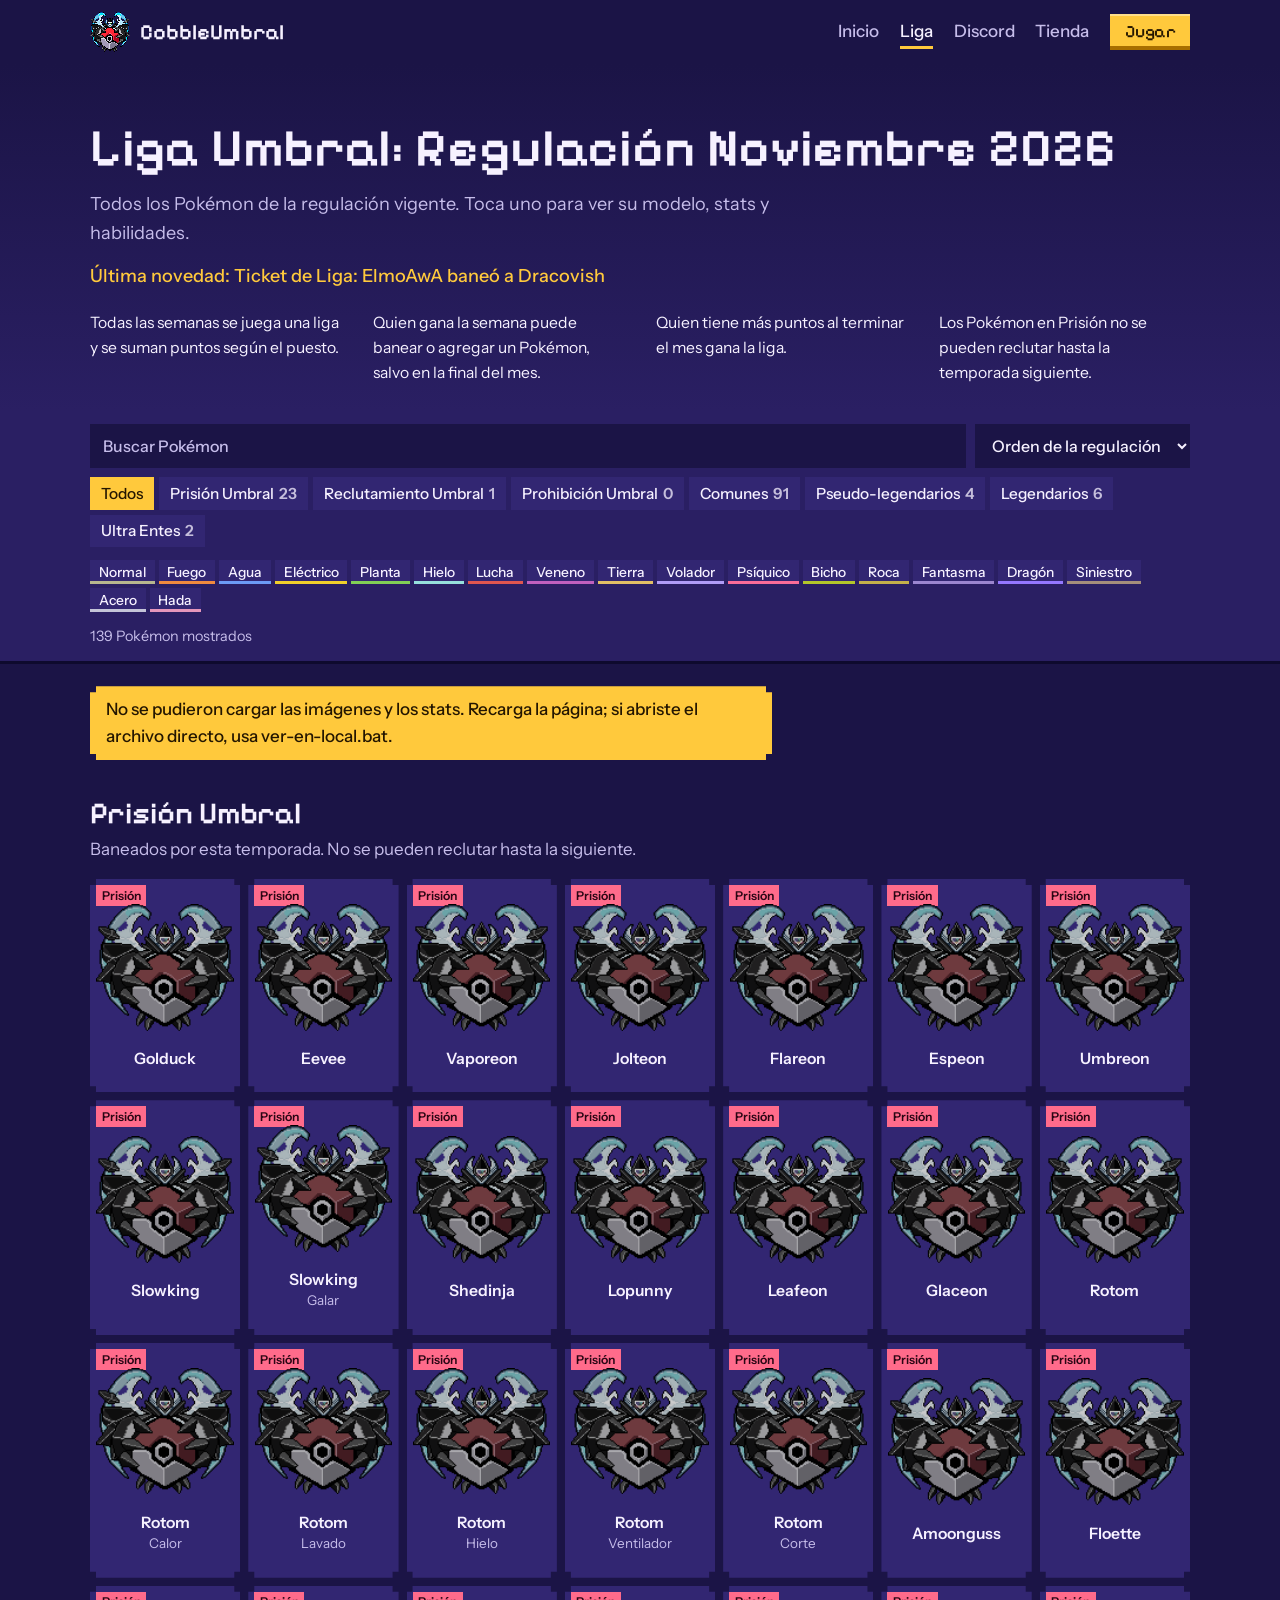
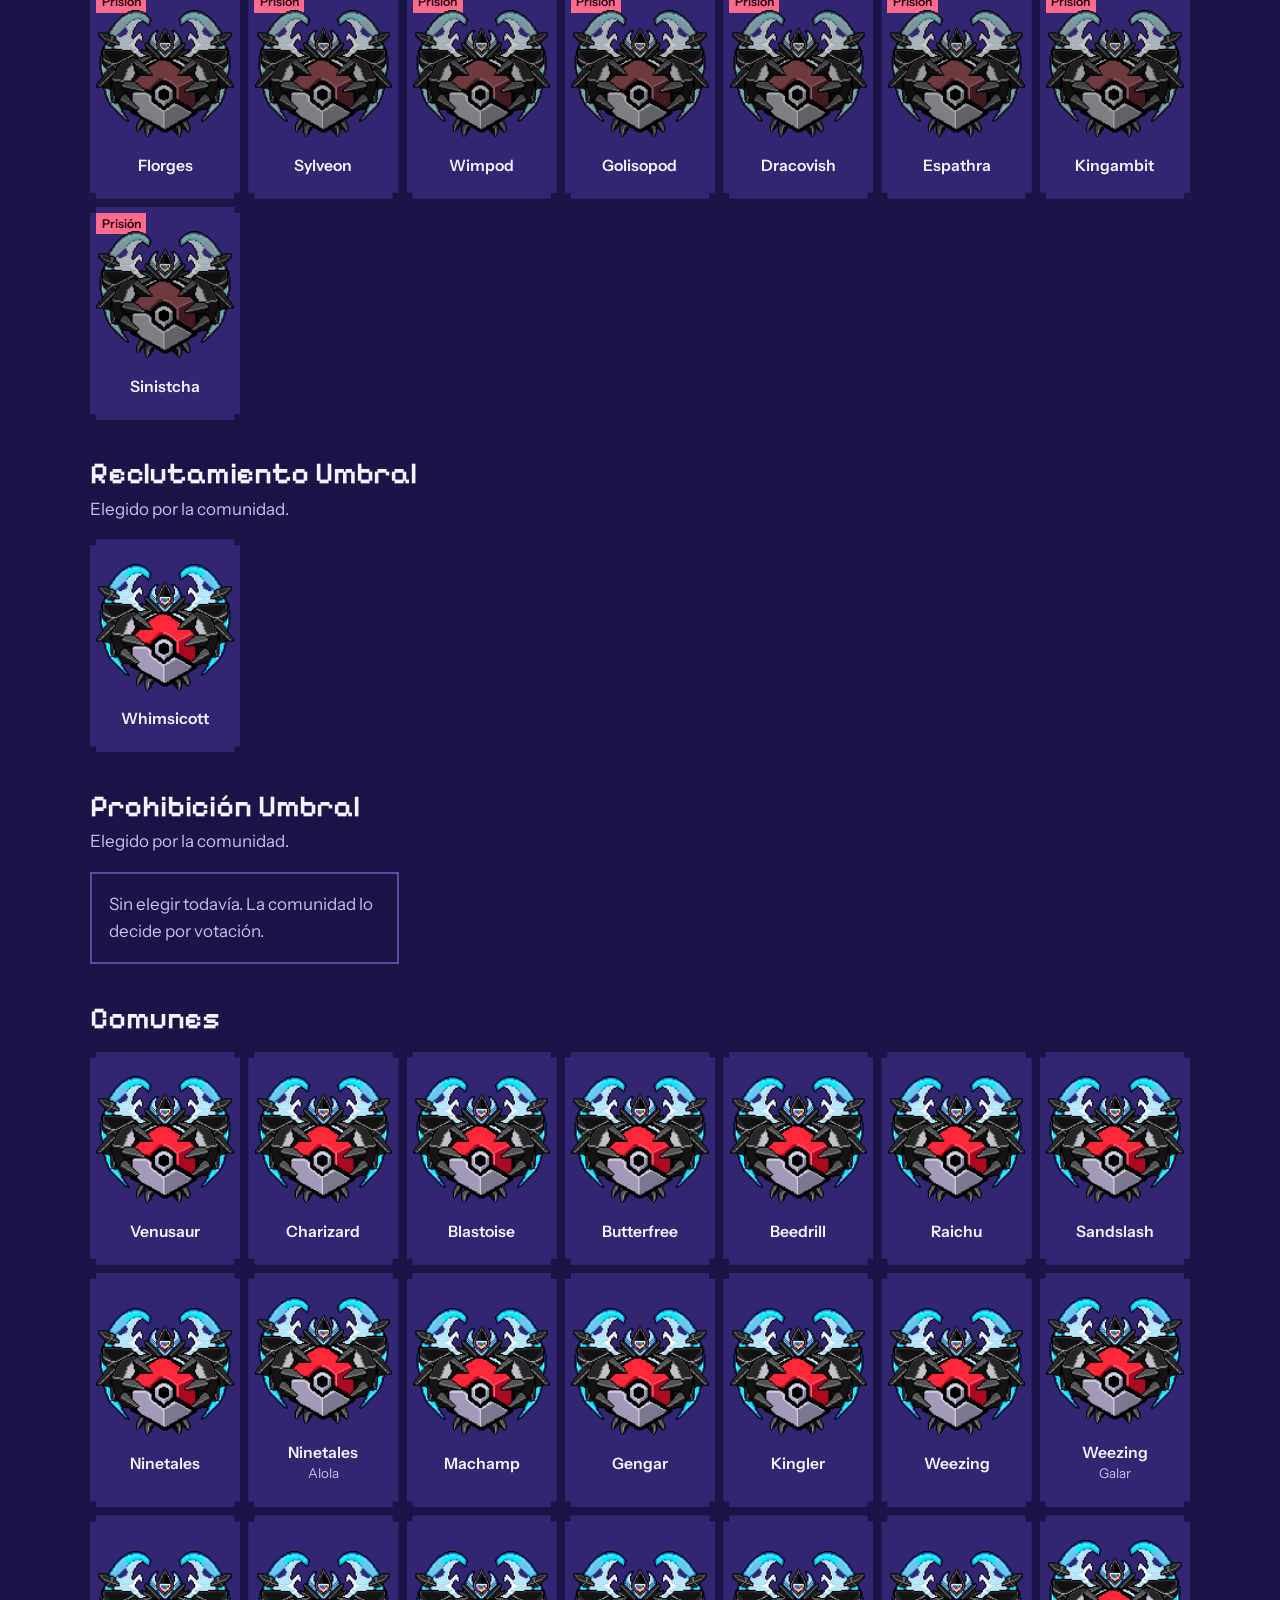
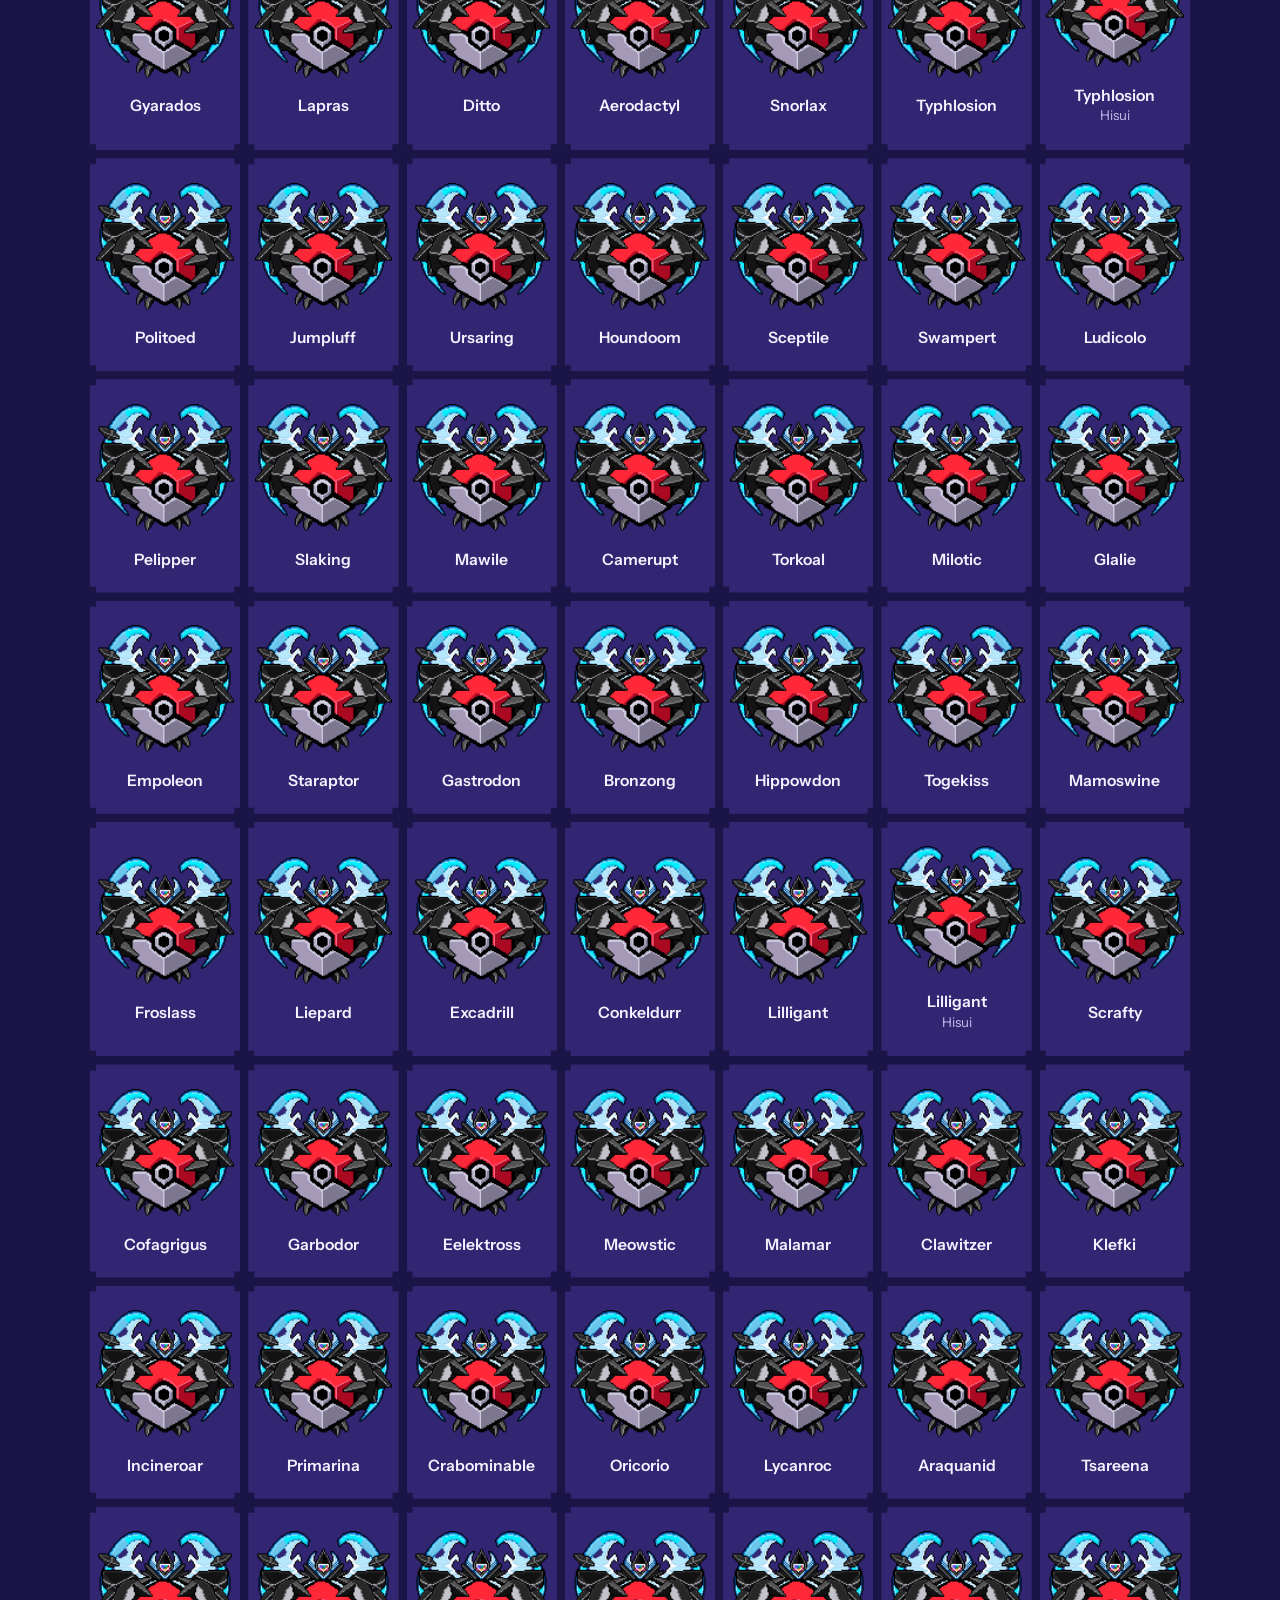
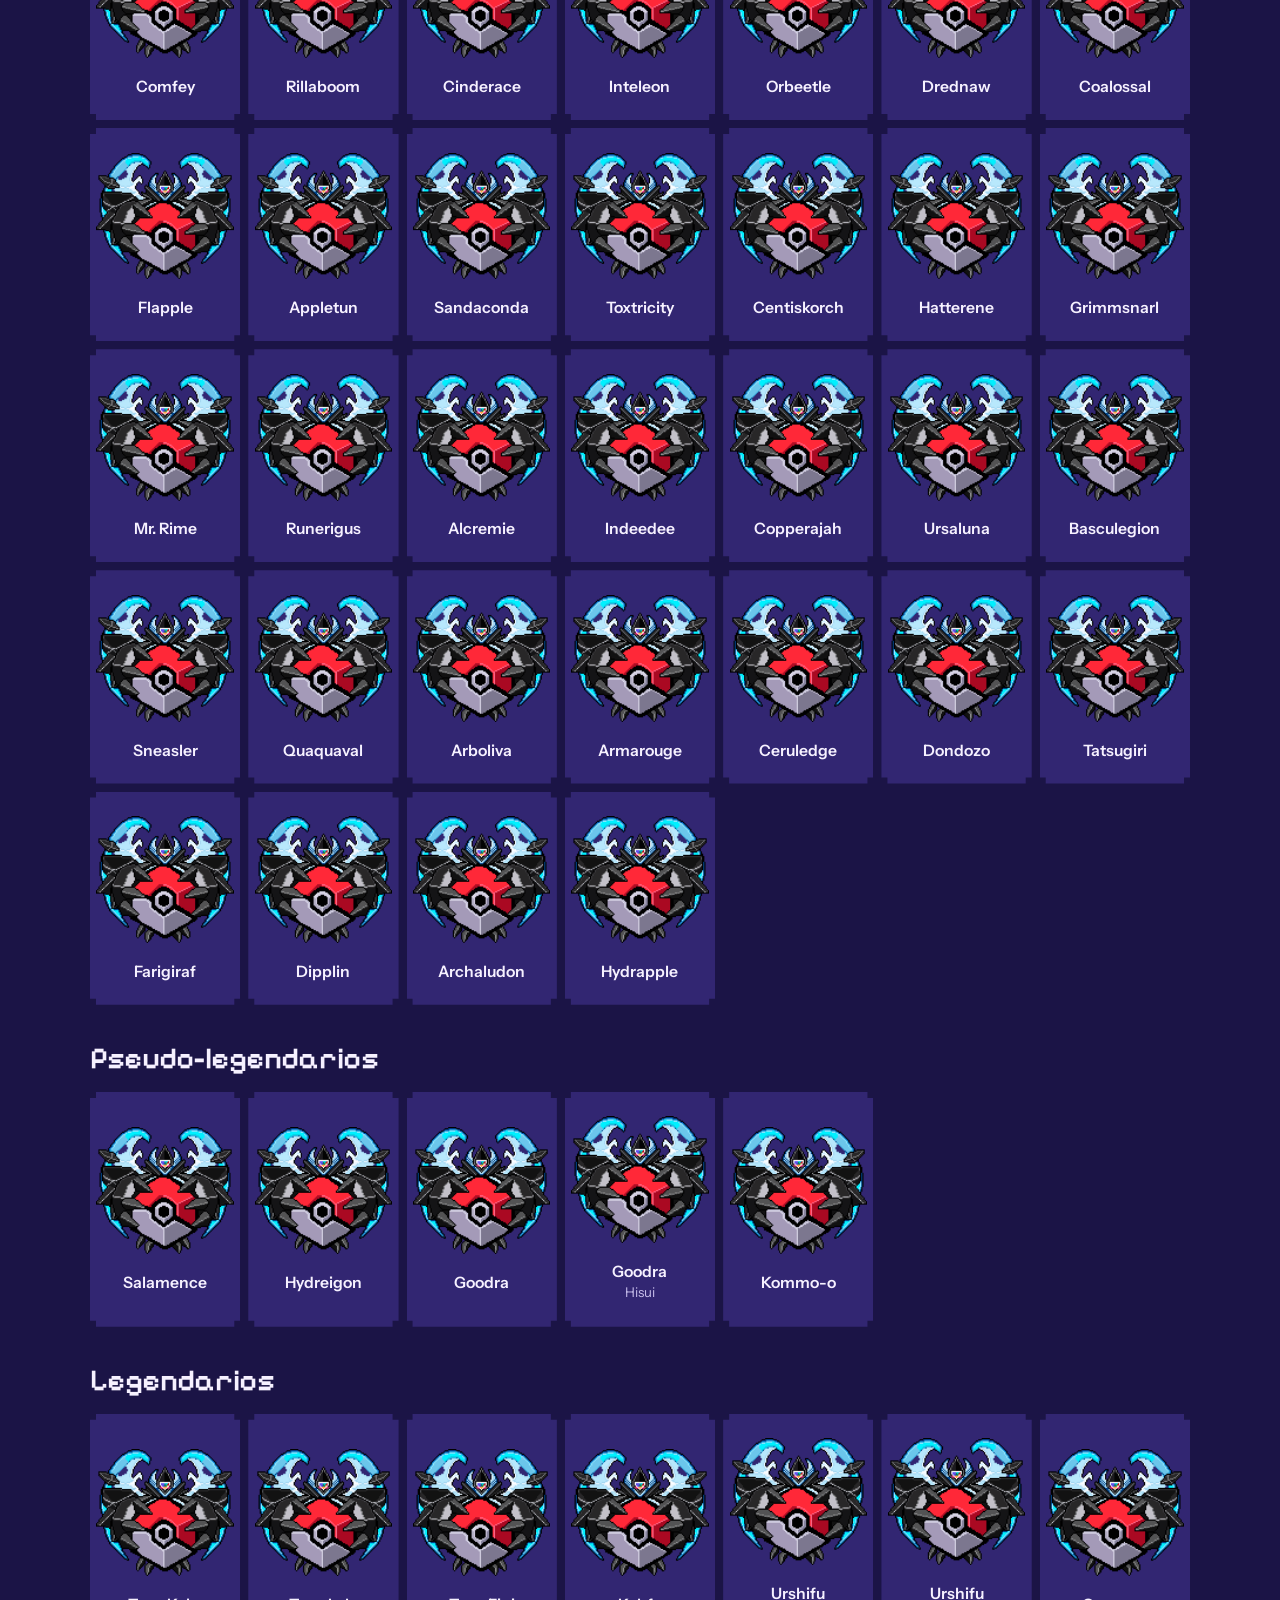
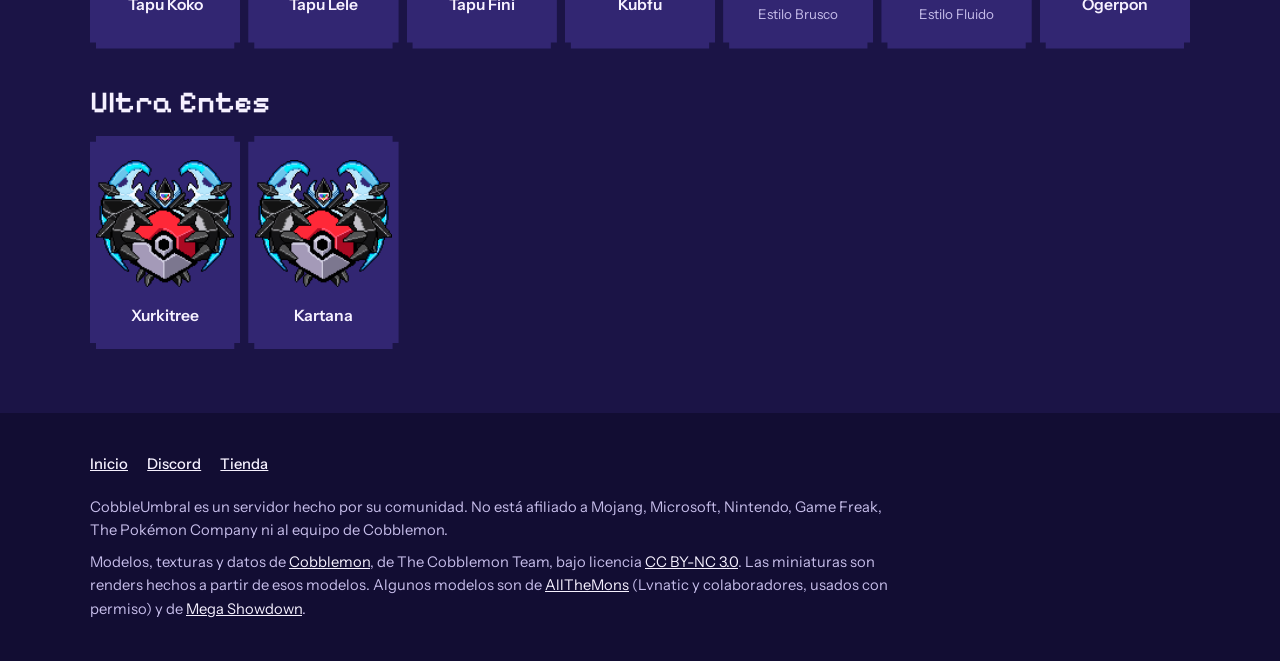
==== index.html @ 4d781200 "Add files via upload" ====
<!DOCTYPE html>
<html lang="es"><head><meta charset="UTF-8"><meta name="viewport" content="width=device-width,initial-scale=1">
<title>Liga Umbral | Pokémon permitidos y baneados en CobbleUmbral</title>
<meta name="description" content="Regulación vigente de la Liga Umbral, la liga competitiva del servidor de Cobblemon CobbleUmbral: Pokémon permitidos, Prisión y los baneos de cada semana.">
<link rel="icon" type="image/png" href="./nmi8a7.png"><link rel="apple-touch-icon" href="./nmi8a7.png"><meta name="theme-color" content="#1b1446"><link rel="canonical" href="https://liga.cobbleumbral.fun/"><meta name="robots" content="index,follow,max-image-preview:large"><meta name="keywords" content="servidor cobblemon, server cobblemon, servidor cobblemon minecraft, server cobblemon minecraft, servidor de cobblemon, cobblemon español, servidor cobblemon español, cobblemon ip, servidor pokemon minecraft, minecraft pokemon, cobblemon 1.21.1, cobblemon 1.8.1, liga pokemon minecraft, CobbleUmbral"><meta property="og:type" content="website"><meta property="og:site_name" content="CobbleUmbral"><meta property="og:url" content="https://liga.cobbleumbral.fun/"><meta property="og:title" content="Liga Umbral | Pokémon permitidos y baneados en CobbleUmbral"><meta property="og:description" content="Regulación vigente de la Liga Umbral, la liga competitiva del servidor de Cobblemon CobbleUmbral: Pokémon permitidos, Prisión y los baneos de cada semana."><meta property="og:image" content="https://cobbleumbral.fun/assets/og.png"><meta property="og:image:width" content="1200"><meta property="og:image:height" content="630"><meta property="og:image:alt" content="CobbleUmbral, servidor de Cobblemon en español"><meta name="twitter:card" content="summary_large_image"><meta name="twitter:title" content="Liga Umbral | Pokémon permitidos y baneados en CobbleUmbral"><meta name="twitter:description" content="Regulación vigente de la Liga Umbral, la liga competitiva del servidor de Cobblemon CobbleUmbral: Pokémon permitidos, Prisión y los baneos de cada semana."><meta name="twitter:image" content="https://cobbleumbral.fun/assets/og.png"><link rel="preconnect" href="https://fonts.googleapis.com"><link rel="preconnect" href="https://fonts.gstatic.com" crossorigin><link href="https://fonts.googleapis.com/css2?family=Instrument+Sans:wght@400;500;600&family=Pixelify+Sans:wght@500;600&display=swap" rel="stylesheet">
<link rel="stylesheet" href="assets/site.css"></head><body>
<header class="barra"><div class="envase"><a class="marca" href="https://cobbleumbral.fun/"><img src="./nmi8a7.png" alt="" width="40" height="40"><span>CobbleUmbral</span></a><nav aria-label="Principal"><a class="opc" href="https://cobbleumbral.fun/">Inicio</a><a href="./" aria-current="page">Liga</a><a href="https://discord.gg/3kShRn4NDS">Discord</a><a href="https://tienda.cobbleumbral.fun/">Tienda</a><a class="boton" href="https://cobbleumbral.fun/descargar/">Jugar</a></nav></div></header>
<div class="liga-cab"><div class="envase"><h1 id="titulo">Liga Umbral</h1><p>Todos los Pokémon de la regulación vigente. Toca uno para ver su modelo, stats y habilidades.</p><p class="novedad" id="novedad" hidden></p>
<ul class="reglas"><li>Todas las semanas se juega una liga y se suman puntos según el puesto.</li><li>Quien gana la semana puede banear o agregar un Pokémon, salvo en la final del mes.</li><li>Quien tiene más puntos al terminar el mes gana la liga.</li><li>Los Pokémon en Prisión no se pueden reclutar hasta la temporada siguiente.</li></ul></div></div>
<div class="filtros"><div class="envase"><div class="f1"><input id="buscar" type="search" placeholder="Buscar Pokémon" aria-label="Buscar Pokémon" autocomplete="off"><select id="orden" aria-label="Ordenar"><option value="">Orden de la regulación</option><option value="hp">Más PS</option><option value="attack">Más Ataque</option><option value="defense">Más Defensa</option><option value="special-attack">Más Ataque Esp.</option><option value="special-defense">Más Defensa Esp.</option><option value="speed">Más Velocidad</option><option value="total">Mayor total</option></select></div><div class="pest" id="pest"></div><div class="tipos" id="tipos" aria-label="Filtrar por tipo"></div><div class="cuenta" id="cuenta" aria-live="polite"></div></div></div>
<main class="envase liga-main" id="main"></main>
<footer><div class="envase"><div class="enl"><a href="https://cobbleumbral.fun/">Inicio</a><a href="https://discord.gg/3kShRn4NDS">Discord</a><a href="https://tienda.cobbleumbral.fun/">Tienda</a></div><p>CobbleUmbral es un servidor hecho por su comunidad. No está afiliado a Mojang, Microsoft, Nintendo, Game Freak, The Pokémon Company ni al equipo de Cobblemon.</p><p>Modelos, texturas y datos de <a href="https://cobblemon.com/">Cobblemon</a>, de The Cobblemon Team, bajo licencia <a href="https://creativecommons.org/licenses/by-nc/3.0/">CC BY-NC 3.0</a>. Las miniaturas son renders hechos a partir de esos modelos. Algunos modelos son de <a href="https://modrinth.com/project/allthemons">AllTheMons</a> (Lvnatic y colaboradores, usados con permiso) y de <a href="https://modrinth.com/mod/cobblemon-mega-showdown">Mega Showdown</a>.</p></div></footer>
<dialog class="ficha" id="ficha" aria-labelledby="f-n"><div class="lienzo"><button class="cerrar" id="f-x" type="button">Cerrar</button><canvas id="f-c" role="img" aria-label="Modelo 3D. Arrástralo para girarlo."></canvas><button class="shy" id="f-s" type="button" aria-pressed="false">Shiny</button></div><div class="cuerpo"><h2 id="f-n"></h2><div class="pills" id="f-t"></div><div class="dat" id="f-d"></div><p class="desc" id="f-p"></p><h3>Stats base</h3><div id="f-b"></div><h3>Habilidades</h3><div id="f-h"></div><h3>Movimientos</h3><div id="f-m"></div></div></dialog>
<script>
/* ---------------- DATA: editar solo esta lista cada mes (el mod y el launcher la leen) ---------------- */
const ROSTER = [
/* --- Prisión --- */
["Golduck","prision","golduck"],
["Eevee","prision","eevee"],
["Vaporeon","prision","vaporeon"],
["Jolteon","prision","jolteon"],
["Flareon","prision","flareon"],
["Espeon","prision","espeon"],
["Umbreon","prision","umbreon"],
["Slowking","prision","slowking"],
["Slowking","prision","slowking-galar","Galar"],
["Shedinja","prision","shedinja"],
["Lopunny","prision","lopunny"],
["Leafeon","prision","leafeon"],
["Glaceon","prision","glaceon"],
["Rotom","prision","rotom"],
["Rotom","prision","rotom-heat","Calor"],
["Rotom","prision","rotom-wash","Lavado"],
["Rotom","prision","rotom-frost","Hielo"],
["Rotom","prision","rotom-fan","Ventilador"],
["Rotom","prision","rotom-mow","Corte"],
["Amoonguss","prision","amoonguss"],
["Floette","prision","floette"],
["Florges","prision","florges"],
["Sylveon","prision","sylveon"],
["Wimpod","prision","wimpod"],
["Golisopod","prision","golisopod"],
["Dracovish","prision","dracovish"],
["Espathra","prision","espathra"],
["Kingambit","prision","kingambit"],
["Sinistcha","prision","Sinistcha"],

/* --- Reclutamiento Umbral --- */
["Whimsicott","reclutamiento","whimsicott"],

/* --- Prohibición Umbral --- */
["Unown","prohibicion","unown"],

/* --- Legendarios --- */
["Tapu Koko","legendario","tapu-koko"],
["Tapu Lele","legendario","tapu-lele"],
["Tapu Fini","legendario","tapu-fini"],
["Kubfu","legendario","kubfu"],
["Urshifu","legendario","urshifu-single-strike","Estilo Brusco"],
["Urshifu","legendario","urshifu-rapid-strike","Estilo Fluido"],
["Ogerpon","legendario","ogerpon"],

/* --- Pseudolegendarios --- */
["Salamence","pseudo","salamence"],
["Hydreigon","pseudo","hydreigon"],
["Goodra","pseudo","goodra"],
["Goodra","pseudo","goodra-hisui","Hisui"],
["Kommo-o","pseudo","kommo-o"],

/* --- Ultraentes --- */
["Xurkitree","ultraente","xurkitree"],
["Kartana","ultraente","kartana"],

/* --- Comunes: Gen 1 --- */
["Venusaur","comun","venusaur"],
["Charizard","comun","charizard"],
["Blastoise","comun","blastoise"],
["Butterfree","comun","butterfree"],
["Beedrill","comun","beedrill"],
["Raichu","comun","raichu"],
["Sandslash","comun","sandslash"],
["Ninetales","comun","ninetales"],
["Ninetales","comun","ninetales-alola","Alola"],
["Machamp","comun","machamp"],
["Gengar","comun","gengar"],
["Kingler","comun","kingler"],
["Weezing","comun","weezing"],
["Weezing","comun","weezing-galar","Galar"],
["Gyarados","comun","gyarados"],
["Lapras","comun","lapras"],
["Ditto","comun","ditto"],
["Aerodactyl","comun","aerodactyl"],
["Snorlax","comun","snorlax"],

/* --- Comunes: Gen 2 --- */
["Typhlosion","comun","typhlosion"],
["Typhlosion","comun","typhlosion-hisui","Hisui"],
["Politoed","comun","politoed"],
["Jumpluff","comun","jumpluff"],
["Ursaring","comun","ursaring"],
["Houndoom","comun","houndoom"],

/* --- Comunes: Gen 3 --- */
["Sceptile","comun","sceptile"],
["Swampert","comun","swampert"],
["Ludicolo","comun","ludicolo"],
["Pelipper","comun","pelipper"],
["Slaking","comun","slaking"],
["Mawile","comun","mawile"],
["Camerupt","comun","camerupt"],
["Torkoal","comun","torkoal"],
["Milotic","comun","milotic"],
["Glalie","comun","glalie"],

/* --- Comunes: Gen 4 --- */
["Empoleon","comun","empoleon"],
["Staraptor","comun","staraptor"],
["Gastrodon","comun","gastrodon"],
["Bronzong","comun","bronzong"],
["Hippowdon","comun","hippowdon"],
["Togekiss","comun","togekiss"],
["Mamoswine","comun","mamoswine"],
["Froslass","comun","froslass"],

/* --- Comunes: Gen 5 --- */
["Liepard","comun","liepard"],
["Excadrill","comun","excadrill"],
["Conkeldurr","comun","conkeldurr"],
["Lilligant","comun","lilligant"],
["Lilligant","comun","lilligant-hisui","Hisui"],
["Scrafty","comun","scrafty"],
["Cofagrigus","comun","cofagrigus"],
["Garbodor","comun","garbodor"],
["Eelektross","comun","eelektross"],

/* --- Comunes: Gen 6 --- */
["Meowstic","comun","meowstic-male"],
["Malamar","comun","malamar"],
["Clawitzer","comun","clawitzer"],
["Klefki","comun","klefki"],

/* --- Comunes: Gen 7 --- */
["Incineroar","comun","incineroar"],
["Primarina","comun","primarina"],
["Crabominable","comun","crabominable"],
["Oricorio","comun","oricorio-baile"],
["Lycanroc","comun","lycanroc-midday"],
["Araquanid","comun","araquanid"],
["Tsareena","comun","tsareena"],
["Comfey","comun","comfey"],

/* --- Comunes: Gen 8 --- */
["Rillaboom","comun","rillaboom"],
["Cinderace","comun","cinderace"],
["Inteleon","comun","inteleon"],
["Orbeetle","comun","orbeetle"],
["Drednaw","comun","drednaw"],
["Coalossal","comun","coalossal"],
["Flapple","comun","flapple"],
["Appletun","comun","appletun"],
["Sandaconda","comun","sandaconda"],
["Toxtricity","comun","toxtricity-amped"],
["Centiskorch","comun","centiskorch"],
["Hatterene","comun","hatterene"],
["Grimmsnarl","comun","grimmsnarl"],
["Mr. Rime","comun","mr-rime"],
["Runerigus","comun","runerigus"],
["Alcremie","comun","alcremie"],
["Indeedee","comun","indeedee-male"],
["Copperajah","comun","copperajah"],
["Ursaluna","comun","ursaluna"],
["Basculegion","comun","basculegion-male"],
["Sneasler","comun","sneasler"],

/* --- Comunes: Gen 9 --- */
["Quaquaval","comun","quaquaval"],
["Arboliva","comun","arboliva"],
["Armarouge","comun","armarouge"],
["Ceruledge","comun","ceruledge"],
["Dondozo","comun","dondozo"],
["Tatsugiri","comun","tatsugiri-curly"],
["Farigiraf","comun","farigiraf"],
["Dipplin","comun","dipplin"],
["Archaludon","comun","archaludon"],
["Hydrapple","comun","hydrapple"],
];
globalThis.ROSTER_DATA = ROSTER;
</script>
<script src="assets/liga.js"></script>
<script type="application/ld+json">{"@context":"https://schema.org","@graph":[{"@type":"BreadcrumbList","itemListElement":[{"@type":"ListItem","position":1,"name":"Inicio","item":"https://cobbleumbral.fun/"},{"@type":"ListItem","position":2,"name":"Liga Umbral","item":"https://liga.cobbleumbral.fun/"}]}]}</script></body></html>
---- assets/site.css ----
:root{
  --noche:#1b1446; --noche-2:#2a1f63; --panel:#322672; --panel-2:#3f3188; --linea:#5a49a8;
  --luna:#fff3cf; --anillo:#ffc93c; --anillo-osc:#a86f00; --hielo:#62dcff; --rosa:#e5589b;
  --texto:#f6f1ff; --suave:#c6bdea;
  --t-normal:#b7b68e;--t-fire:#f08a3e;--t-water:#6c9bf5;--t-electric:#f0cf2b;--t-grass:#82cf55;--t-ice:#96e0dc;--t-fighting:#e0564f;--t-poison:#c060be;--t-ground:#e2bf65;--t-flying:#b09cf7;--t-psychic:#fb6c98;--t-bug:#b3c62a;--t-rock:#c4b04a;--t-ghost:#9b86cf;--t-dragon:#9477ff;--t-dark:#a58e7b;--t-steel:#c4c4d8;--t-fairy:#e596bb;
  --pix:6px;
}
*{box-sizing:border-box;margin:0}
html{scroll-behavior:smooth;-webkit-text-size-adjust:100%}
body{background:var(--noche);color:var(--texto);font:400 1.0625rem/1.6 "Instrument Sans",system-ui,sans-serif;overflow-x:hidden}
h1,h2,h3{font-family:"Pixelify Sans",system-ui,sans-serif;font-weight:600;line-height:1.08;text-wrap:balance}
h1{font-size:clamp(2.7rem,6.4vw,5.3rem)}
h2{font-size:clamp(2rem,4vw,3.1rem)}
h3{font-size:1.55rem}
p{max-width:62ch}
a{color:var(--hielo)}
img{display:block;max-width:100%}
:focus-visible{outline:3px solid var(--anillo);outline-offset:2px}
.px{clip-path:polygon(0 var(--pix),var(--pix) var(--pix),var(--pix) 0,calc(100% - var(--pix)) 0,calc(100% - var(--pix)) var(--pix),100% var(--pix),100% calc(100% - var(--pix)),calc(100% - var(--pix)) calc(100% - var(--pix)),calc(100% - var(--pix)) 100%,var(--pix) 100%,var(--pix) calc(100% - var(--pix)),0 calc(100% - var(--pix)))}
.envase{width:min(1180px,100%);margin-inline:auto;padding-inline:clamp(16px,4vw,40px)}

.barra{position:sticky;top:0;z-index:30;background:var(--noche)}
.barra .envase{display:flex;align-items:center;gap:1.4rem;min-height:64px}
.marca{display:flex;align-items:center;gap:.6rem;font:600 1.35rem "Pixelify Sans",sans-serif;color:var(--texto);text-decoration:none}
.marca img{width:40px;height:40px;image-rendering:pixelated}
.barra nav{display:flex;gap:1.3rem;margin-left:auto;align-items:center}
.barra nav a{color:var(--suave);text-decoration:none;font-weight:500}
.barra nav a:hover,.barra nav a[aria-current]{color:var(--texto)}
.barra nav a[aria-current]{box-shadow:0 3px 0 var(--anillo)}

.boton{--c:var(--anillo);--o:var(--anillo-osc);display:inline-block;background:var(--c);color:#241600;font:600 1.2rem "Pixelify Sans",sans-serif;padding:.72rem 1.3rem .82rem;text-decoration:none;border:0;cursor:pointer;box-shadow:inset 0 -6px 0 var(--o),inset 0 3px 0 #ffffff66}
.boton:hover{filter:brightness(1.09)}
.boton:active{box-shadow:inset 0 -2px 0 var(--o);transform:translateY(3px)}
.boton.sec{--c:var(--panel-2);--o:#2a1f63;color:var(--texto);box-shadow:inset 0 -6px 0 var(--o),inset 0 3px 0 #ffffff22}
.boton.sec:active{box-shadow:inset 0 -2px 0 var(--o)}

/* Portada */
.portada{position:relative;overflow:hidden;background:linear-gradient(#1b1446 0,#2a1f63 42%,#6b2f8f 74%,#c94a8c 100%)}
.portada .envase{position:relative;z-index:2;display:grid;grid-template-columns:minmax(0,1fr) minmax(0,1.02fr);align-items:center;gap:1rem;min-height:min(760px,calc(100vh - 64px));padding-block:2rem 7rem}
.portada p.intro{font-size:1.22rem;margin-top:1.1rem;color:#efe9ff;max-width:44ch}
.ip{display:flex;align-items:stretch;margin-top:1.8rem;width:fit-content;max-width:100%;background:var(--noche)}
.ip code{font:500 1.28rem "Pixelify Sans",sans-serif;padding:.7rem 1rem;white-space:nowrap}
.ip button{background:var(--panel-2);color:var(--texto);border:0;font:600 1rem "Instrument Sans",sans-serif;padding:0 1rem;cursor:pointer;min-width:5.4rem}
.ip button:hover{background:var(--linea)}
.acciones{display:flex;flex-wrap:wrap;gap:.8rem;margin-top:1.1rem}
.estado{margin-top:1.1rem;font-weight:500;min-height:1.6em;display:flex;align-items:center;gap:.55rem}
.estado i{width:10px;height:10px;background:#6ef08f}
.escena{position:relative;aspect-ratio:1;width:100%;max-width:620px;margin-inline:auto}
.luna{position:absolute;inset:7%;width:86%;height:86%;shape-rendering:crispEdges}
.escena canvas{position:absolute;inset:0;width:100%;height:100%;cursor:grab;display:block}
.escena canvas:active{cursor:grabbing}
.mando{position:absolute;left:50%;bottom:-1.2rem;transform:translateX(-50%);display:flex;gap:.4rem;align-items:center;white-space:nowrap;z-index:3}
.mando span{background:var(--noche);padding:.42rem .8rem;font:600 1.05rem "Pixelify Sans",sans-serif;min-width:7.5rem;text-align:center}
.mando button{background:var(--noche);color:var(--texto);border:0;padding:.42rem .8rem;font:500 .95rem "Instrument Sans",sans-serif;cursor:pointer}
.mando button:hover{background:var(--panel-2)}
.mando button[aria-pressed=true]{background:var(--anillo);color:#241600}
.horizonte{position:absolute;left:0;right:0;bottom:-1px;width:100%;height:120px;z-index:1;shape-rendering:crispEdges}

/* Secciones */
section{padding-block:clamp(3.5rem,8vw,6rem)}
.titulo p{margin-top:.8rem;color:var(--suave);font-size:1.15rem}
.oscura{background:var(--noche-2)}
.inicial{display:grid;grid-template-columns:minmax(0,1fr) minmax(280px,420px);gap:clamp(1.5rem,4vw,3.5rem);align-items:center}
.iniciales{display:grid;grid-template-columns:repeat(9,1fr);gap:4px;margin-top:1.6rem}
.iniciales button{background:var(--panel);border:0;padding:2px;cursor:pointer;aspect-ratio:1;min-width:0}
.iniciales button:hover{background:var(--panel-2)}
.iniciales button[aria-pressed=true]{background:var(--anillo)}
.iniciales img{width:100%;height:100%}
.vitrina{position:relative;aspect-ratio:1;background:var(--panel)}
.vitrina canvas{width:100%;height:100%;display:block;cursor:grab}
.vitrina .mando{bottom:.8rem}
.ademas{display:grid;grid-template-columns:repeat(auto-fit,minmax(230px,1fr));gap:.3rem 2rem;margin-top:1.6rem;padding:0;list-style:none}
.ademas li{padding:.55rem 0;box-shadow:0 2px 0 var(--linea);font-weight:500}
.pasos{counter-reset:p;display:grid;grid-template-columns:repeat(3,minmax(0,1fr));gap:1.2rem;margin:2rem 0 0;padding:0;list-style:none}
.pasos li{counter-increment:p;background:var(--panel);padding:1.4rem}
.pasos li::before{content:counter(p);display:block;font:600 2.6rem/1 "Pixelify Sans",sans-serif;color:var(--anillo);margin-bottom:.6rem}
.pasos p{color:var(--suave);margin-top:.35rem}
.pasos .boton{margin-top:.9rem}
.discord{background:var(--rosa);color:#1b0a2a}
.discord .envase{display:flex;flex-wrap:wrap;gap:1.5rem;align-items:center;justify-content:space-between}
.discord p{margin-top:.5rem;font-size:1.13rem}
.discord .boton{--c:var(--noche);--o:#0e0a2e;color:var(--texto);box-shadow:inset 0 -6px 0 var(--o),inset 0 3px 0 #ffffff22}
footer{background:#120d33;color:var(--suave);padding-block:2.5rem;font-size:.92rem}
footer .enl{display:flex;flex-wrap:wrap;gap:1.2rem;margin-bottom:1.2rem;font-weight:500}
footer a{color:var(--texto)}
footer p{max-width:80ch;margin-top:.5rem}

/* Página de descarga */
.cabecera{padding-block:clamp(2.5rem,6vw,4.5rem) 1rem}
.cabecera p{margin-top:1rem;font-size:1.2rem;color:var(--suave)}
.opciones{display:grid;grid-template-columns:minmax(0,1.25fr) minmax(0,1fr);gap:1.2rem;align-items:start}
.opcion{background:var(--panel);padding:clamp(1.3rem,3vw,2.2rem)}
.opcion.principal{background:var(--panel-2)}
.opcion p,.opcion li{color:#e6dffb}
.opcion ol{padding-left:1.3rem;margin-top:1rem}
.opcion li{margin-bottom:.55rem}
.opcion .boton{margin-top:1.2rem}
.opcion .nota{font-size:.94rem;margin-top:.7rem;color:var(--suave)}
.req{display:flex;flex-wrap:wrap;gap:.5rem 1.6rem;margin:1.2rem 0 0;padding:0;list-style:none;font-weight:500}

@media (max-width:860px){
  .barra nav a.opc{display:none}
  .portada .envase{grid-template-columns:minmax(0,1fr);min-height:0;padding-block:1.6rem 6rem}
  .escena{max-width:430px}
  .inicial,.opciones,.pasos{grid-template-columns:minmax(0,1fr)}
  .iniciales{grid-template-columns:repeat(6,1fr)}
}
@media (max-width:560px){
  .barra .envase{gap:.7rem}
  .marca span{display:none}
  .barra nav{gap:.9rem}
  .ip{width:100%}.ip code{flex:1;font-size:1.1rem;padding:.65rem .7rem}
  .acciones .boton{flex:1;text-align:center}
  .horizonte{height:70px}
}
@media (prefers-reduced-motion:reduce){html{scroll-behavior:auto}}

/* Liga */
.liga-cab{background:linear-gradient(#1b1446,#2a1f63);padding-block:clamp(2rem,5vw,3.5rem) 1.6rem}
.liga-cab p{margin-top:.8rem;color:var(--suave);font-size:1.13rem}
.liga-cab .novedad{color:var(--anillo);font-weight:500;margin-top:.9rem}
.reglas{display:grid;grid-template-columns:repeat(auto-fit,minmax(240px,1fr));gap:.4rem 2rem;margin:1.2rem 0 0;padding:0;list-style:none;color:var(--texto)}
.reglas li{font-size:.98rem}
.filtros{position:sticky;top:64px;z-index:20;background:var(--noche-2);padding-block:.8rem;box-shadow:0 3px 0 #0e0a2e}
.filtros .envase{display:flex;flex-direction:column;gap:.6rem}
.f1{display:flex;gap:.6rem;flex-wrap:wrap;align-items:center}
.f1 input,.f1 select{background:var(--noche);color:var(--texto);border:0;font:500 1rem "Instrument Sans",sans-serif;padding:.55rem .8rem;min-height:44px}
.f1 input{flex:1 1 200px;min-width:0}.f1 select{flex:0 1 auto;max-width:100%}
.f1 input::placeholder{color:var(--suave)}
.pest{display:flex;gap:.3rem;overflow-x:auto;scrollbar-width:thin;padding-bottom:3px}
.pest button,.tipos button{background:var(--panel);color:var(--texto);border:0;font:500 .96rem "Instrument Sans",sans-serif;padding:.42rem .7rem;cursor:pointer;white-space:nowrap}
.pest button:hover,.tipos button:hover{background:var(--panel-2)}
.pest button[aria-pressed=true]{background:var(--anillo);color:#241600}
.pest b{font-weight:600;margin-left:.3rem;opacity:.75}
.tipos{display:flex;gap:.25rem;overflow-x:auto;scrollbar-width:thin;padding-bottom:3px}
.tipos button{font-size:.86rem;padding:.26rem .55rem;box-shadow:inset 0 -3px 0 var(--c)}
.tipos button[aria-pressed=true]{background:var(--c);color:#17102e;font-weight:600}
.cuenta{font-size:.9rem;color:var(--suave)}
.liga-main{padding-block:.6rem 4rem}
.grupo h2{font-size:1.9rem;margin-top:2.4rem}
.grupo>p{color:var(--suave);margin-top:.3rem}
.cuadro{display:grid;grid-template-columns:repeat(auto-fill,minmax(132px,1fr));gap:.5rem;margin-top:1rem}
.carta{position:relative;background:var(--panel);border:0;color:var(--texto);padding:.5rem .4rem .6rem;cursor:pointer;text-align:center;font:inherit;min-width:0}
.carta:hover{background:var(--panel-2)}
.carta img{width:100%;aspect-ratio:1;object-fit:contain}
.carta .n{font-weight:600;font-size:.98rem;line-height:1.2;display:block;margin-top:.2rem}
.carta .fm{font-size:.84rem;color:var(--suave);display:block}
.carta .ts{display:flex;justify-content:center;gap:4px;margin-top:.35rem;height:8px}
.carta .ts i{width:16px;height:8px;background:var(--c)}
.carta .et{position:absolute;top:6px;left:6px;font-size:.76rem;font-weight:600;padding:.05rem .35rem;background:#ff6b8b;color:#2a0614}
.carta .val{position:absolute;top:6px;right:6px;font-size:.84rem;font-weight:600;background:var(--noche);padding:.05rem .35rem}
.carta.preso img{filter:saturate(.3) brightness(.8)}
.carta.vacia{background:transparent;box-shadow:inset 0 0 0 2px var(--linea);cursor:default;grid-column:span 2;padding:1.2rem;color:var(--suave);text-align:left}
.vacio{padding:3rem 0;color:var(--suave)}
dialog.ficha{position:fixed;inset:0 0 0 auto;margin:0;width:min(440px,100%);height:100%;max-height:none;max-width:none;border:0;background:var(--noche-2);color:var(--texto);padding:0;overflow-y:auto}
dialog.ficha::backdrop{background:#0e0a2ecc}
.ficha .lienzo{position:relative;aspect-ratio:1.1;background:linear-gradient(#2a1f63,#6b2f8f)}
.ficha canvas{width:100%;height:100%;display:block;cursor:grab}
.ficha .cerrar{position:absolute;top:.6rem;right:.6rem;background:var(--noche);color:var(--texto);border:0;padding:.45rem .75rem;font:500 .95rem "Instrument Sans",sans-serif;cursor:pointer;z-index:2}
.ficha .shy{position:absolute;bottom:.6rem;right:.6rem;background:var(--noche);color:var(--texto);border:0;padding:.45rem .75rem;font:500 .95rem "Instrument Sans",sans-serif;cursor:pointer}
.ficha .shy[aria-pressed=true]{background:var(--anillo);color:#241600}
.ficha .cuerpo{padding:1.1rem 1.3rem 2rem}
.ficha h2{font-size:2rem}
.pills{display:flex;gap:.3rem;margin-top:.5rem}
.pills span{background:var(--c);color:#17102e;font-weight:600;font-size:.88rem;padding:.08rem .55rem}
.ficha .dat{display:flex;gap:1.5rem;margin-top:.7rem;font-size:.95rem;color:var(--suave)}
.ficha p.desc{margin-top:.8rem}
.ficha h3{font-size:1.25rem;margin-top:1.3rem}
.bar{display:grid;grid-template-columns:5rem 1fr 2.2rem;align-items:center;gap:.5rem;font-size:.92rem;margin-top:.3rem}
.bar .pista{height:10px;background:var(--noche)}
.bar .pista i{display:block;height:100%;background:var(--anillo)}
.bar b{text-align:right;font-weight:600}
.hab{margin-top:.6rem}.hab b{display:block;font-weight:600}.hab span{color:var(--suave);font-size:.95rem}
@media (max-width:560px){.cuadro{grid-template-columns:repeat(auto-fill,minmax(104px,1fr))}.filtros{position:static}.carta.vacia{grid-column:1/-1}}
.barra nav a.boton{color:#241600;padding:.42rem .9rem .52rem;font-size:1.08rem;box-shadow:inset 0 -4px 0 var(--o),inset 0 2px 0 #ffffff66}
.vitrina canvas{height:calc(100% - 3.4rem)}
.liga-cab h1{font-size:clamp(2.1rem,4.2vw,3.3rem)}
@media (min-width:861px){.pest,.tipos{flex-wrap:wrap;overflow:visible}}

.filas{display:grid;gap:clamp(2rem,5vw,3.5rem);margin-top:2.6rem}
.fila{display:grid;grid-template-columns:minmax(0,1.05fr) minmax(0,1fr);gap:clamp(1.3rem,4vw,3.5rem);align-items:center}
.fila:nth-of-type(even) .texto{order:-1}
.fila h3{font-size:clamp(1.7rem,3vw,2.3rem)}
.fila p{color:var(--suave);margin-top:.7rem}
.escenario{position:relative;aspect-ratio:40/26;overflow:hidden;background:var(--panel)}
.escenario svg{position:absolute;inset:0;width:100%;height:100%;shape-rendering:crispEdges}
.escenario img{position:absolute;left:50%;bottom:7%;height:80%;width:auto;max-width:none;transform:translateX(-50%);filter:drop-shadow(0 8px 0 #0e0a2e99)}
.datos{display:flex;flex-wrap:wrap;gap:.35rem;margin:1rem 0 0;padding:0;list-style:none}
.datos li{background:var(--panel);padding:.22rem .6rem;font-size:.92rem;font-weight:500}
.ademas{gap:.45rem}.ademas li{background:var(--panel);box-shadow:inset 0 -4px 0 var(--linea);padding:.75rem 1rem .85rem}
.heroe-img{position:absolute;inset:6%;width:88%;height:88%;object-fit:contain}
.barra nav a.boton.actual{--c:#8f8ba6;--o:#5f5b76;color:#17102e;cursor:default}
.barra nav a.boton.actual:hover{filter:none}
.barra nav a.boton.actual:active{transform:none}
.aviso{background:var(--anillo);color:#241600;font-weight:500;padding:.6rem 1rem;margin-top:1rem}
@media (max-width:760px){.fila{grid-template-columns:minmax(0,1fr)}.fila:nth-of-type(even) .texto{order:0}}
[hidden]{display:none!important}
.m-tabs{display:flex;flex-wrap:wrap;gap:.25rem;margin-top:.5rem}
.m-tabs button{background:var(--panel);color:var(--texto);border:0;padding:.35rem .6rem;font:500 .9rem "Instrument Sans",sans-serif;cursor:pointer}
.m-tabs button:hover{background:var(--panel-2)}
.m-tabs button[aria-pressed=true]{background:var(--anillo);color:#241600}
.m-tabs b{font-weight:600;opacity:.75}
.m-buscar{width:100%;margin-top:.5rem;background:var(--noche);color:var(--texto);border:0;font:500 .95rem "Instrument Sans",sans-serif;padding:.5rem .7rem}
.m-buscar::placeholder{color:var(--suave)}
.m-nota{color:var(--suave);font-size:.92rem;margin-top:.5rem}
.m-lista{margin-top:.5rem;display:grid;gap:2px}
.m-fila{background:var(--panel)}
.m-fila summary{display:flex;align-items:center;gap:.5rem;padding:.42rem .6rem;cursor:pointer;list-style:none}
.m-fila summary::-webkit-details-marker{display:none}
.m-fila summary:hover{background:var(--panel-2)}
.m-nv{flex:0 0 3rem;font-size:.84rem;color:var(--anillo);font-weight:600;font-variant-numeric:tabular-nums}
.m-n{flex:1;min-width:0;font-weight:500;font-size:.96rem}
.m-t{background:var(--c);color:#17102e;font-size:.78rem;font-weight:600;padding:.03rem .45rem}
.m-det{display:flex;flex-wrap:wrap;gap:.2rem 1rem;padding:.2rem .6rem .6rem;font-size:.88rem;color:var(--suave)}
.m-det p{flex-basis:100%;margin-top:.25rem;color:var(--texto)}
@media (max-width:430px){.barra .envase{gap:.5rem}.barra nav{gap:.65rem}.barra nav a{font-size:.95rem}.barra nav a.boton{font-size:1rem;padding:.38rem .6rem .48rem}.marca img{width:34px;height:34px}}
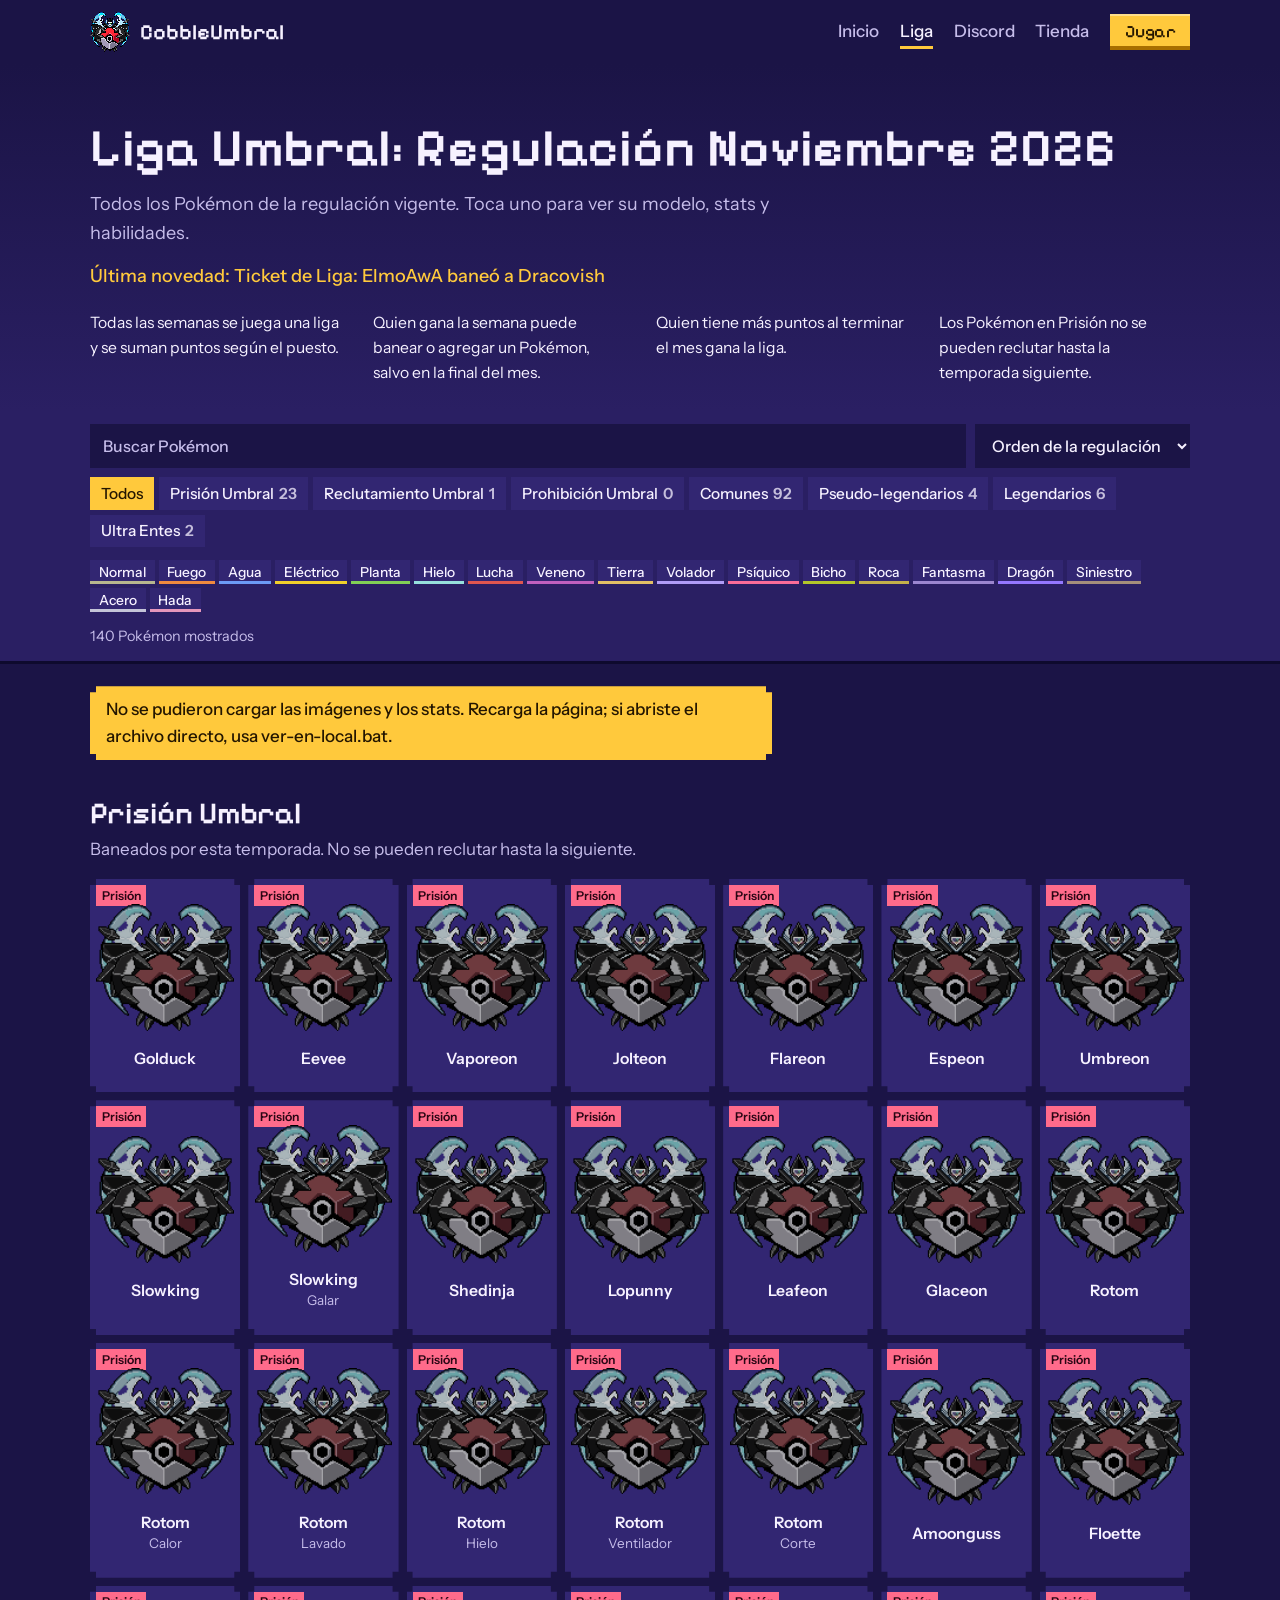
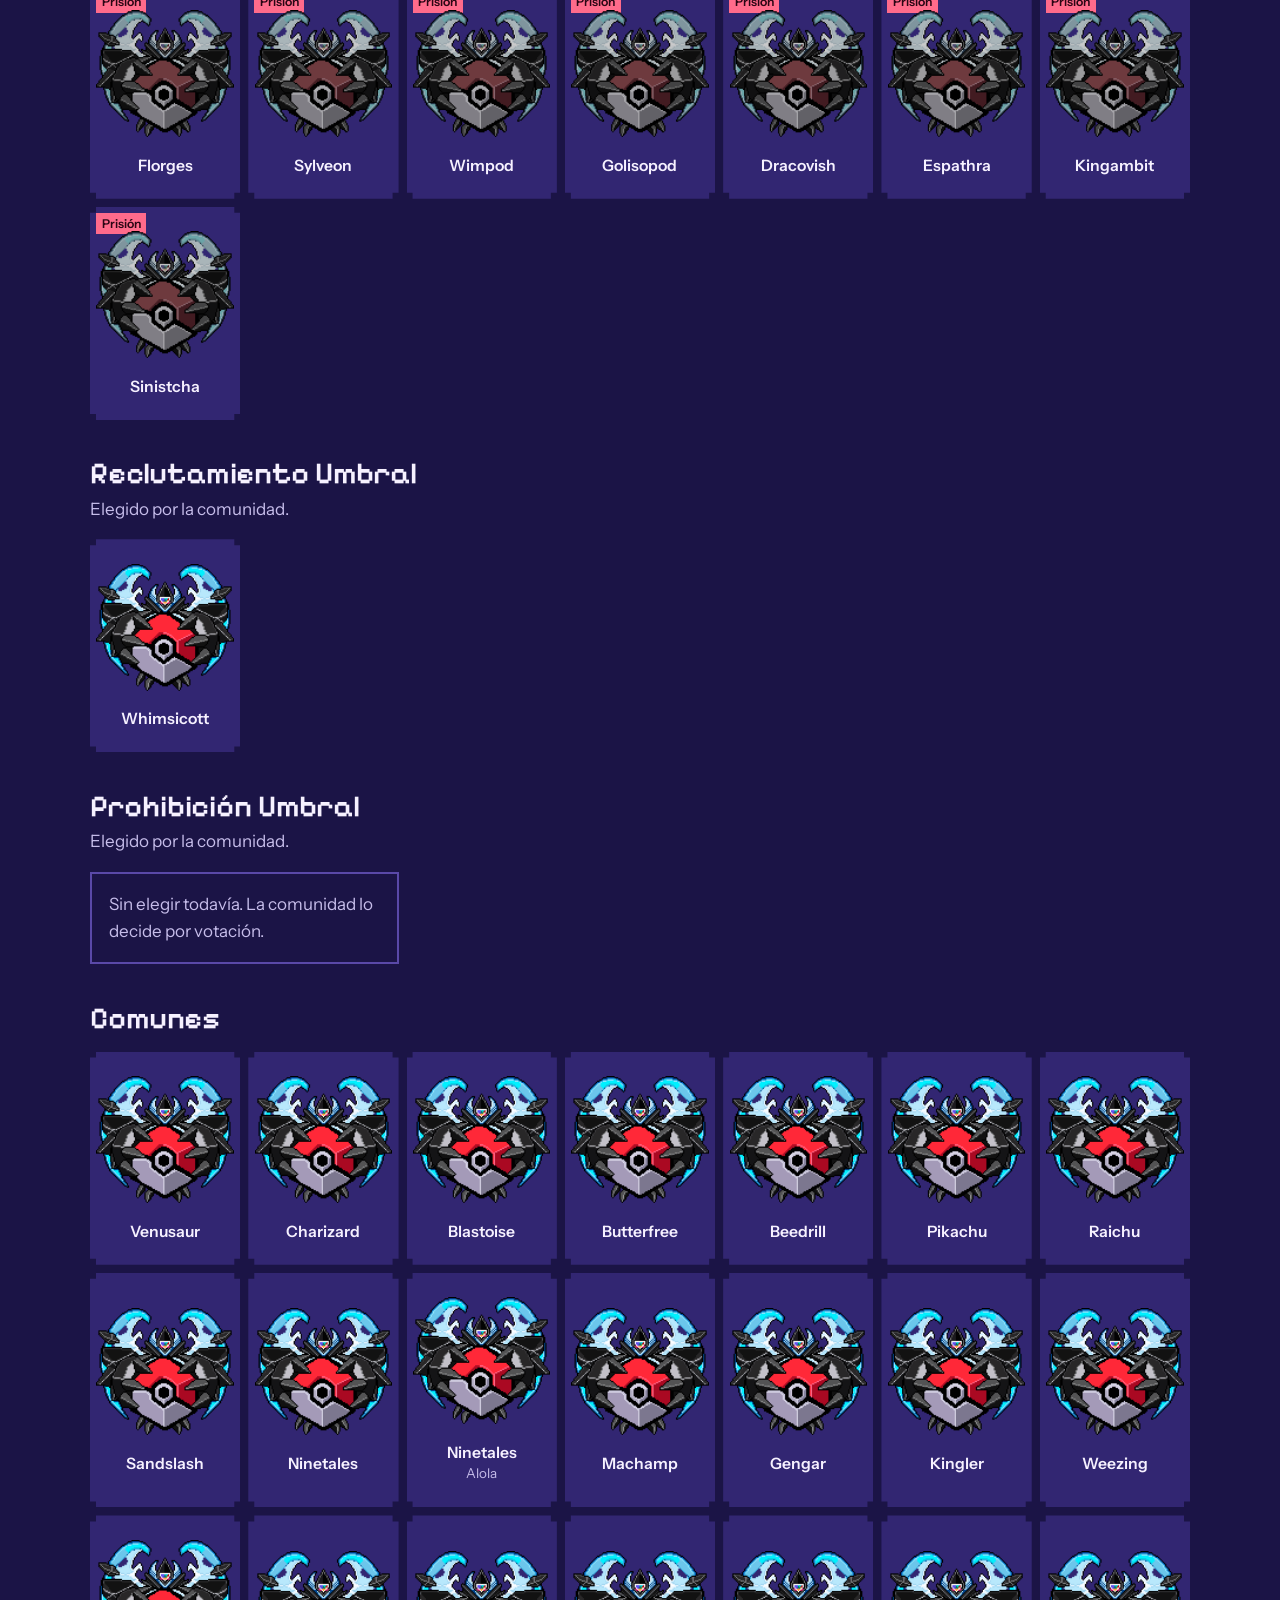
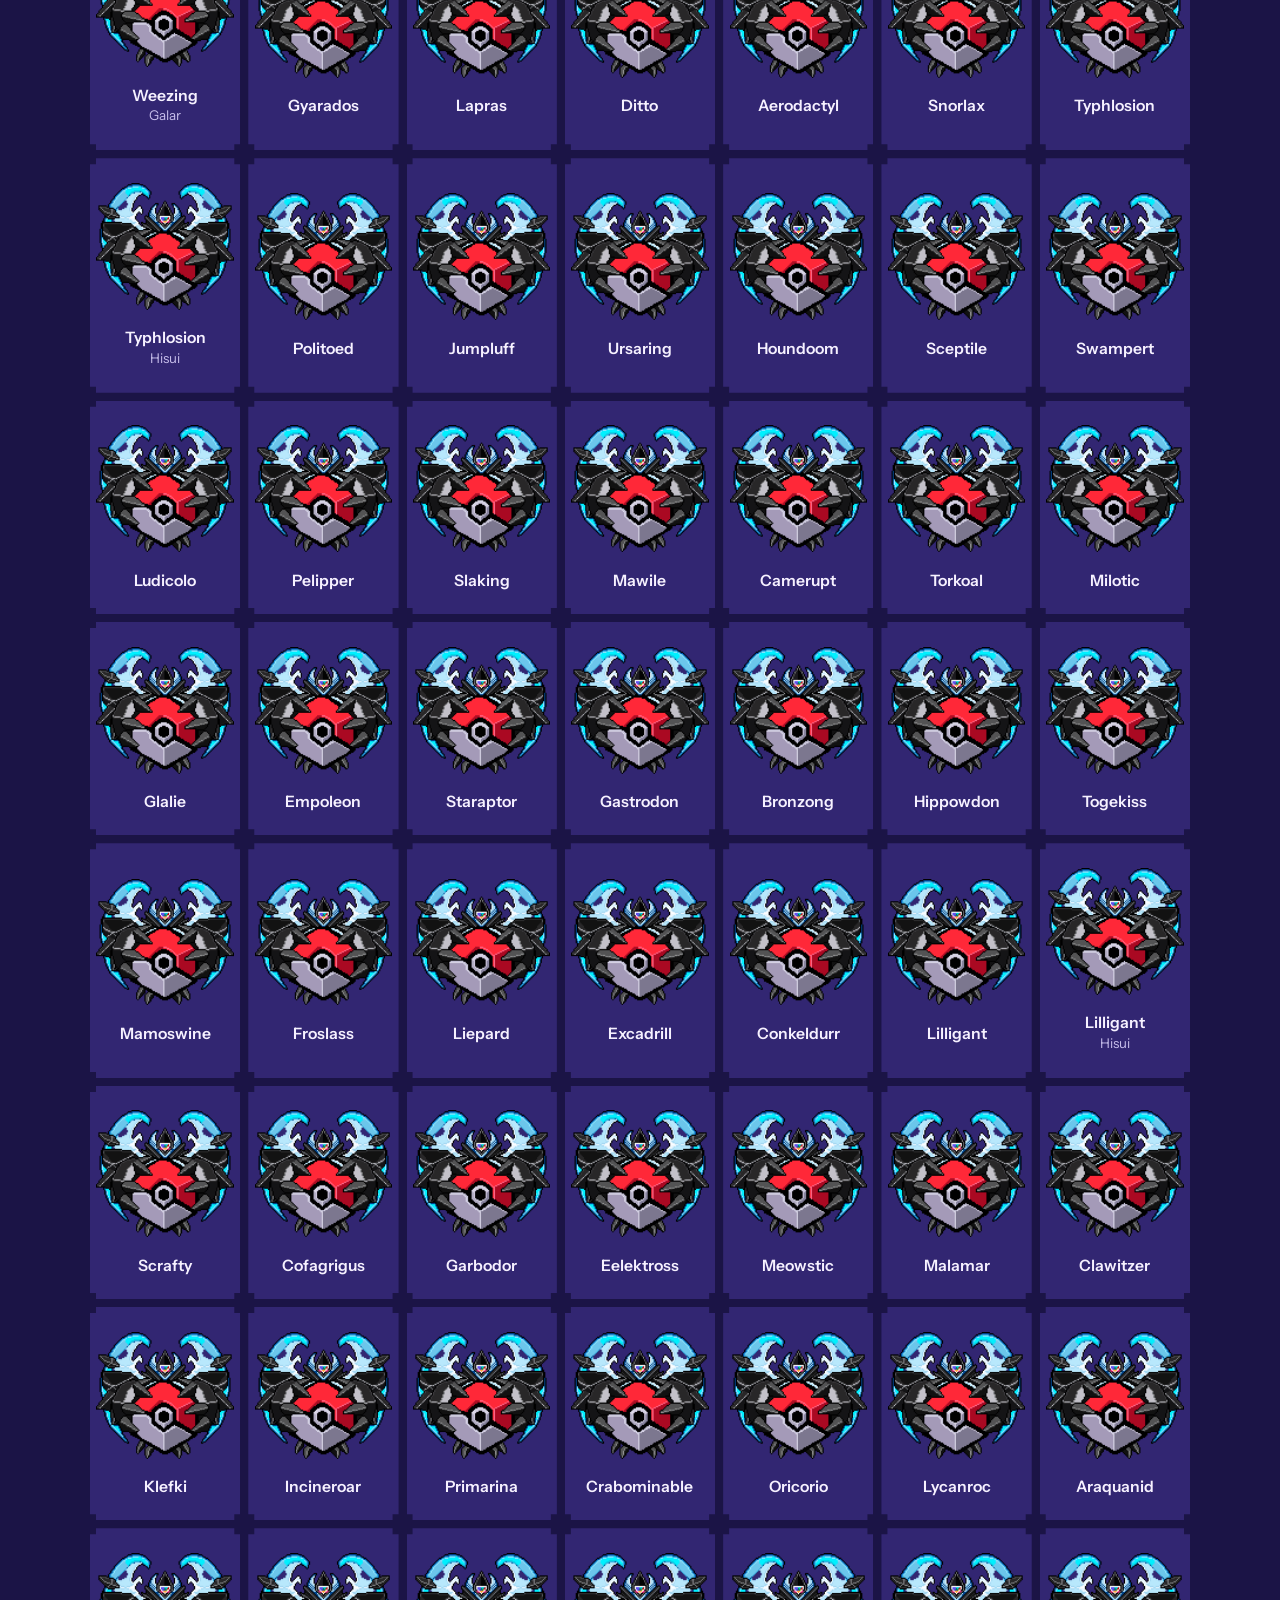
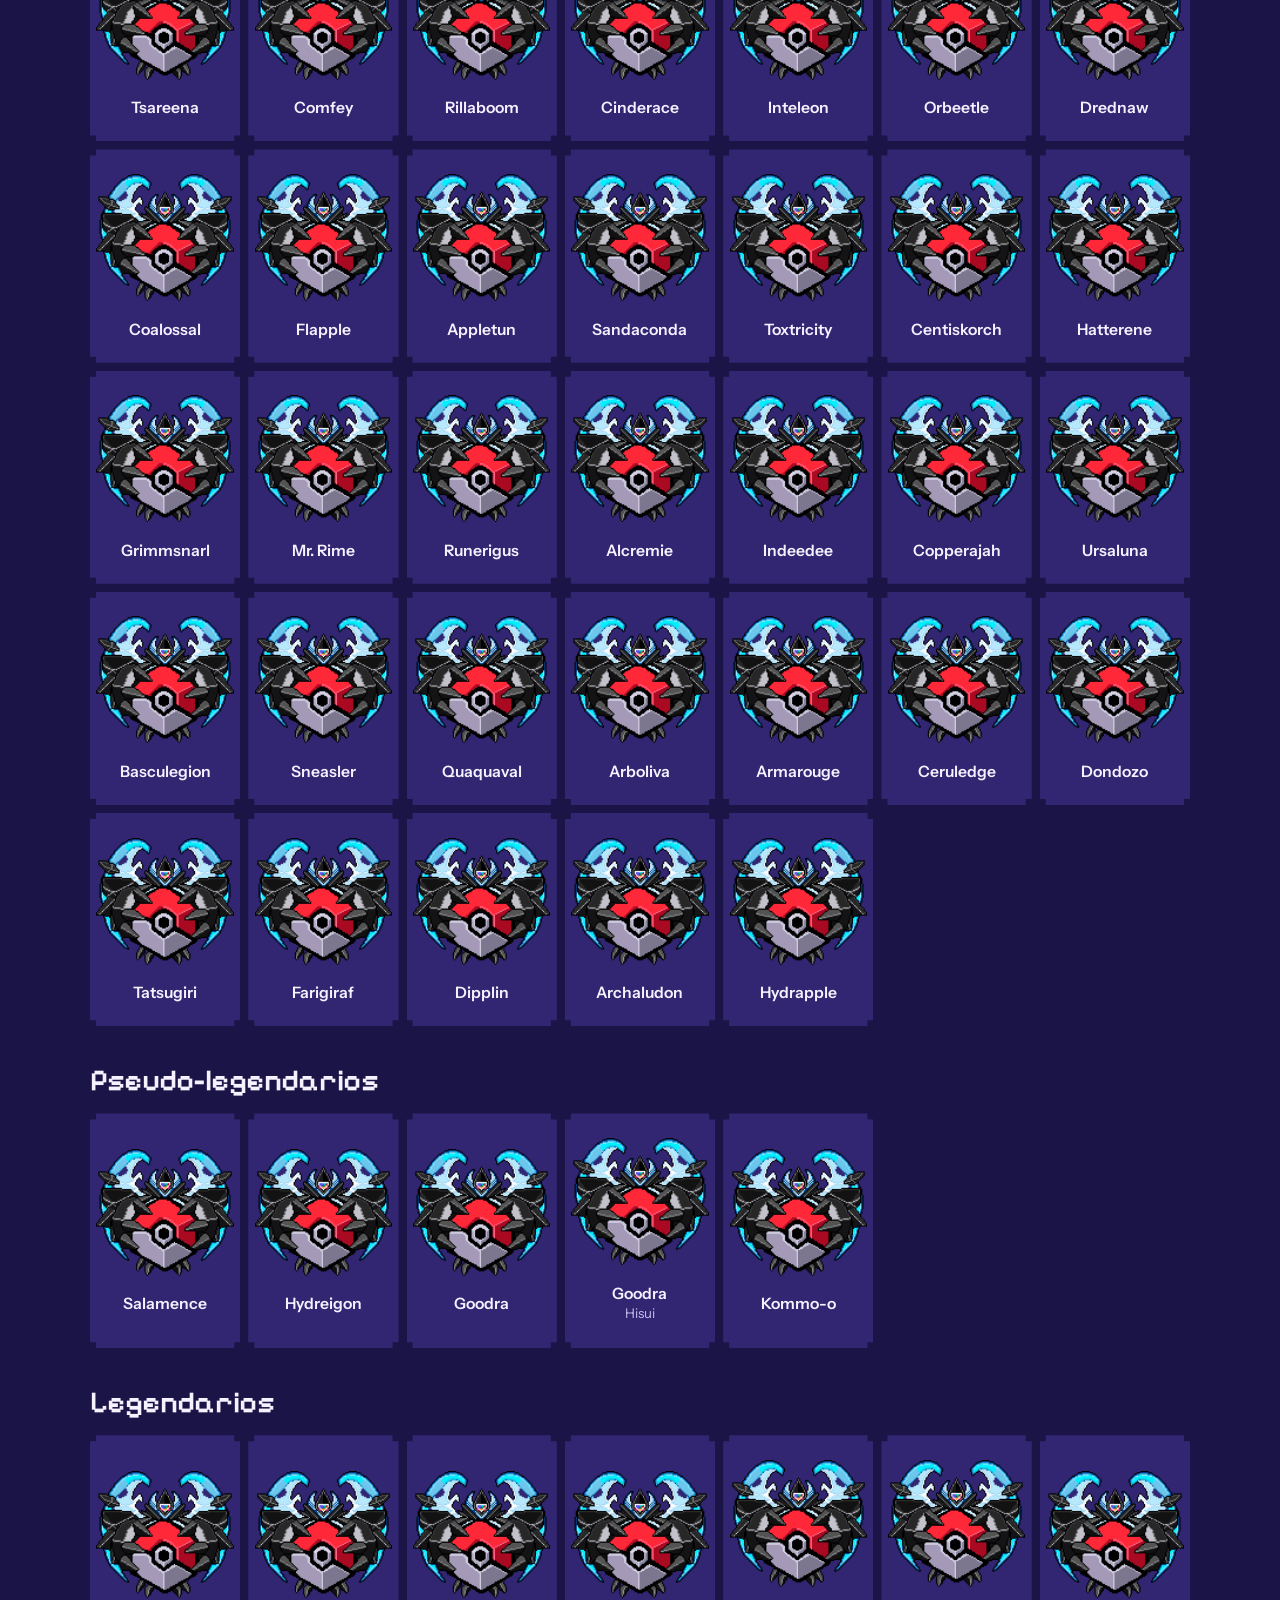
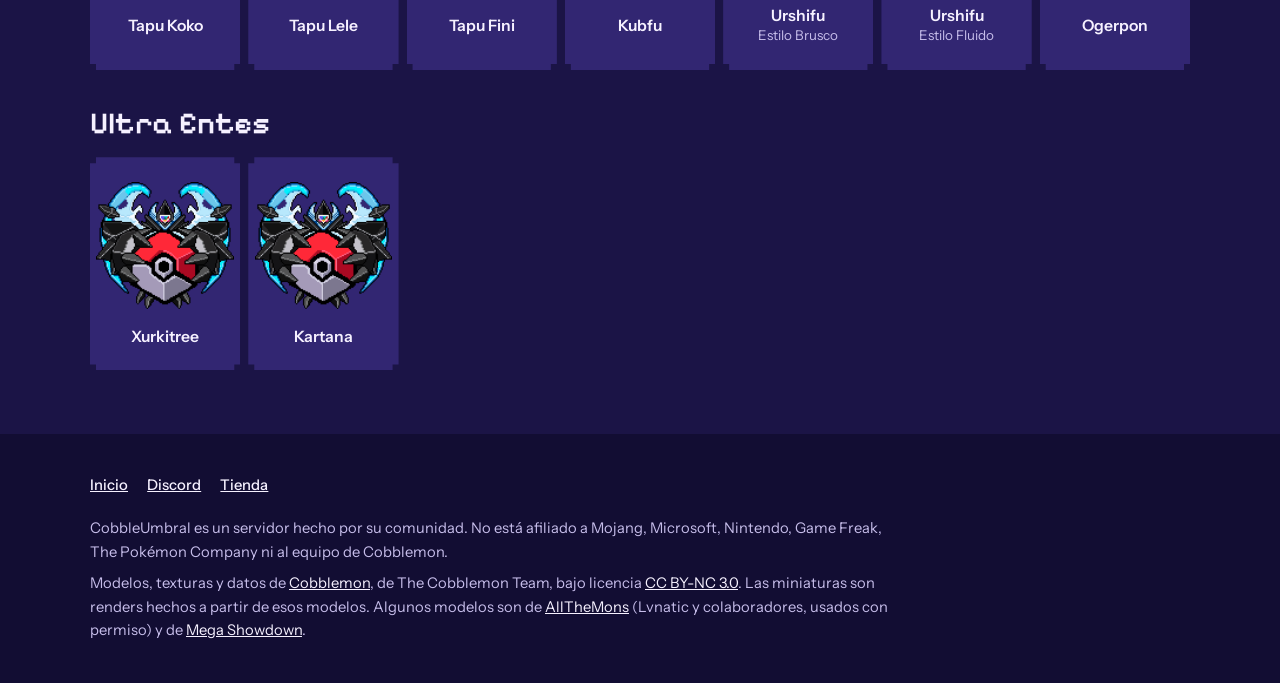
==== commit 773d95d8: "Update index.html" ====
--- a/index.html
+++ b/index.html
@@ -77,6 +77,7 @@
 ["Blastoise","comun","blastoise"],
 ["Butterfree","comun","butterfree"],
 ["Beedrill","comun","beedrill"],
+["Pikachu","comun","pikachu"],
 ["Raichu","comun","raichu"],
 ["Sandslash","comun","sandslash"],
 ["Ninetales","comun","ninetales"],
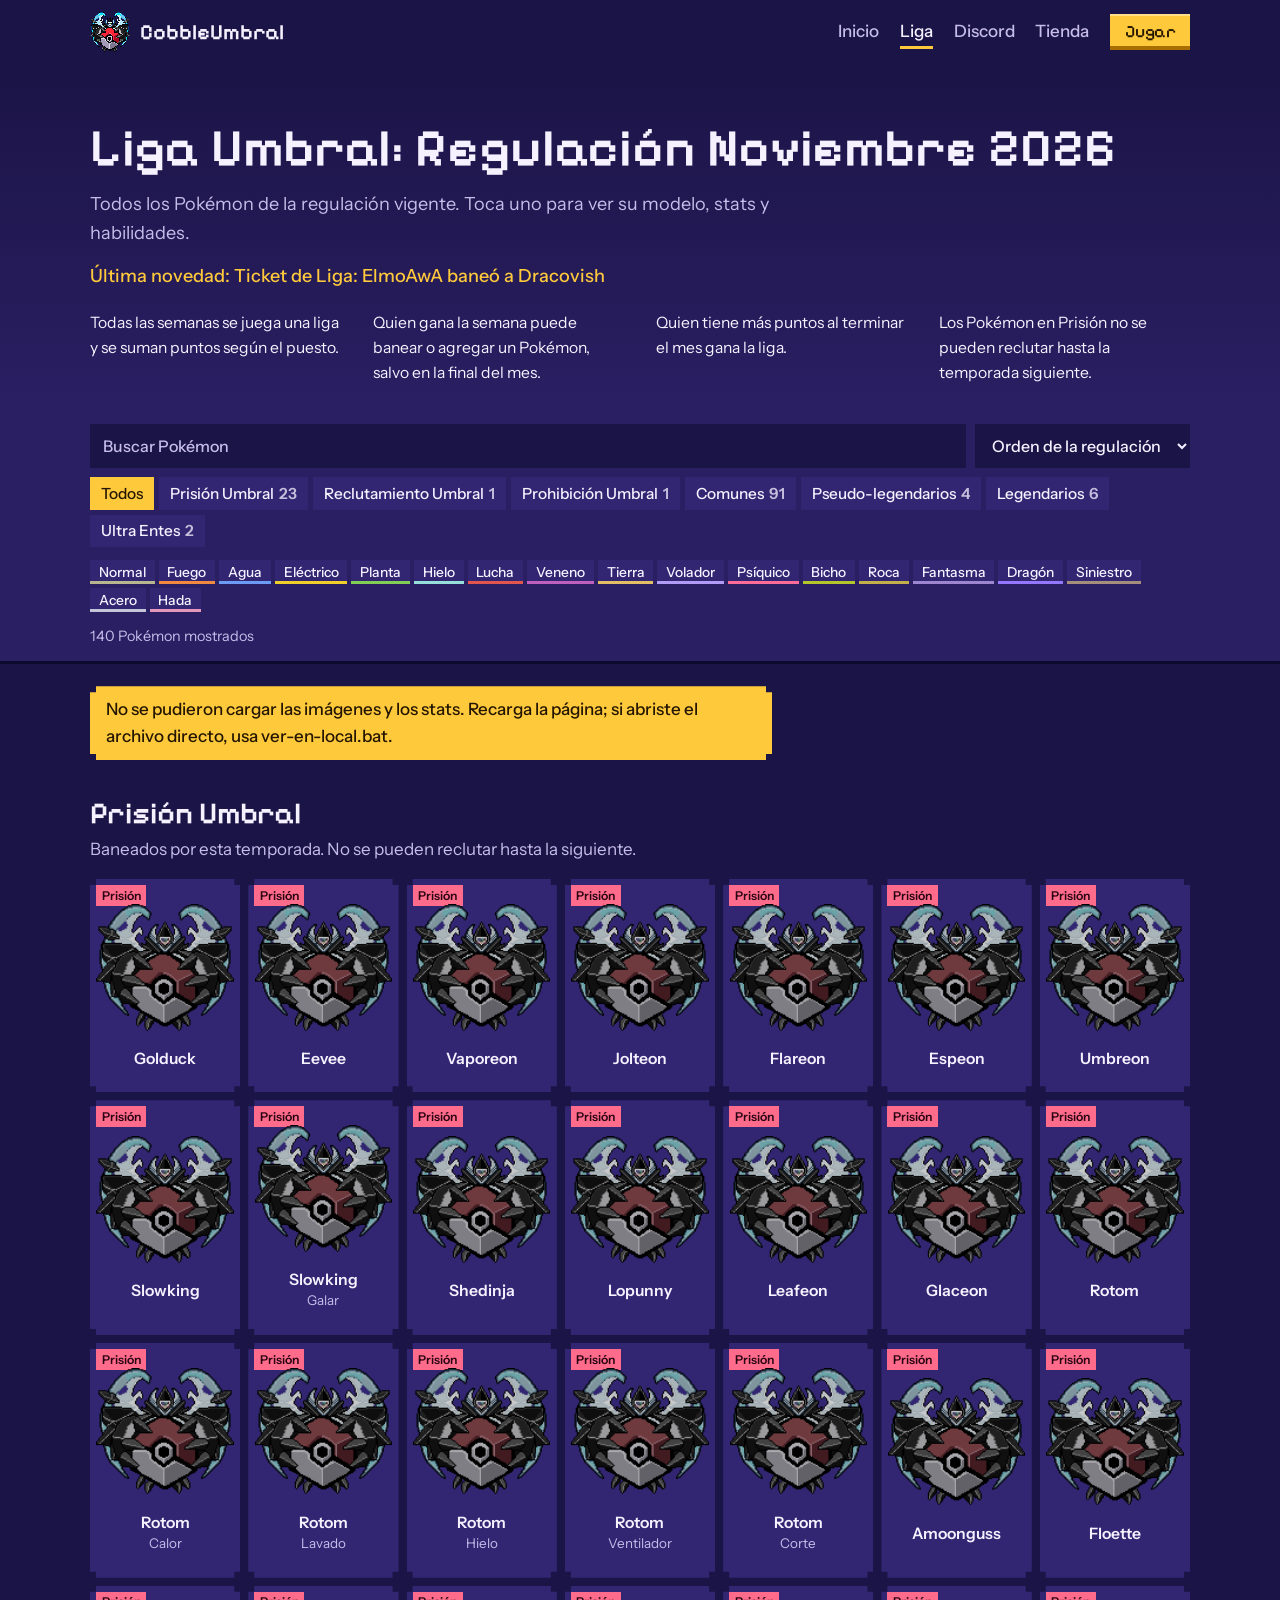
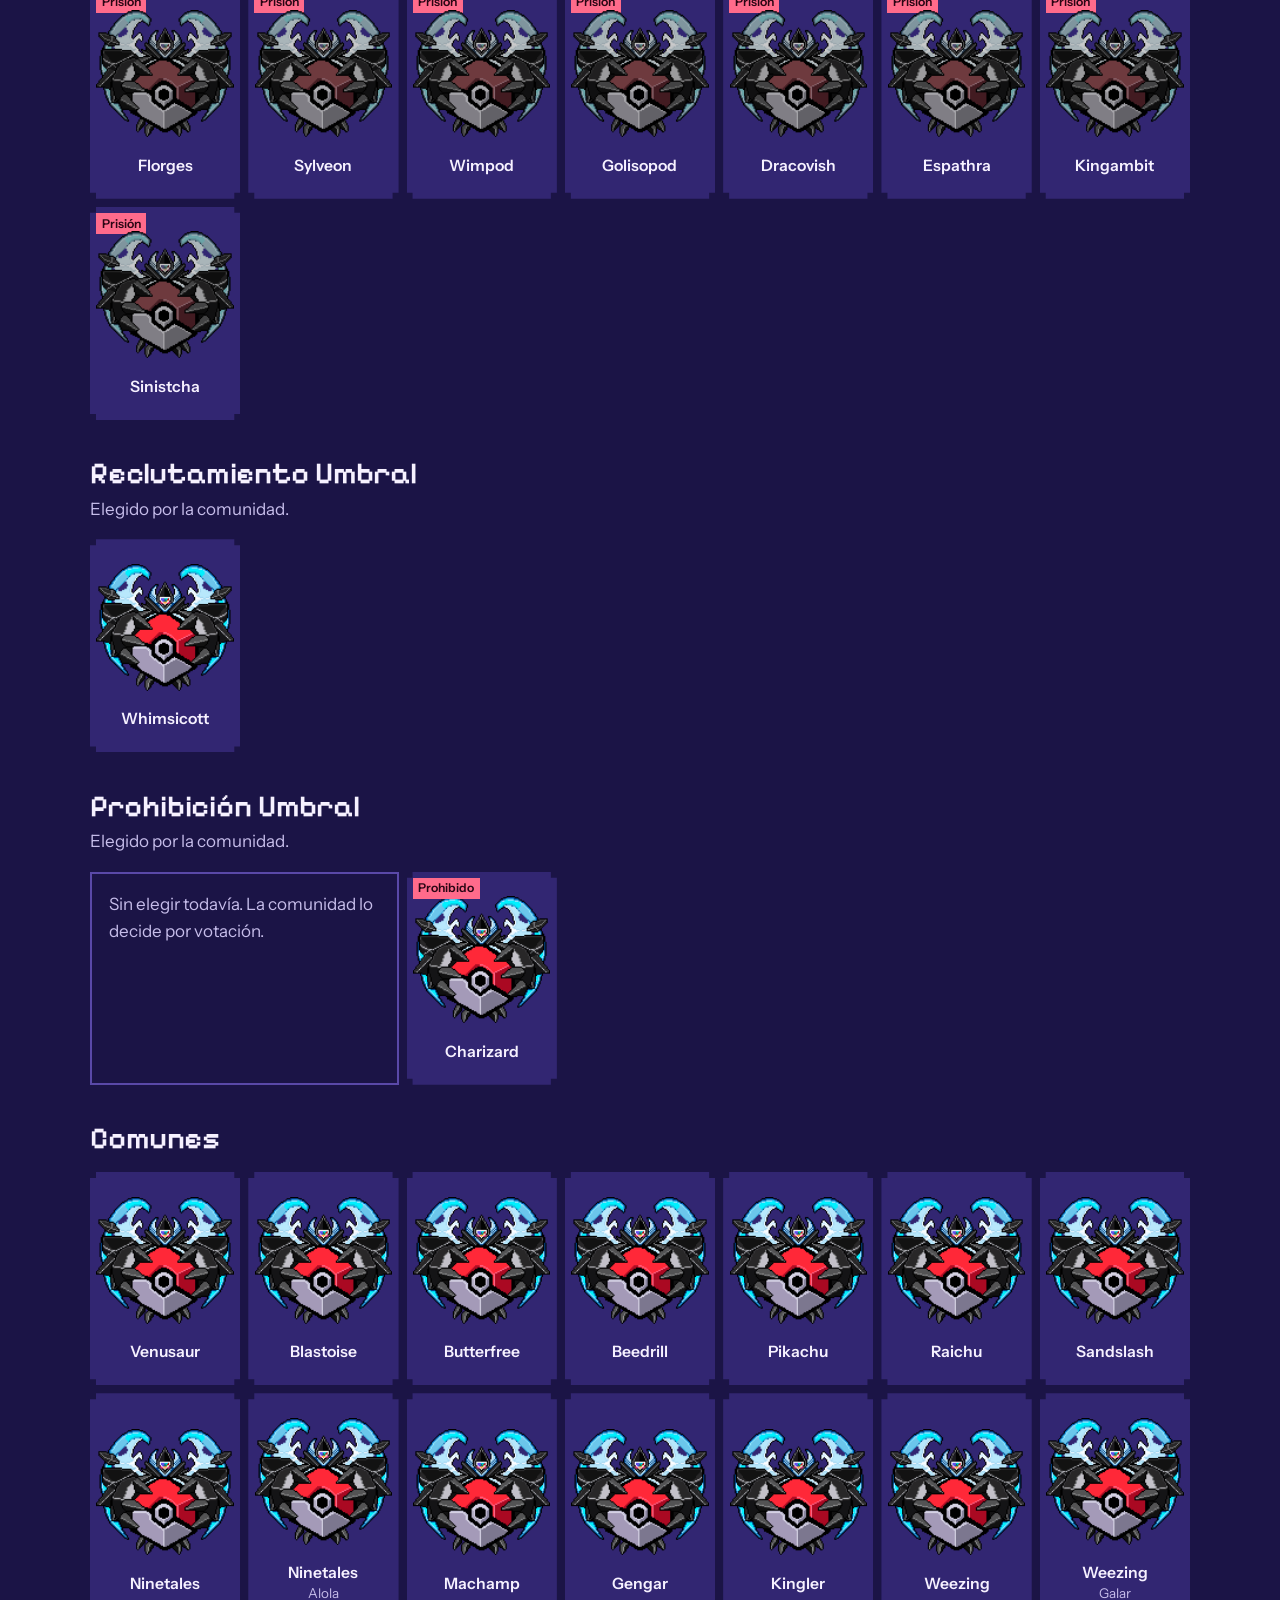
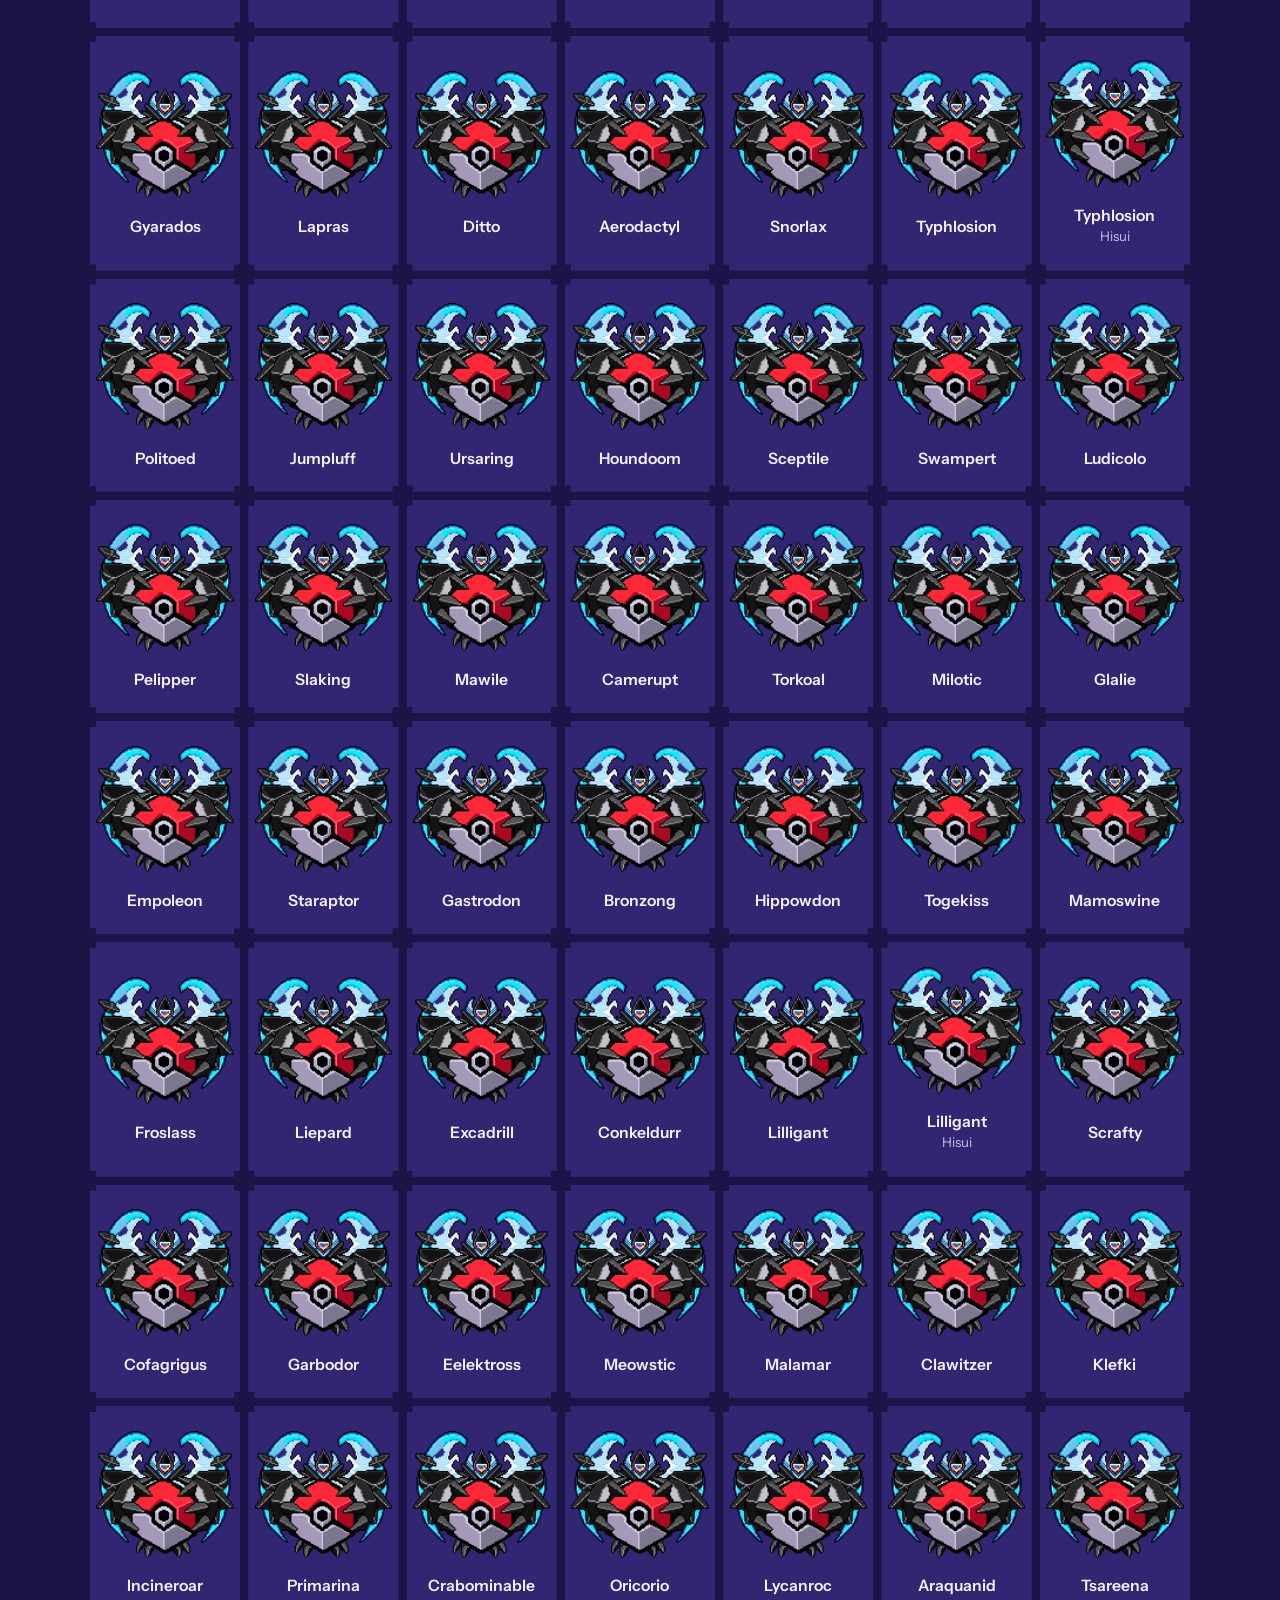
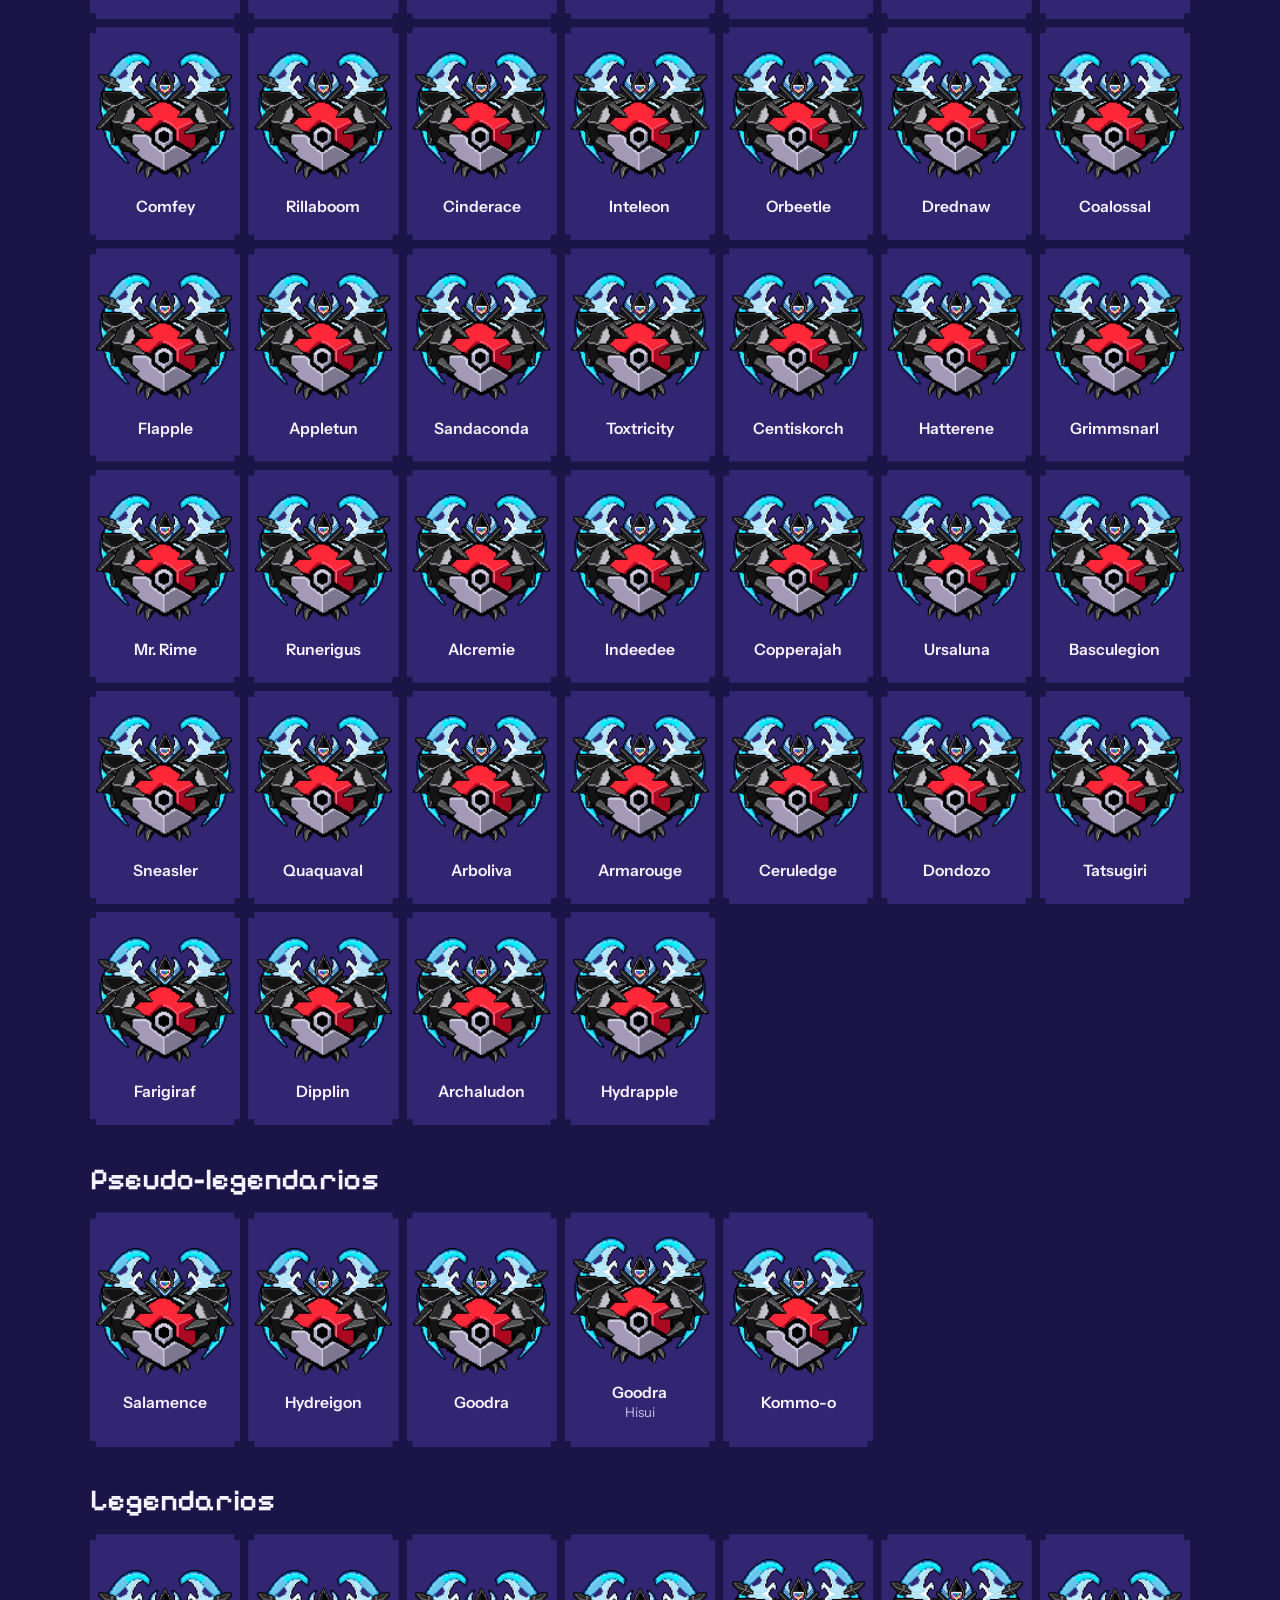
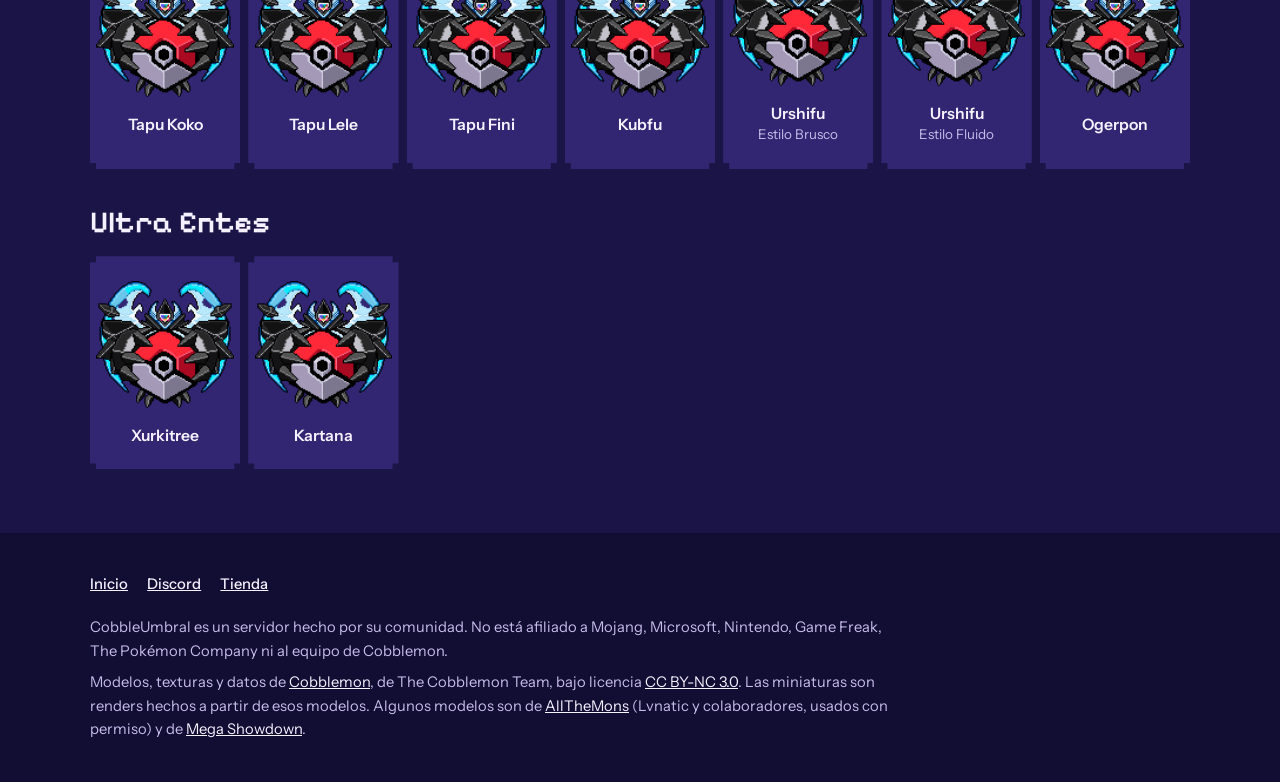
==== commit a3c15c94: "Ticket de Liga: Mark606 baneó a Charizard" ====
--- a/index.html
+++ b/index.html
@@ -73,7 +73,7 @@
 
 /* --- Comunes: Gen 1 --- */
 ["Venusaur","comun","venusaur"],
-["Charizard","comun","charizard"],
+["Charizard","prohibicion","charizard"],
 ["Blastoise","comun","blastoise"],
 ["Butterfree","comun","butterfree"],
 ["Beedrill","comun","beedrill"],
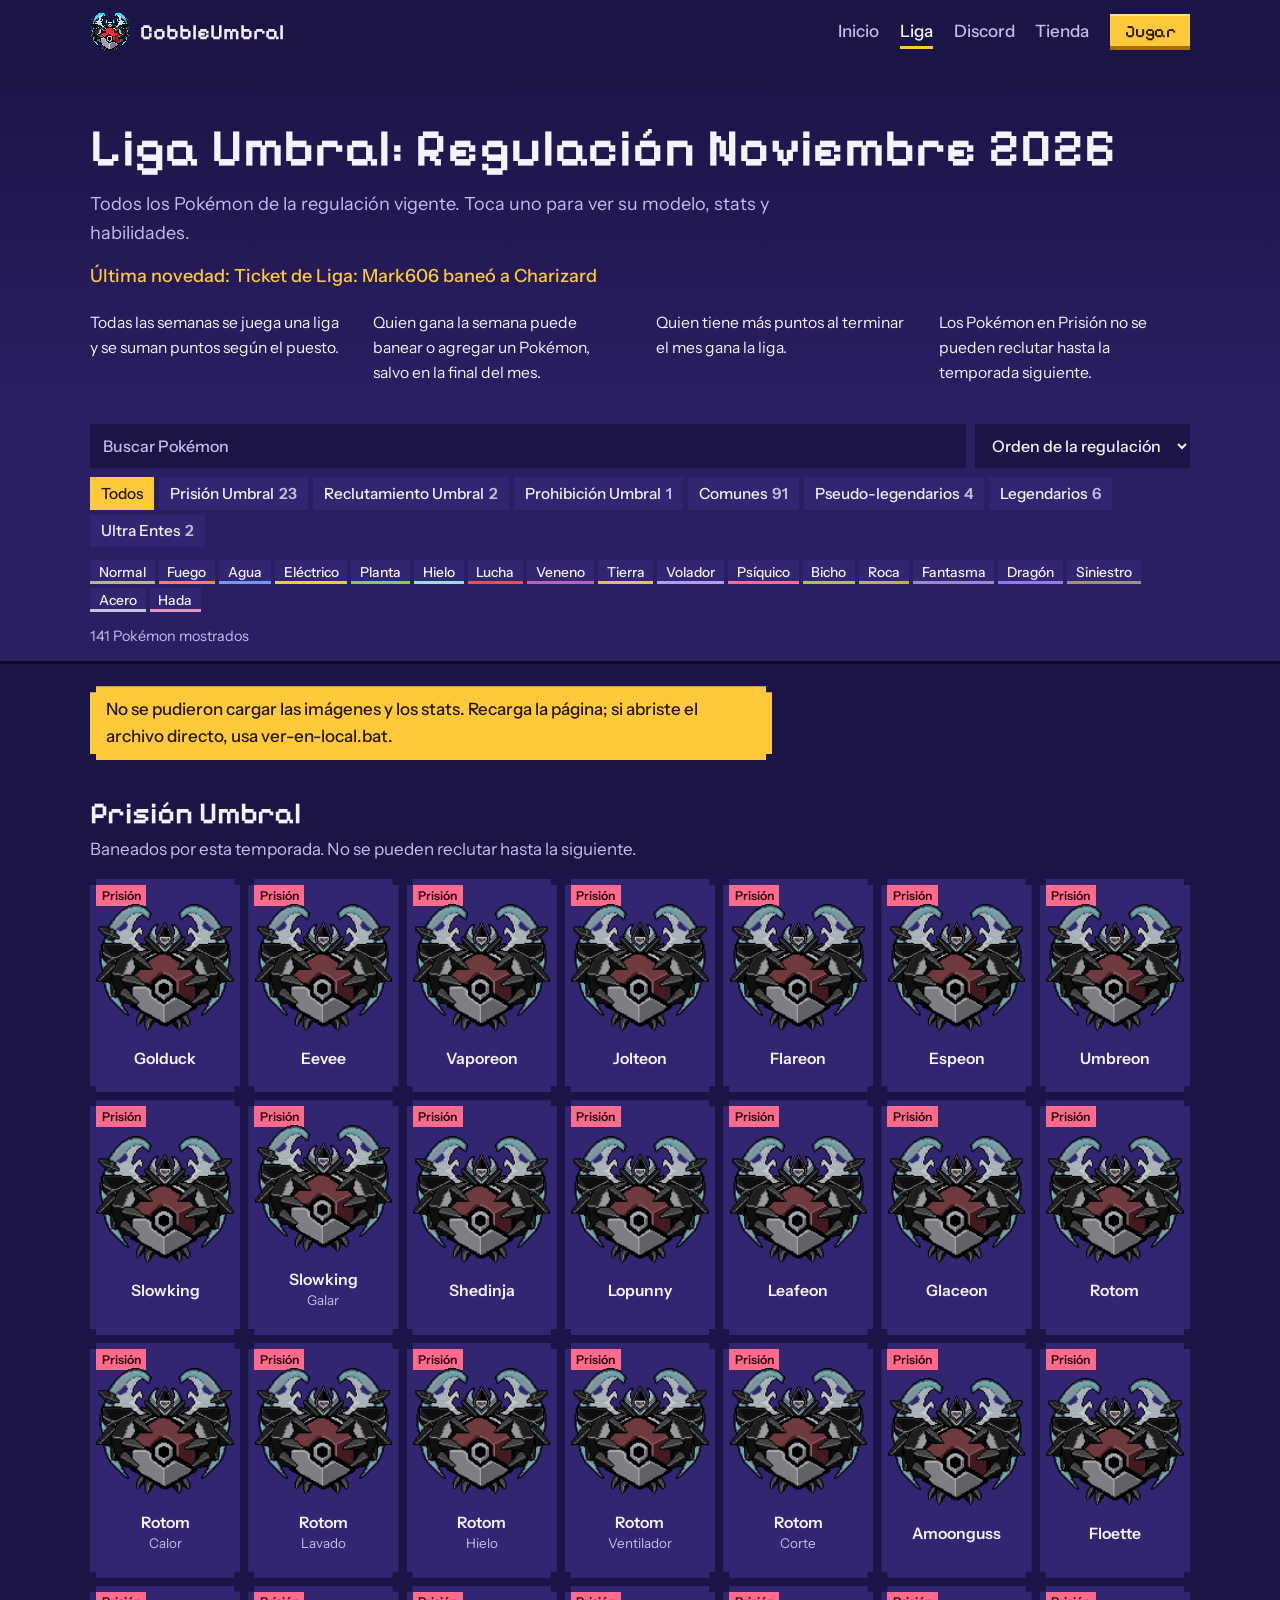
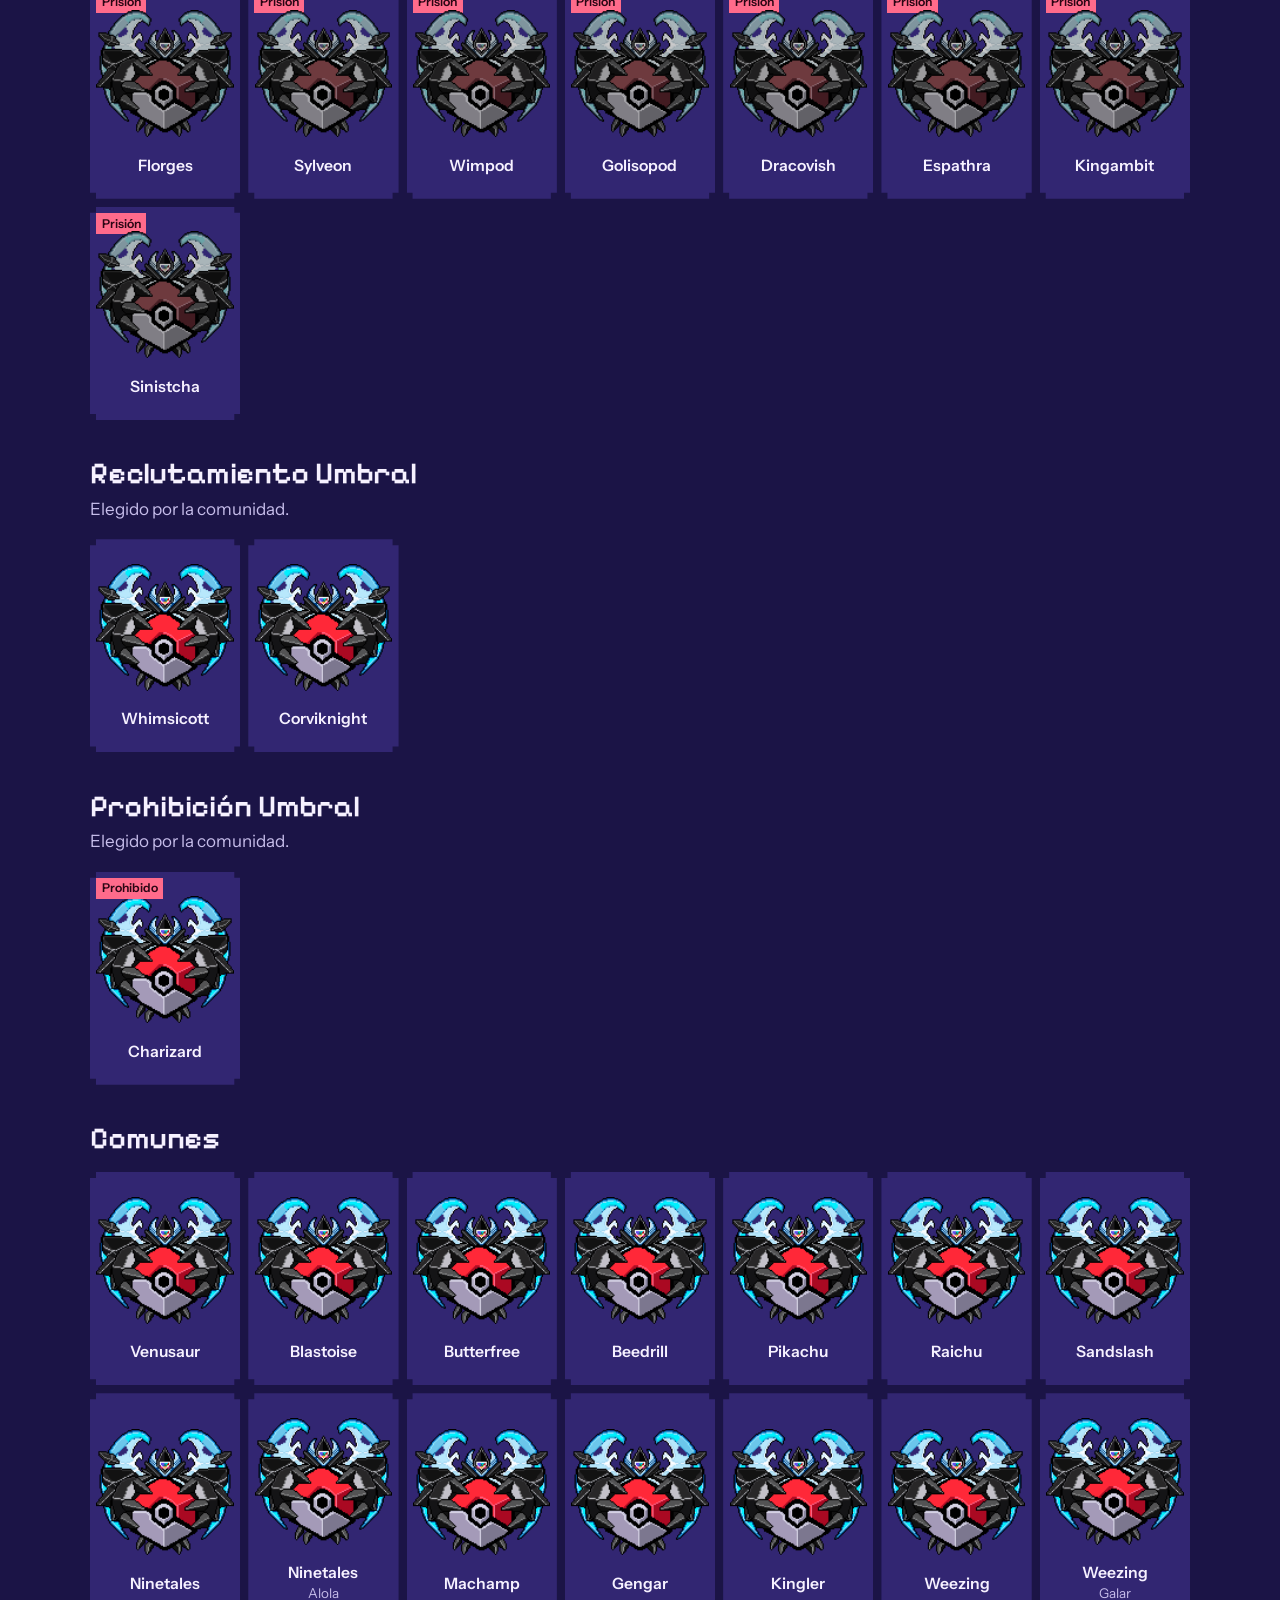
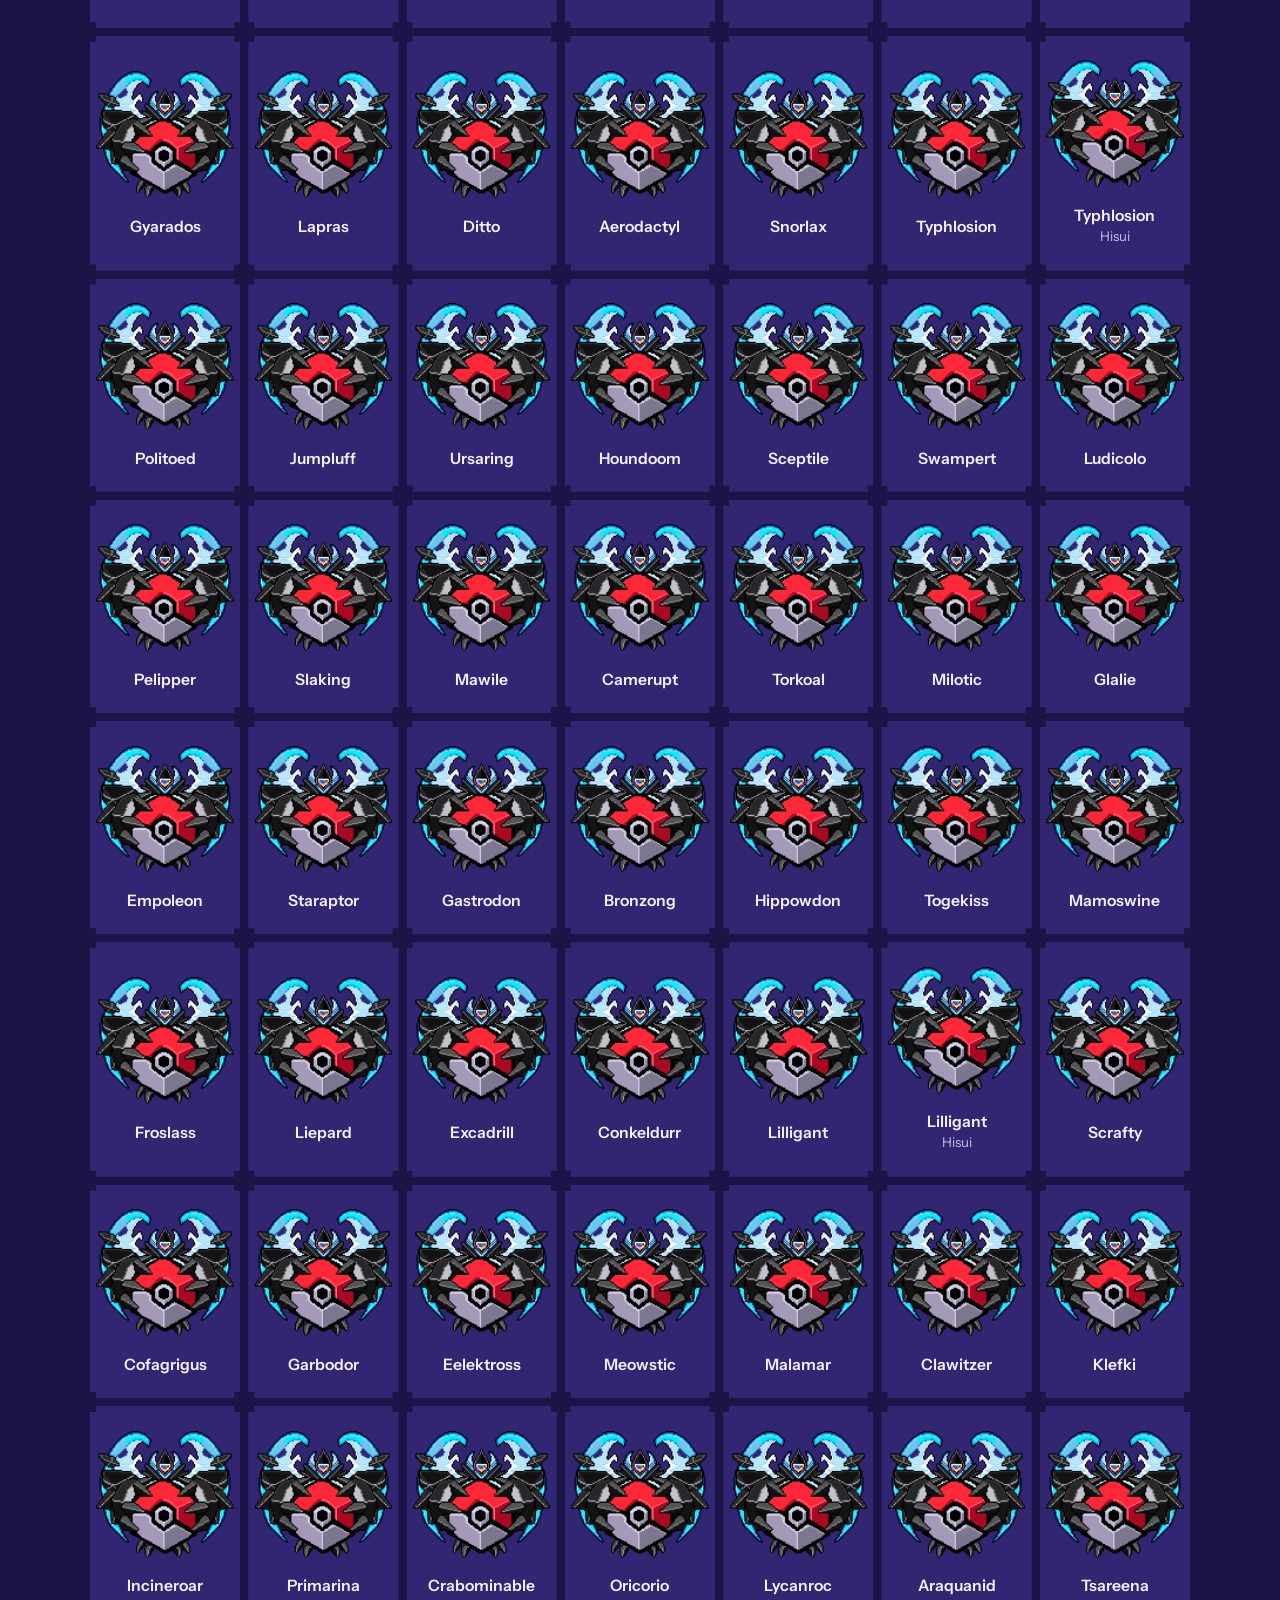
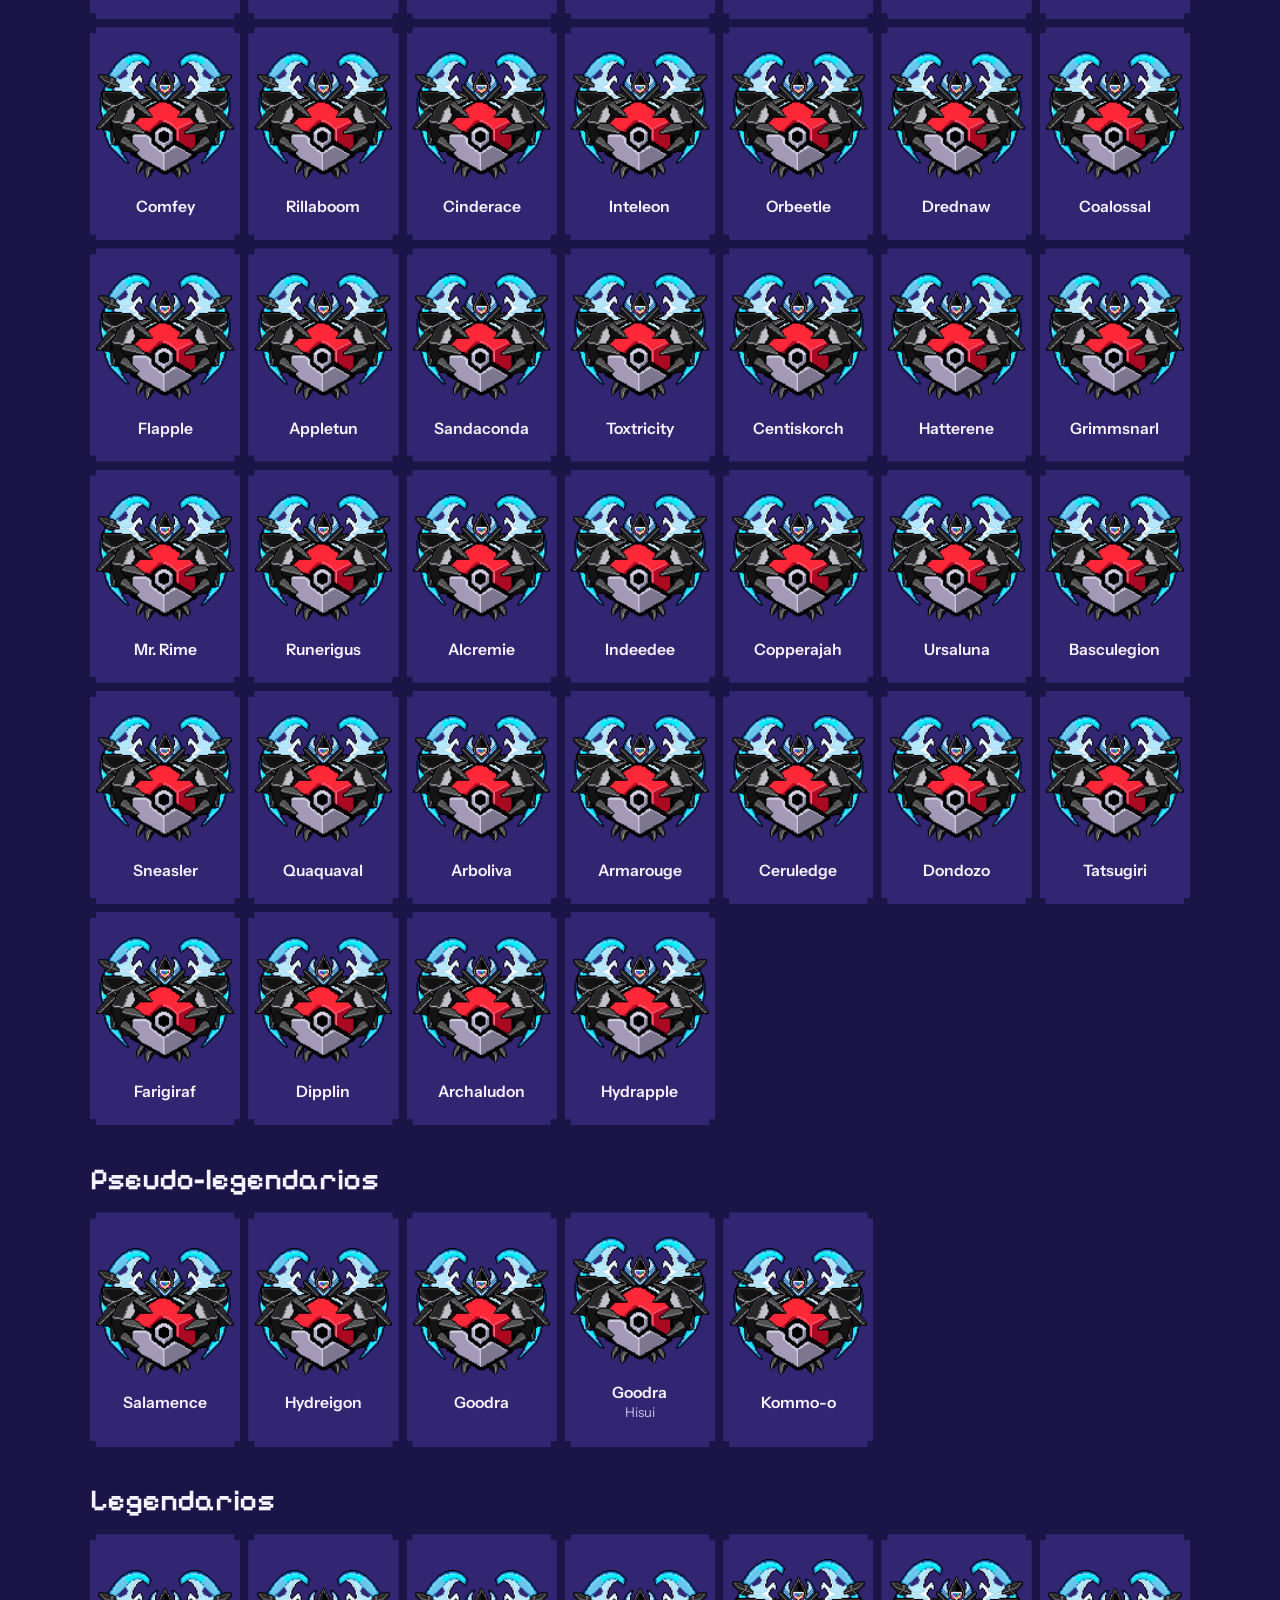
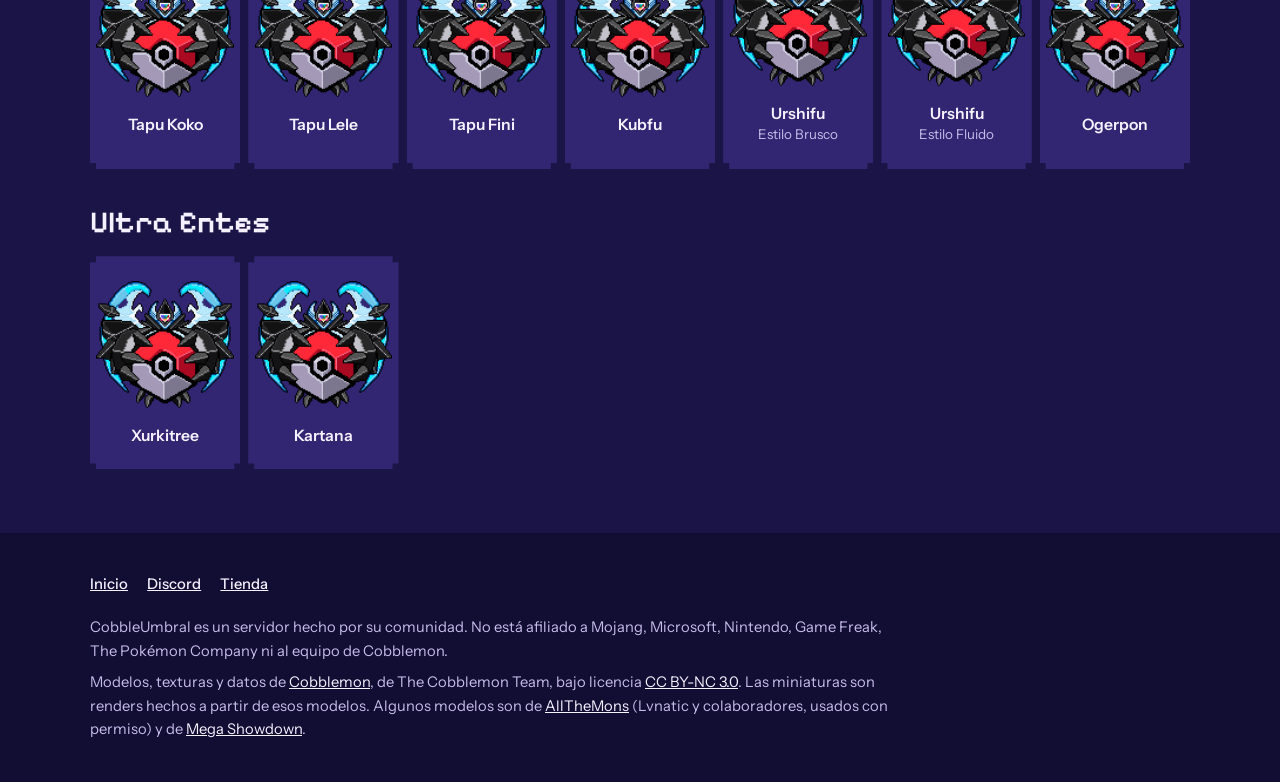
==== commit 29c5cddb: "Ticket de Liga: ElmoAwA añadió a Corviknight" ====
--- a/index.html
+++ b/index.html
@@ -47,6 +47,7 @@
 
 /* --- Reclutamiento Umbral --- */
 ["Whimsicott","reclutamiento","whimsicott"],
+["Corviknight","reclutamiento","corviknight"],
 
 /* --- Prohibición Umbral --- */
 ["Unown","prohibicion","unown"],
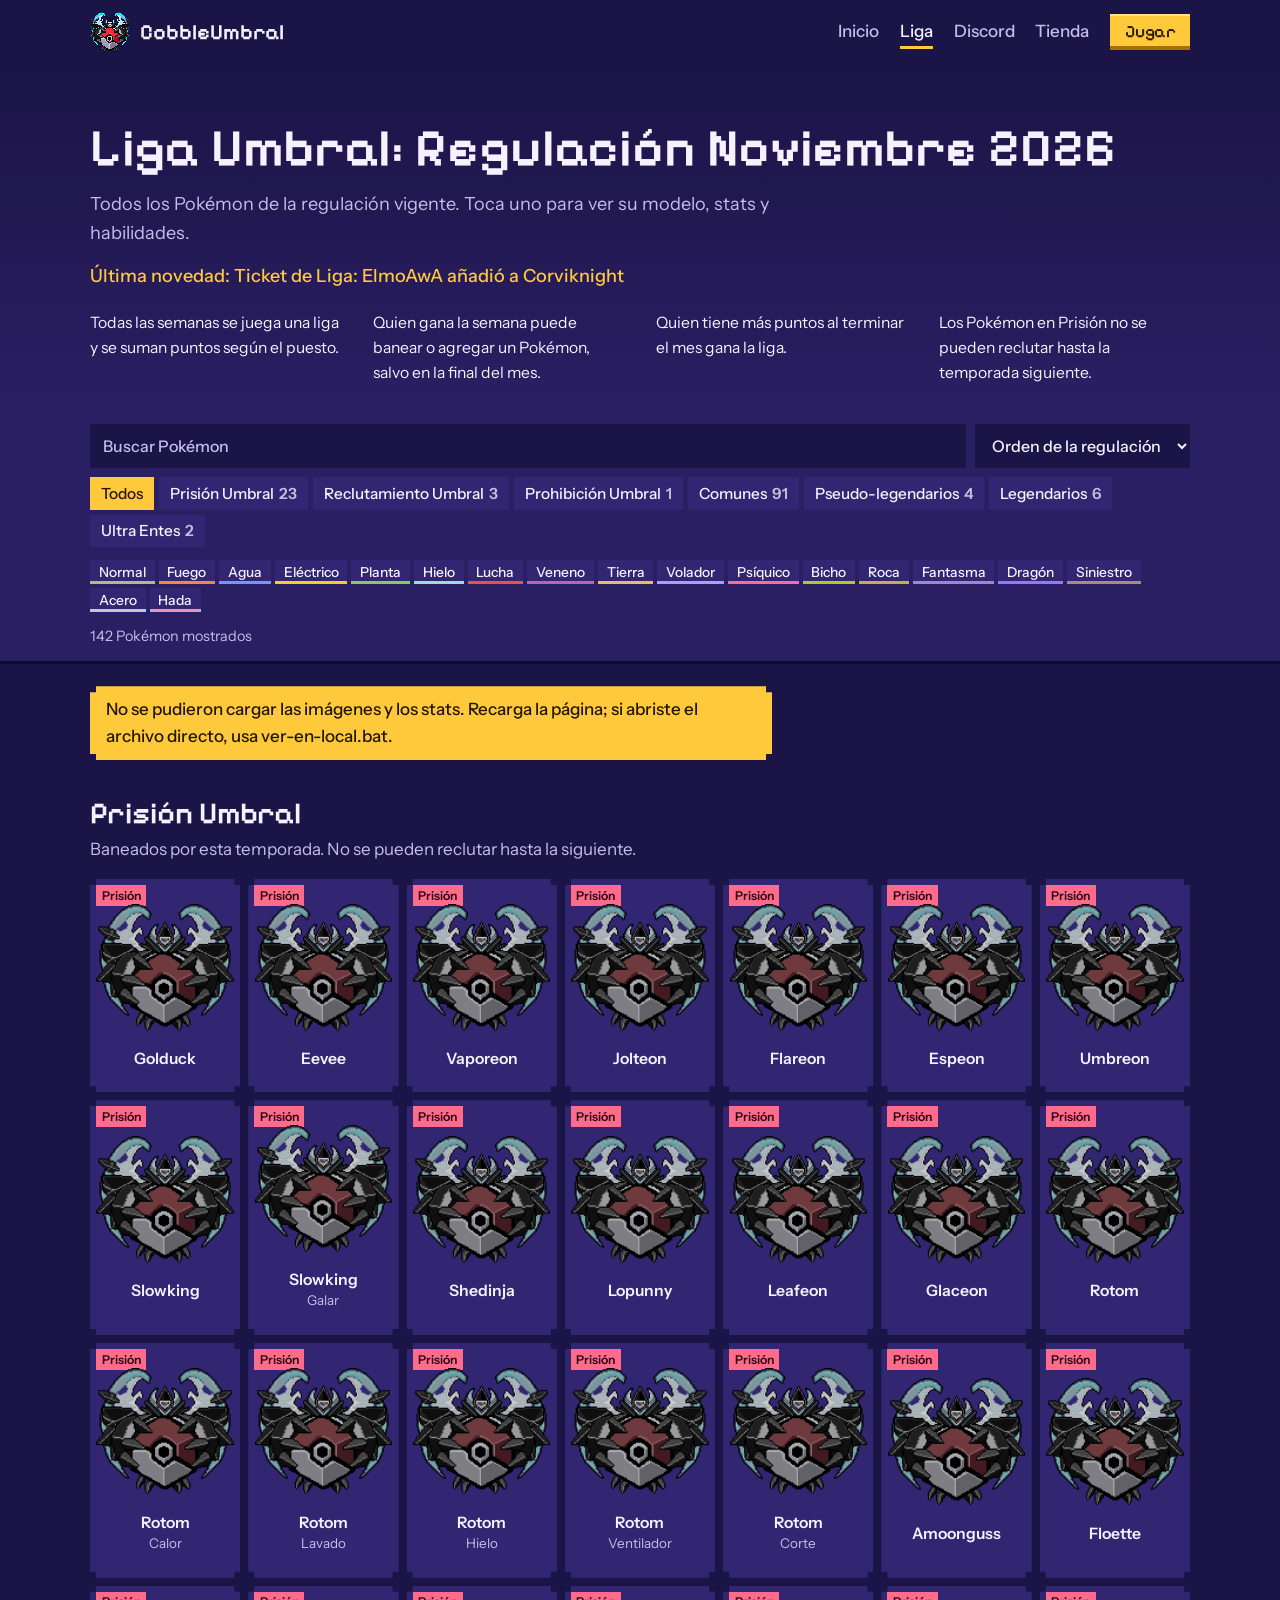
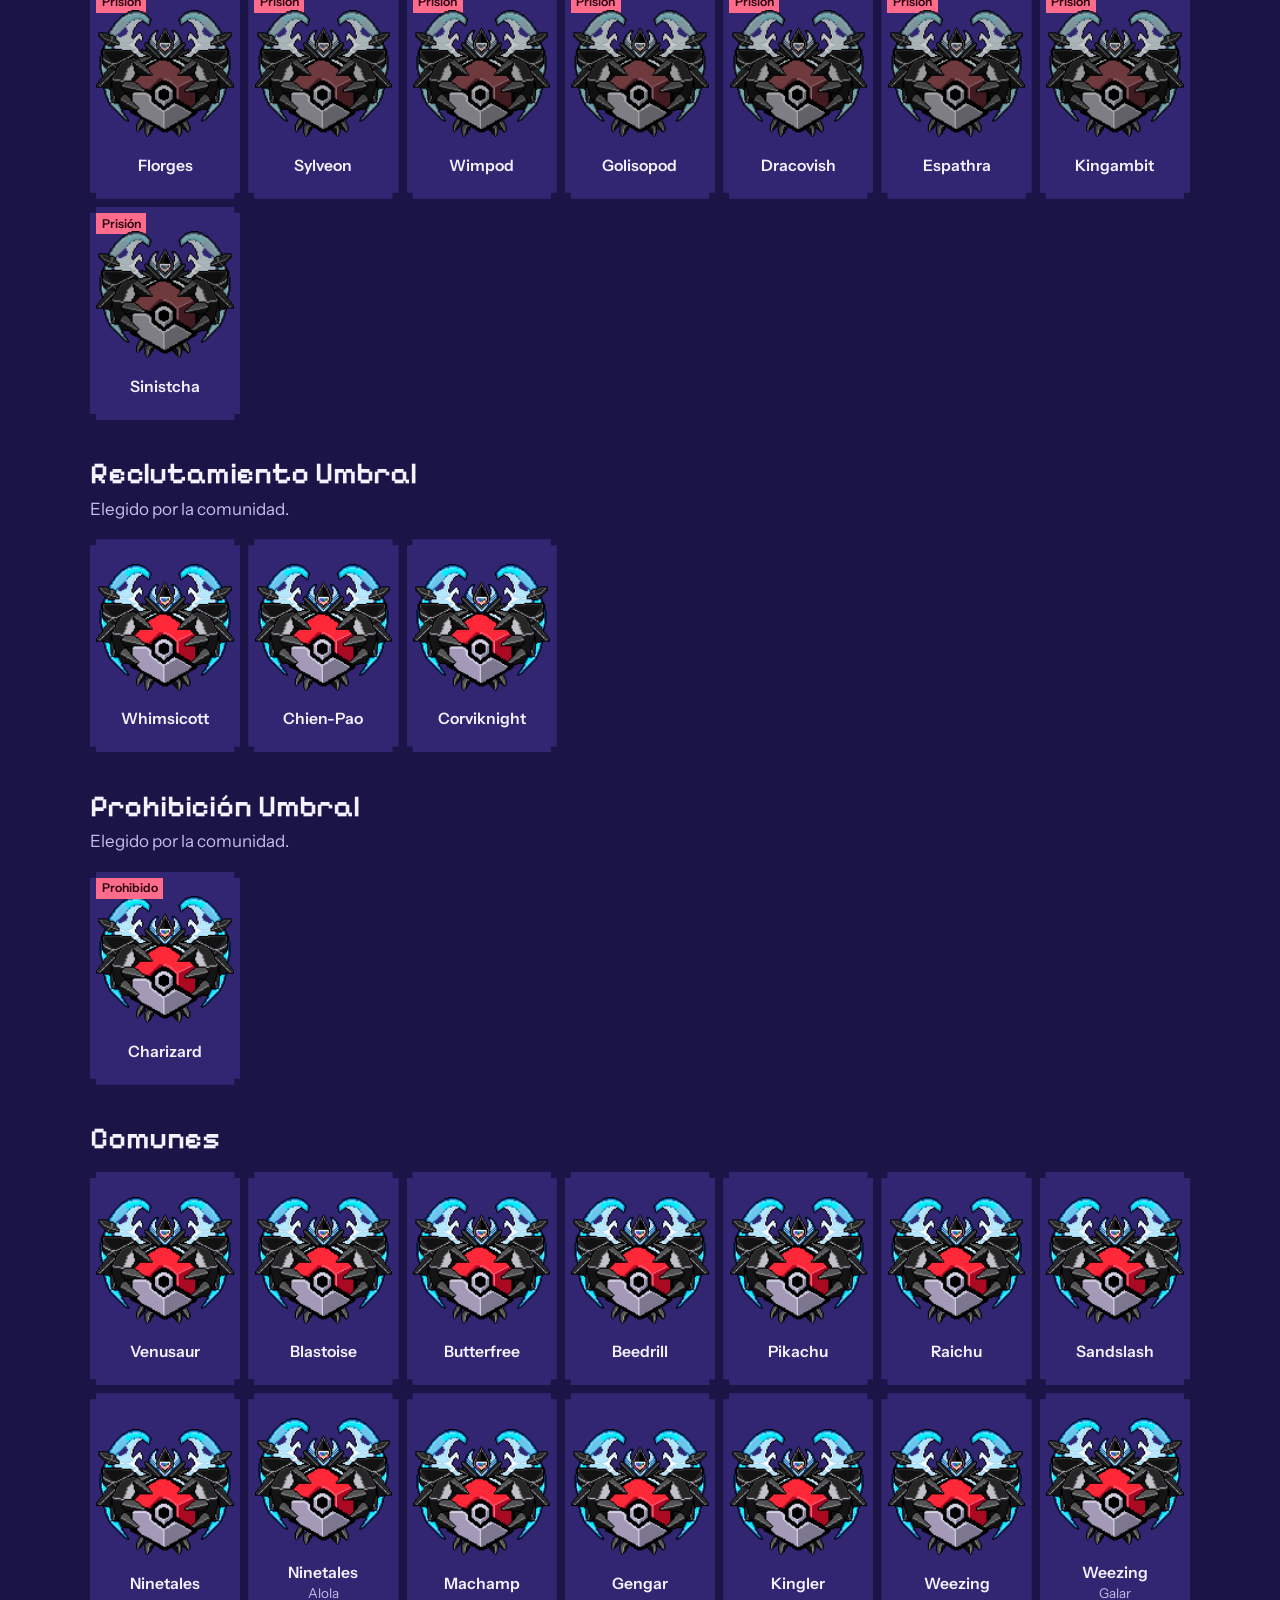
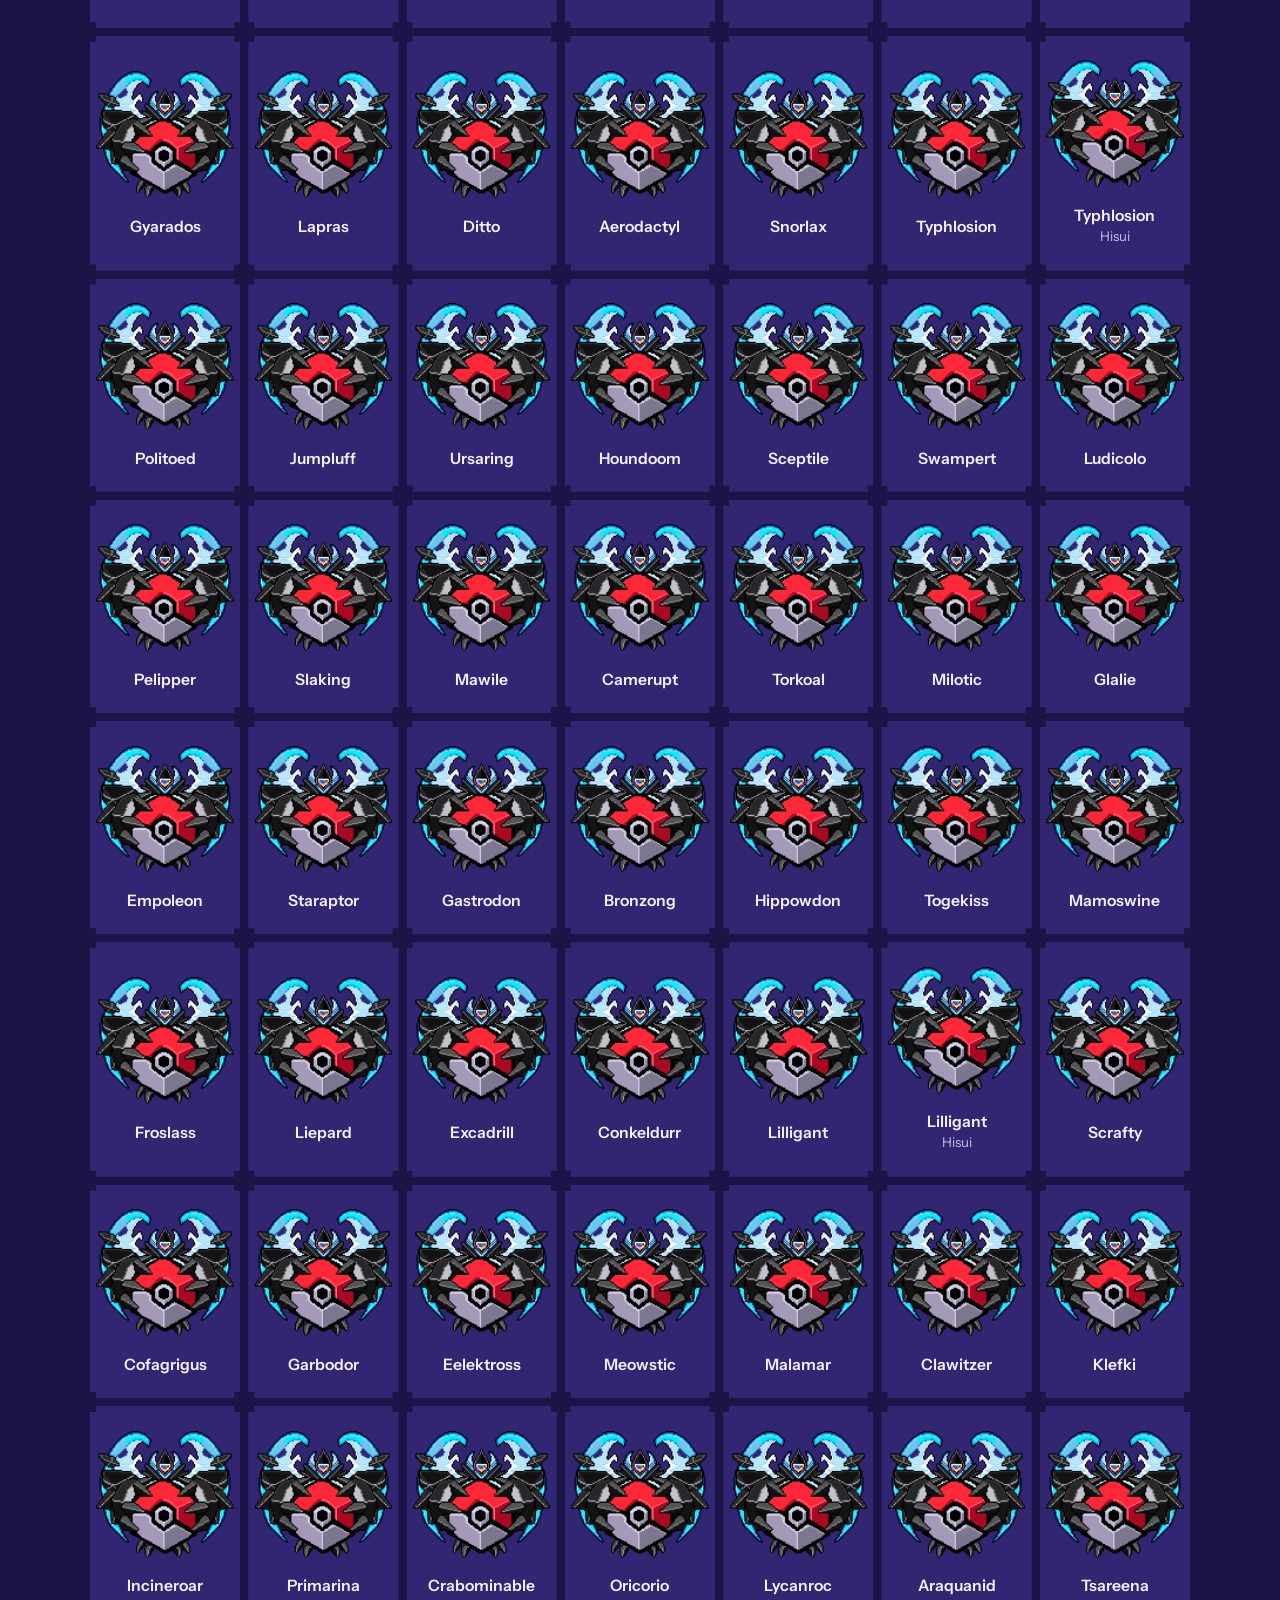
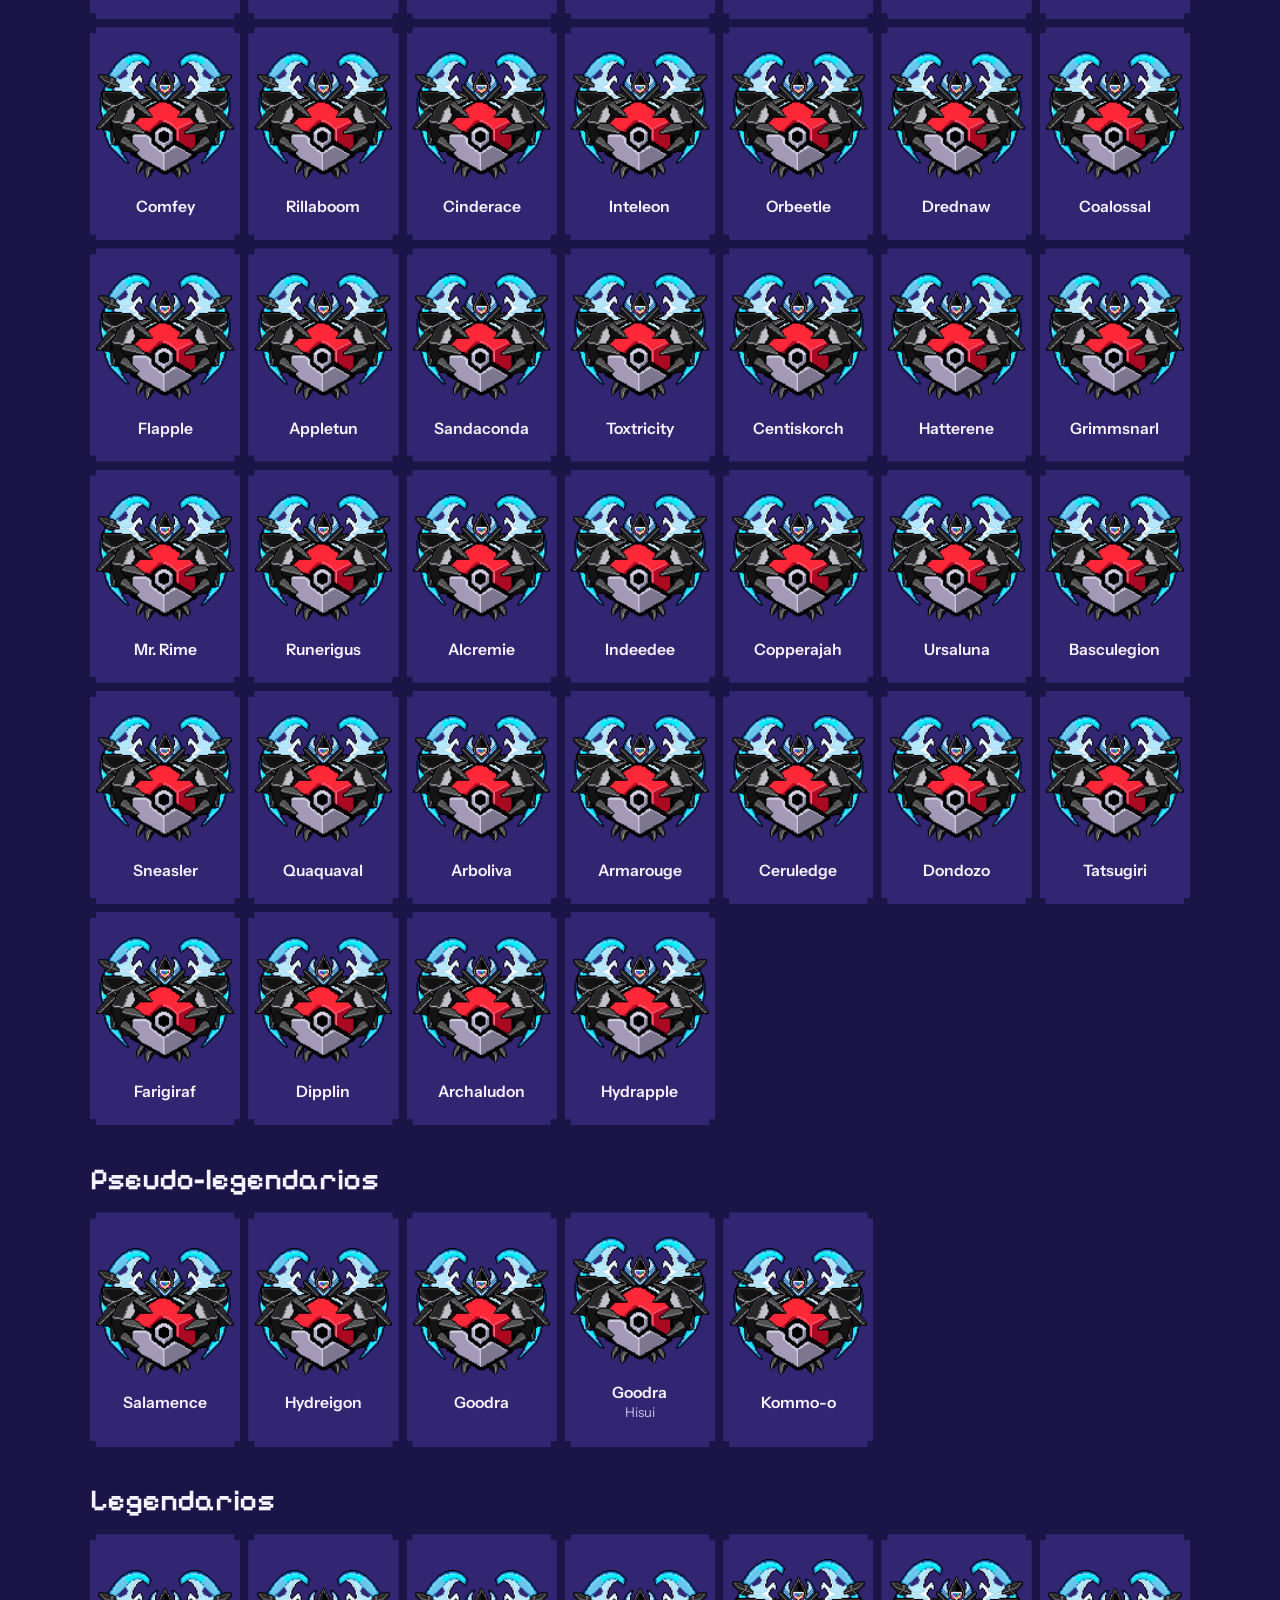
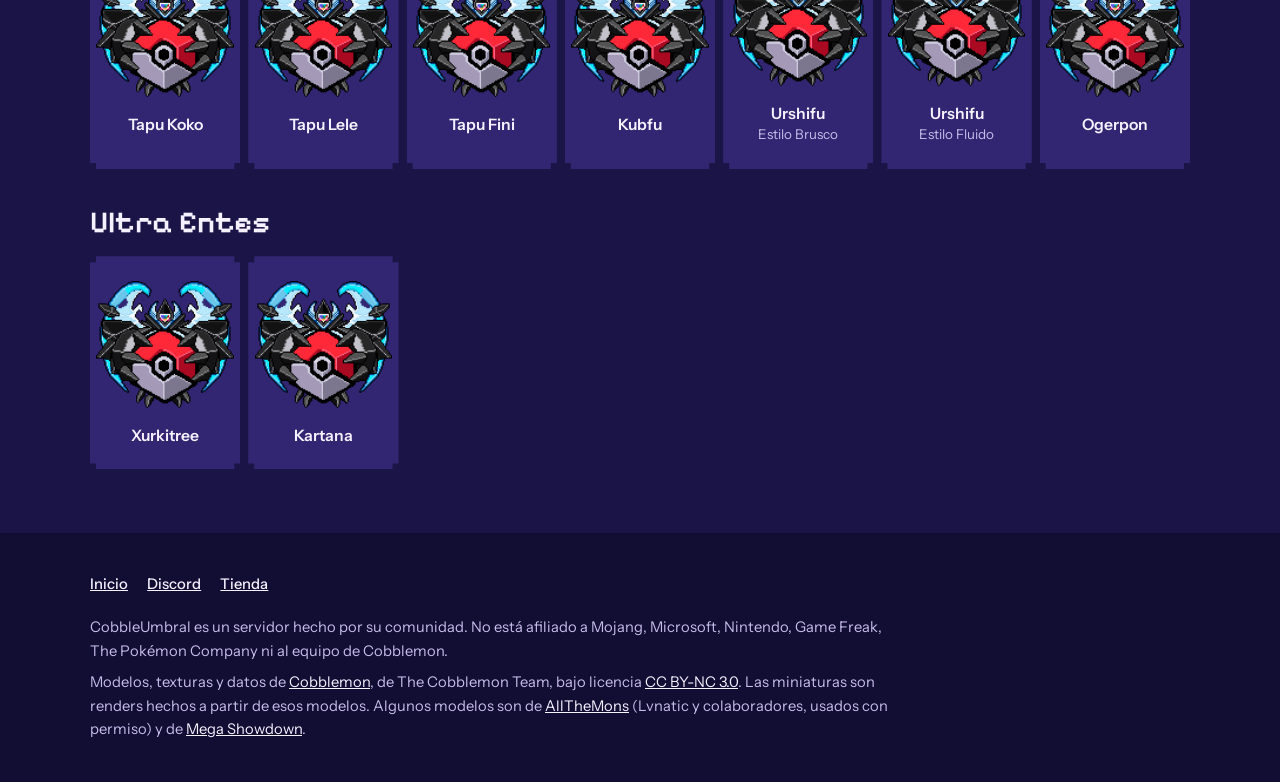
==== commit 764f85dd: "Update index.html" ====
--- a/index.html
+++ b/index.html
@@ -47,6 +47,7 @@
 
 /* --- Reclutamiento Umbral --- */
 ["Whimsicott","reclutamiento","whimsicott"],
+["Chien-Pao","reclutamiento","chien-pao"],
 ["Corviknight","reclutamiento","corviknight"],
 
 /* --- Prohibición Umbral --- */
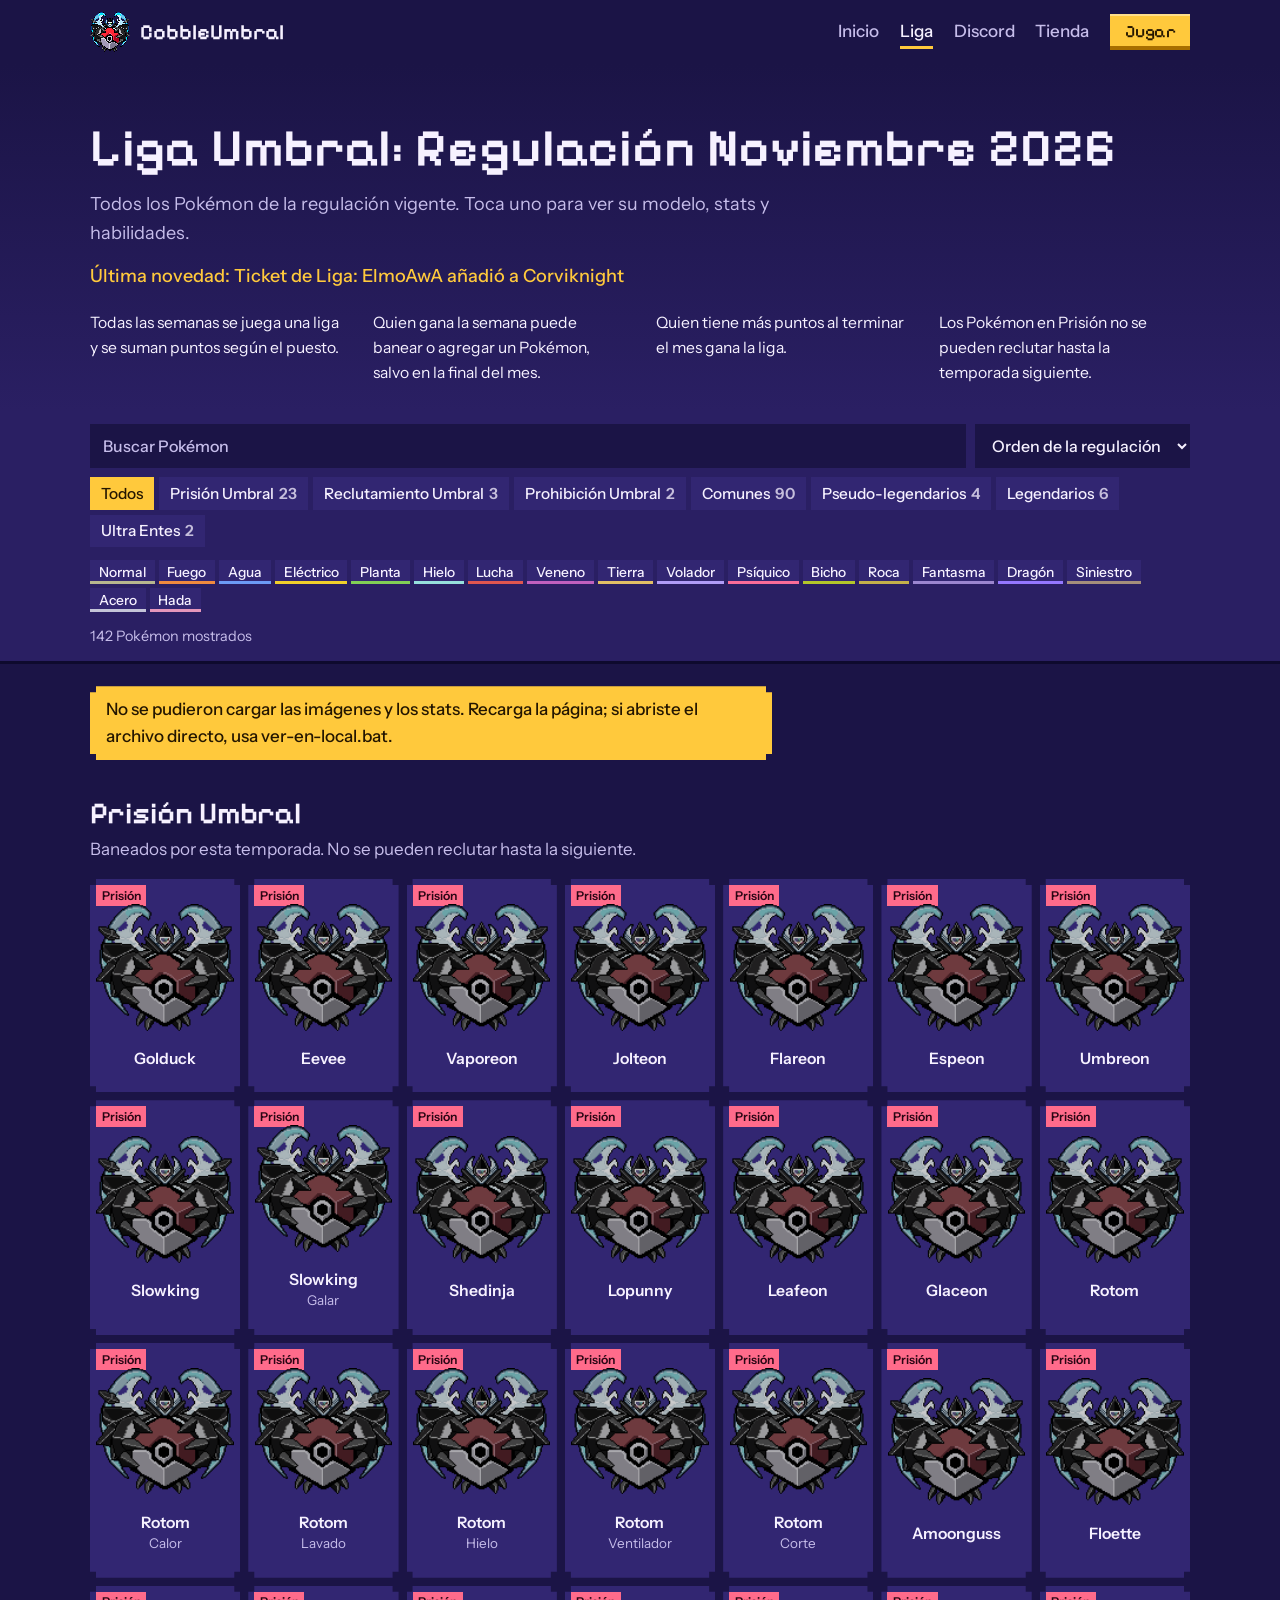
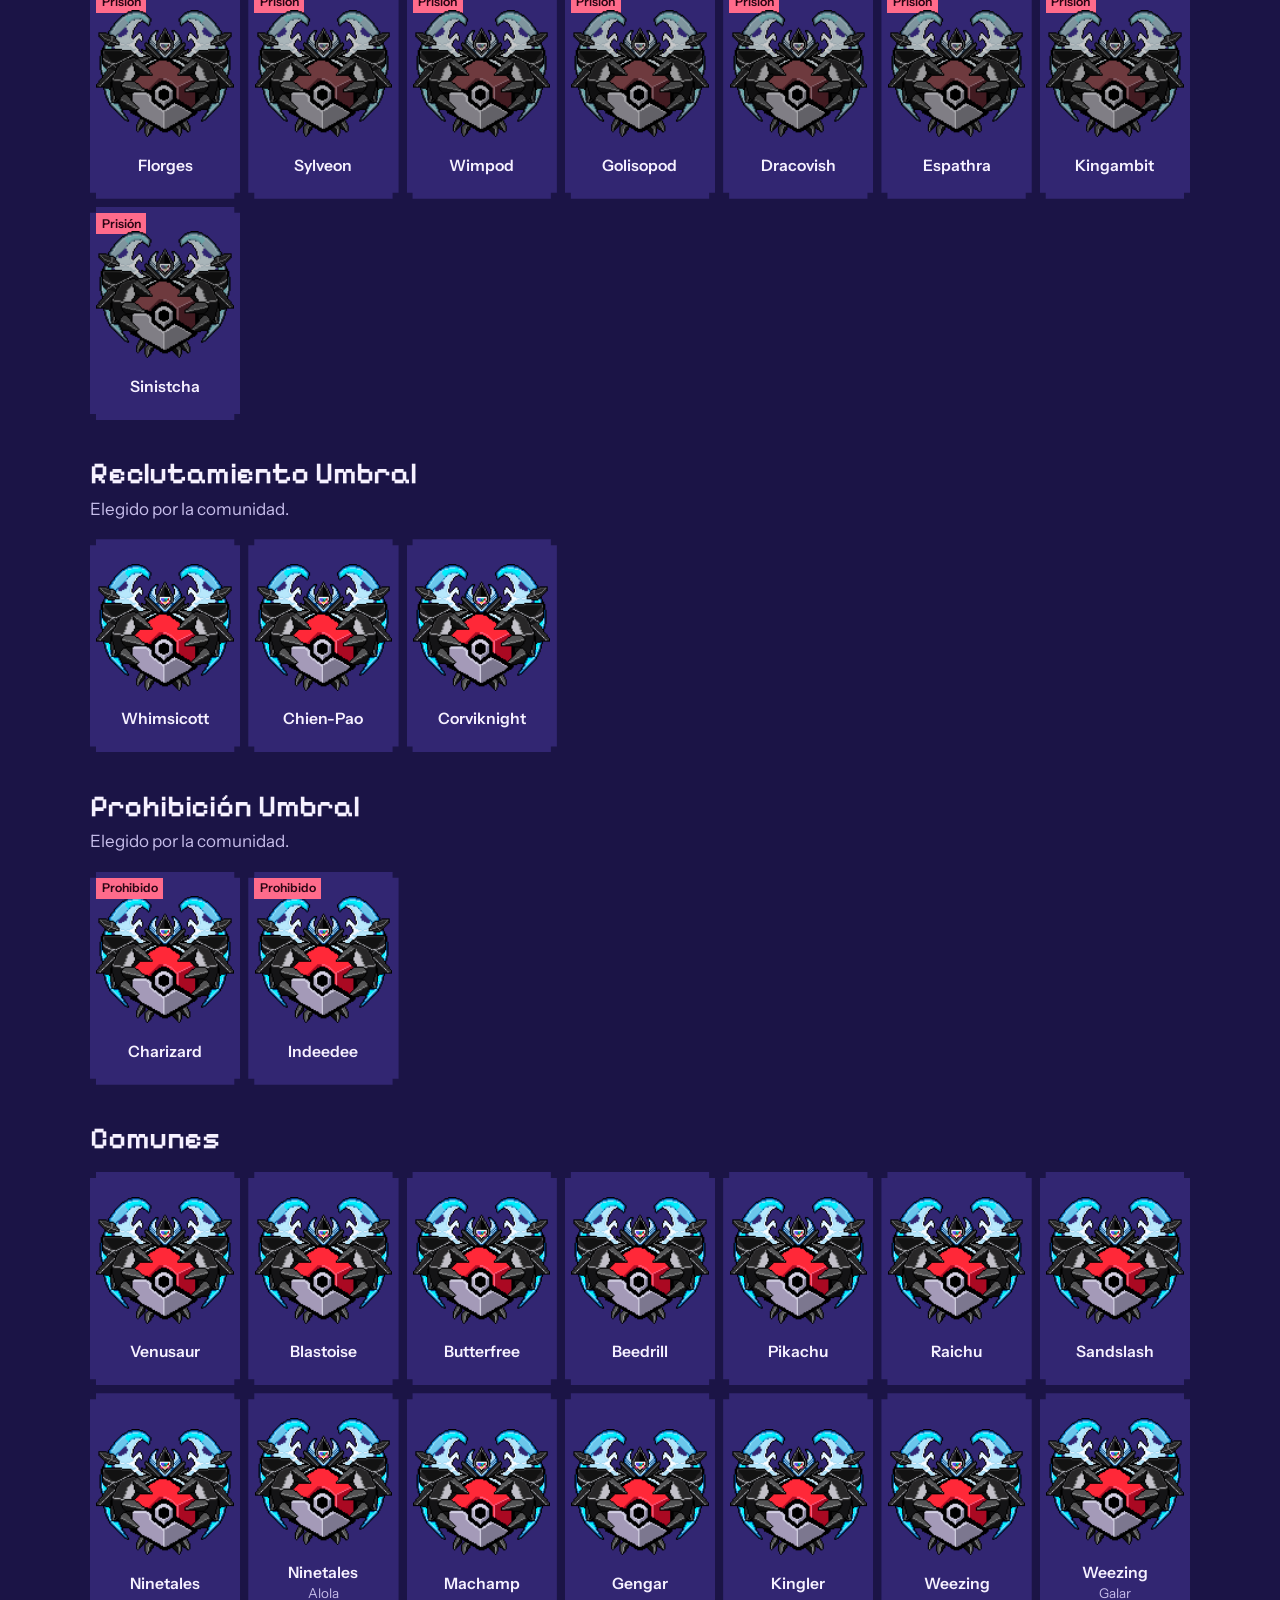
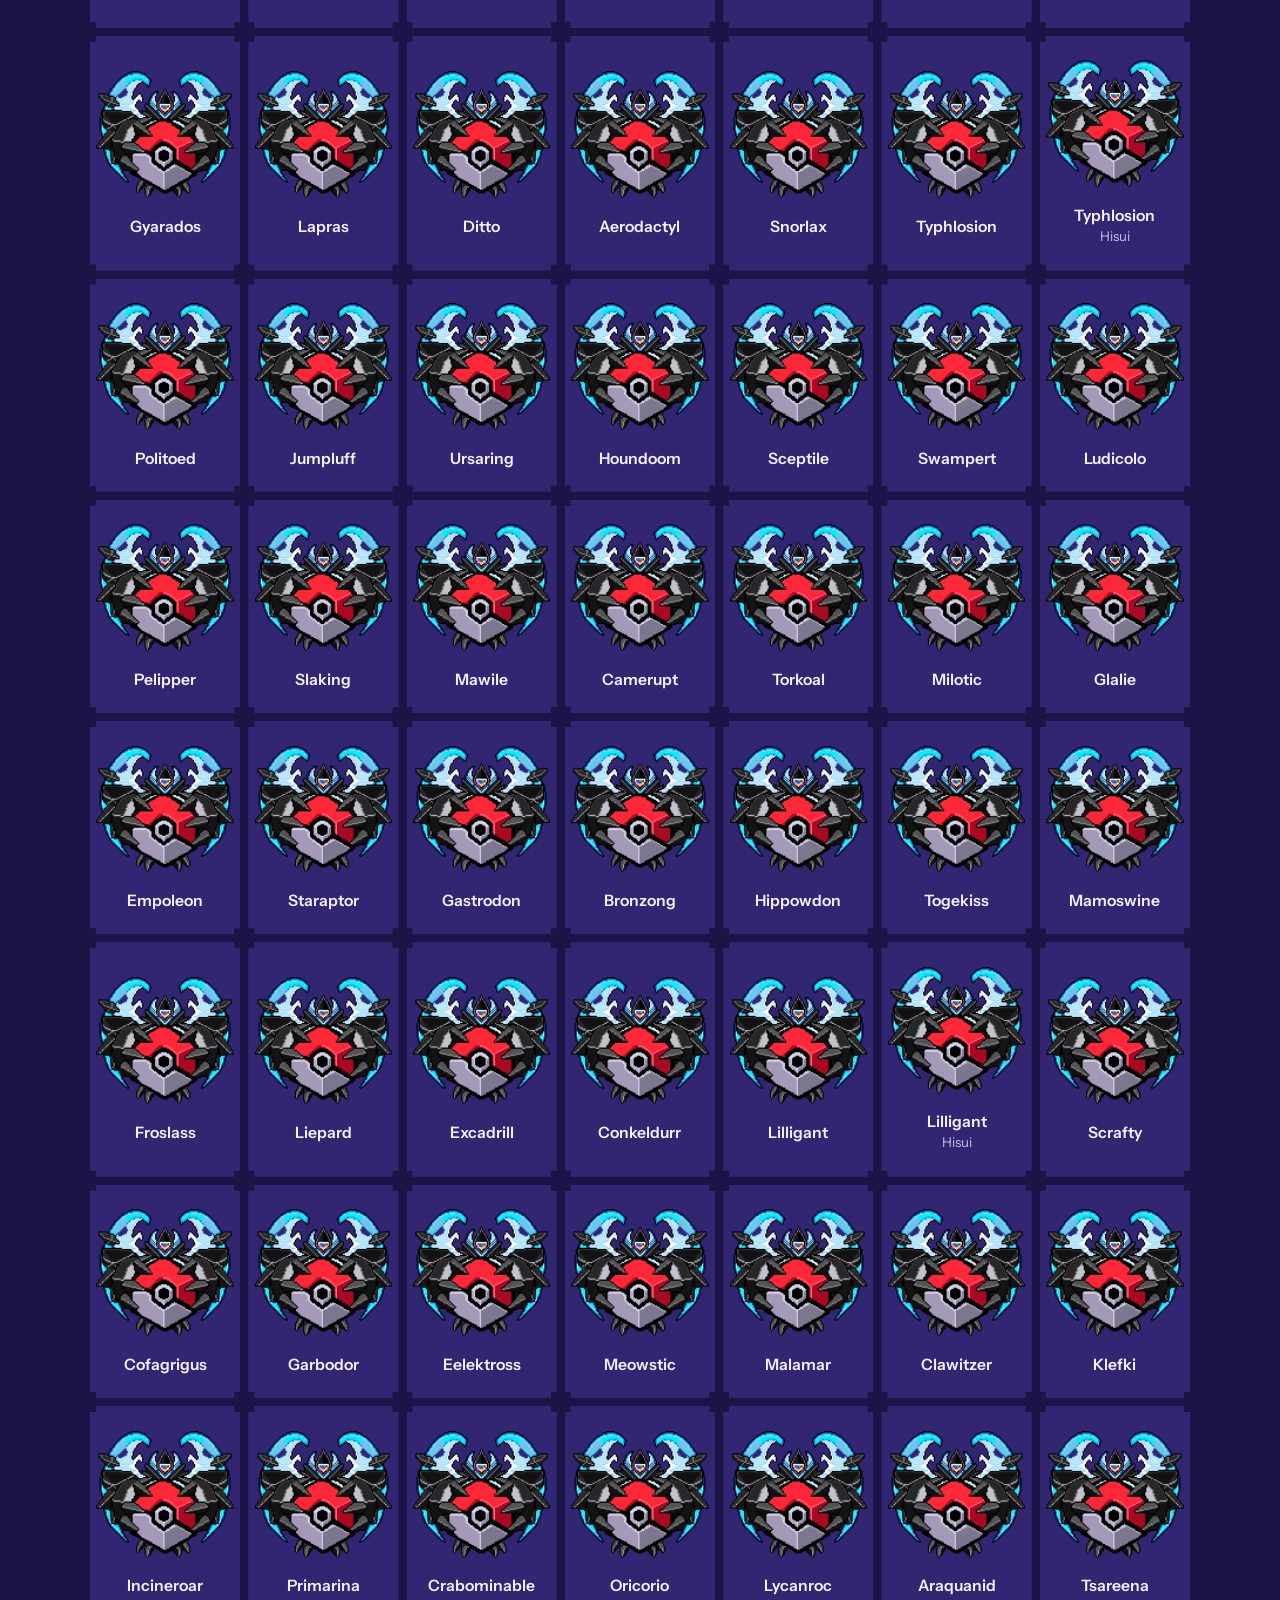
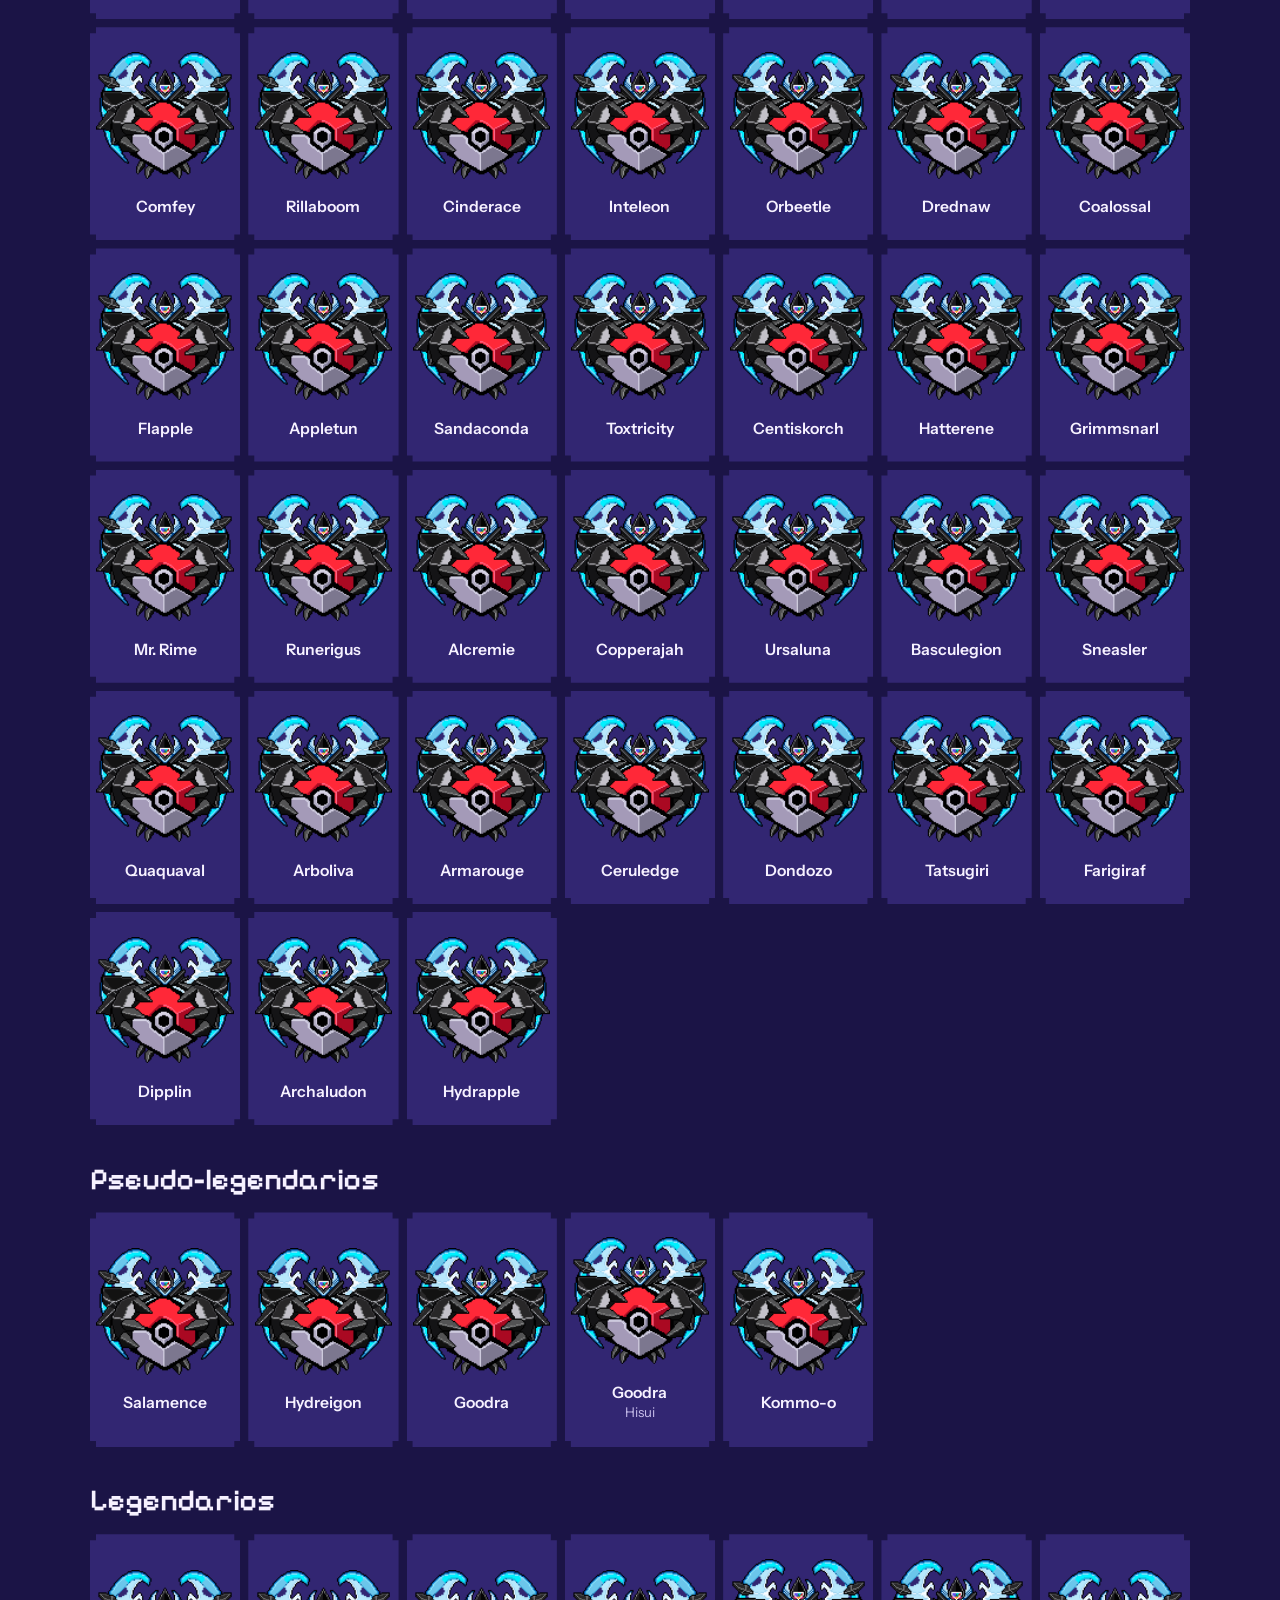
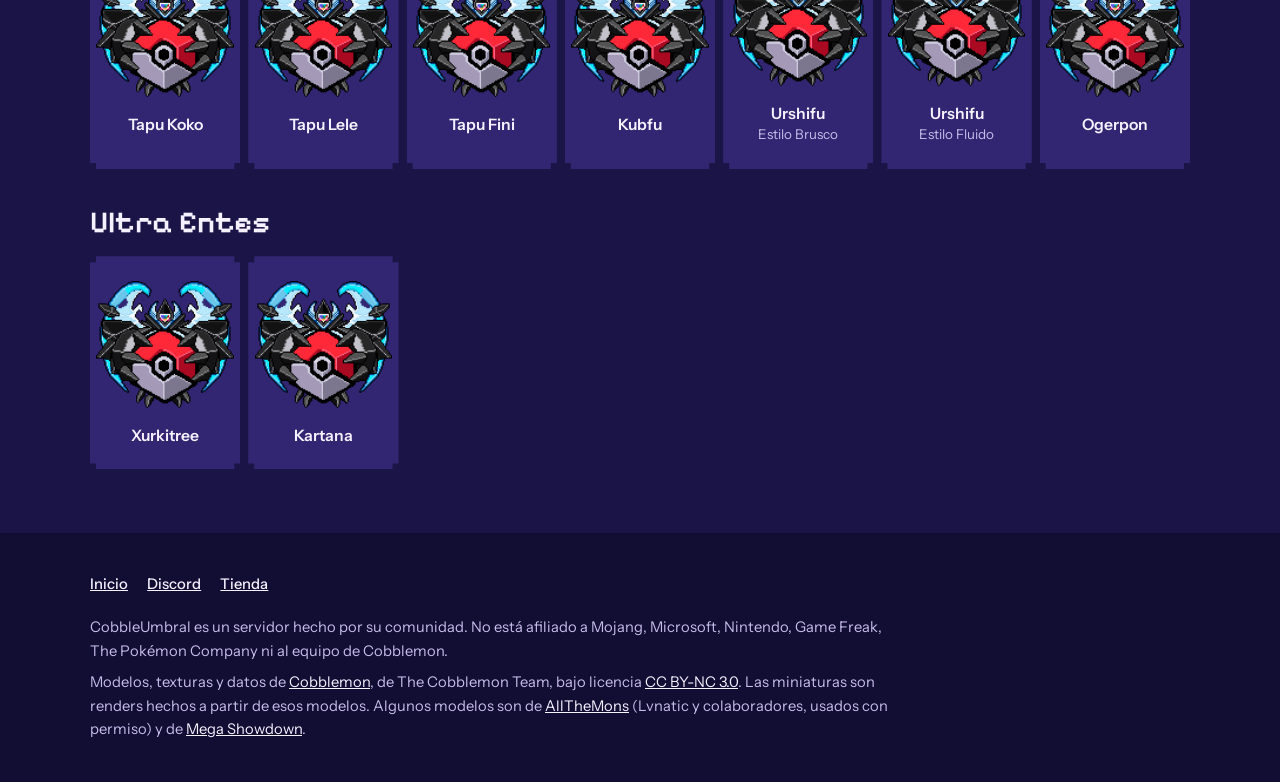
==== commit c7cfcdf8: "Ticket de Liga: Chunderto baneó a Indeedee" ====
--- a/index.html
+++ b/index.html
@@ -169,7 +169,7 @@
 ["Mr. Rime","comun","mr-rime"],
 ["Runerigus","comun","runerigus"],
 ["Alcremie","comun","alcremie"],
-["Indeedee","comun","indeedee-male"],
+["Indeedee","prohibicion","indeedee-male"],
 ["Copperajah","comun","copperajah"],
 ["Ursaluna","comun","ursaluna"],
 ["Basculegion","comun","basculegion-male"],
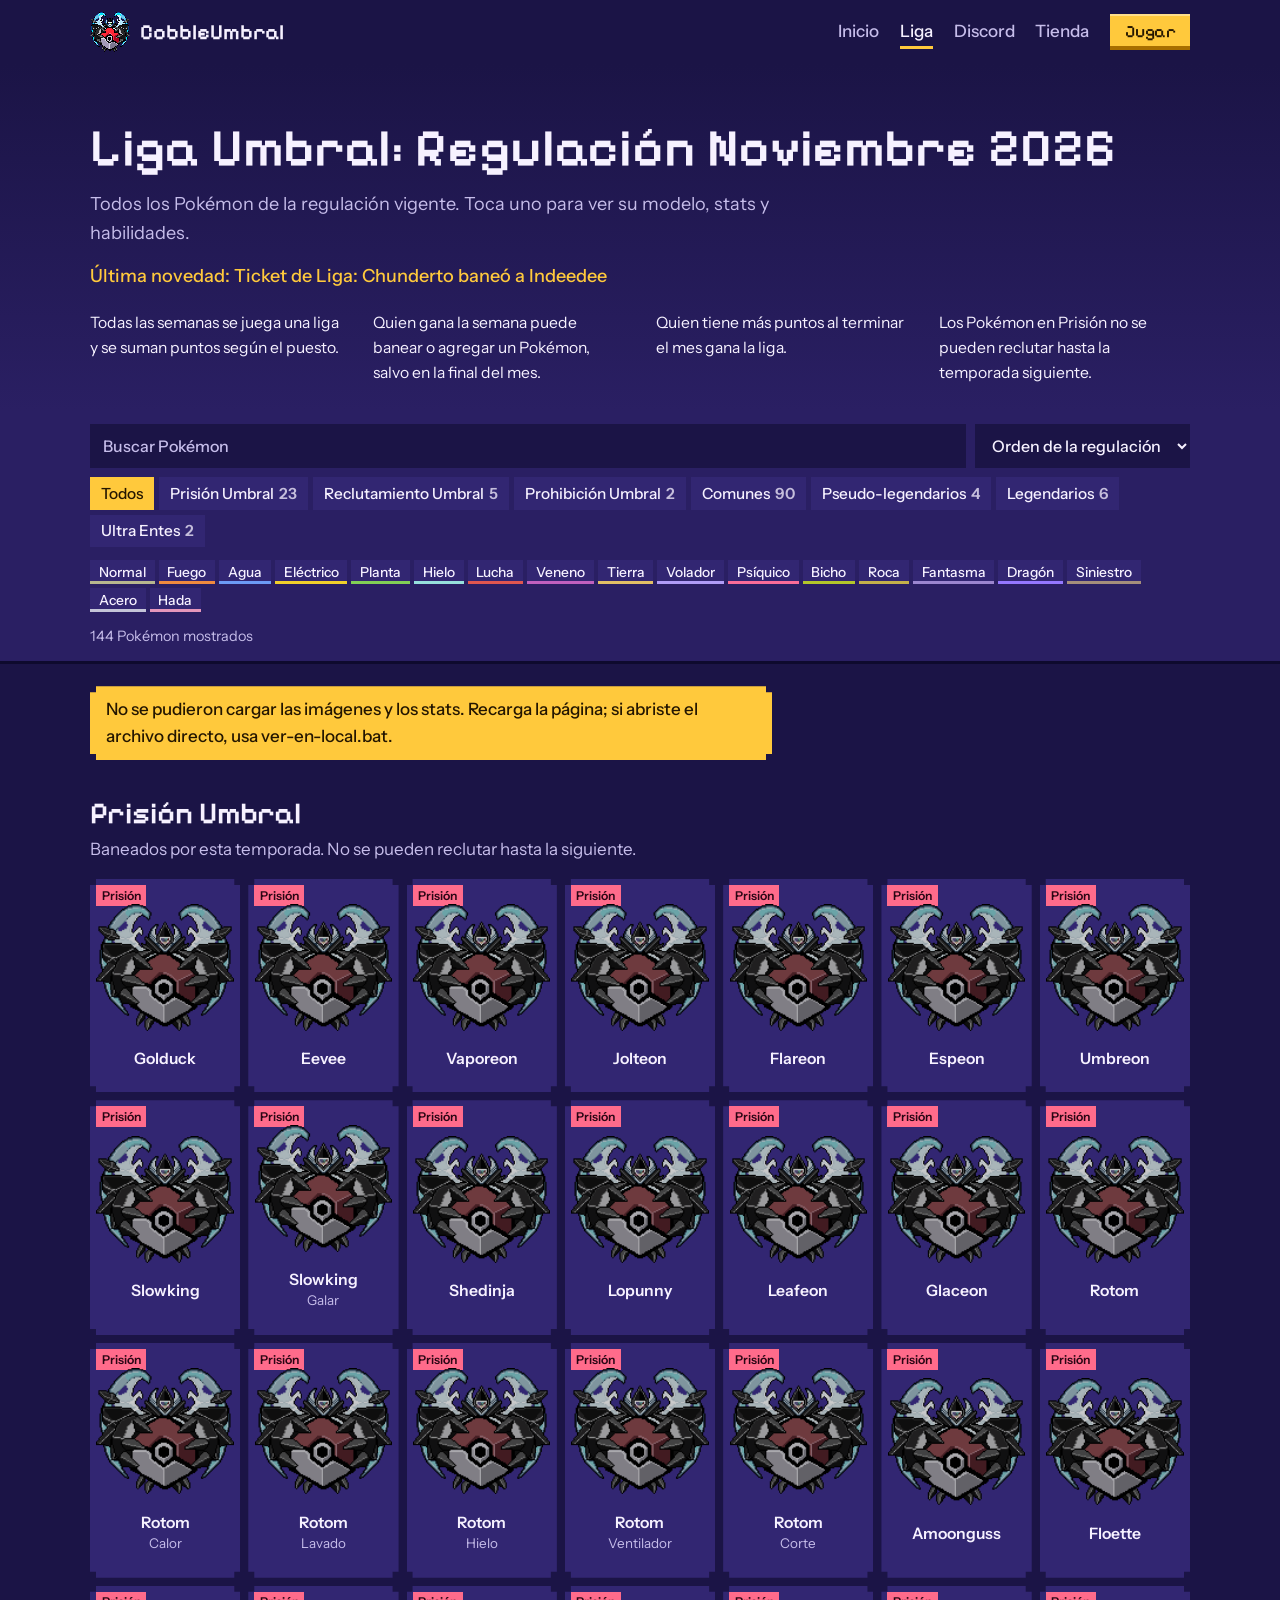
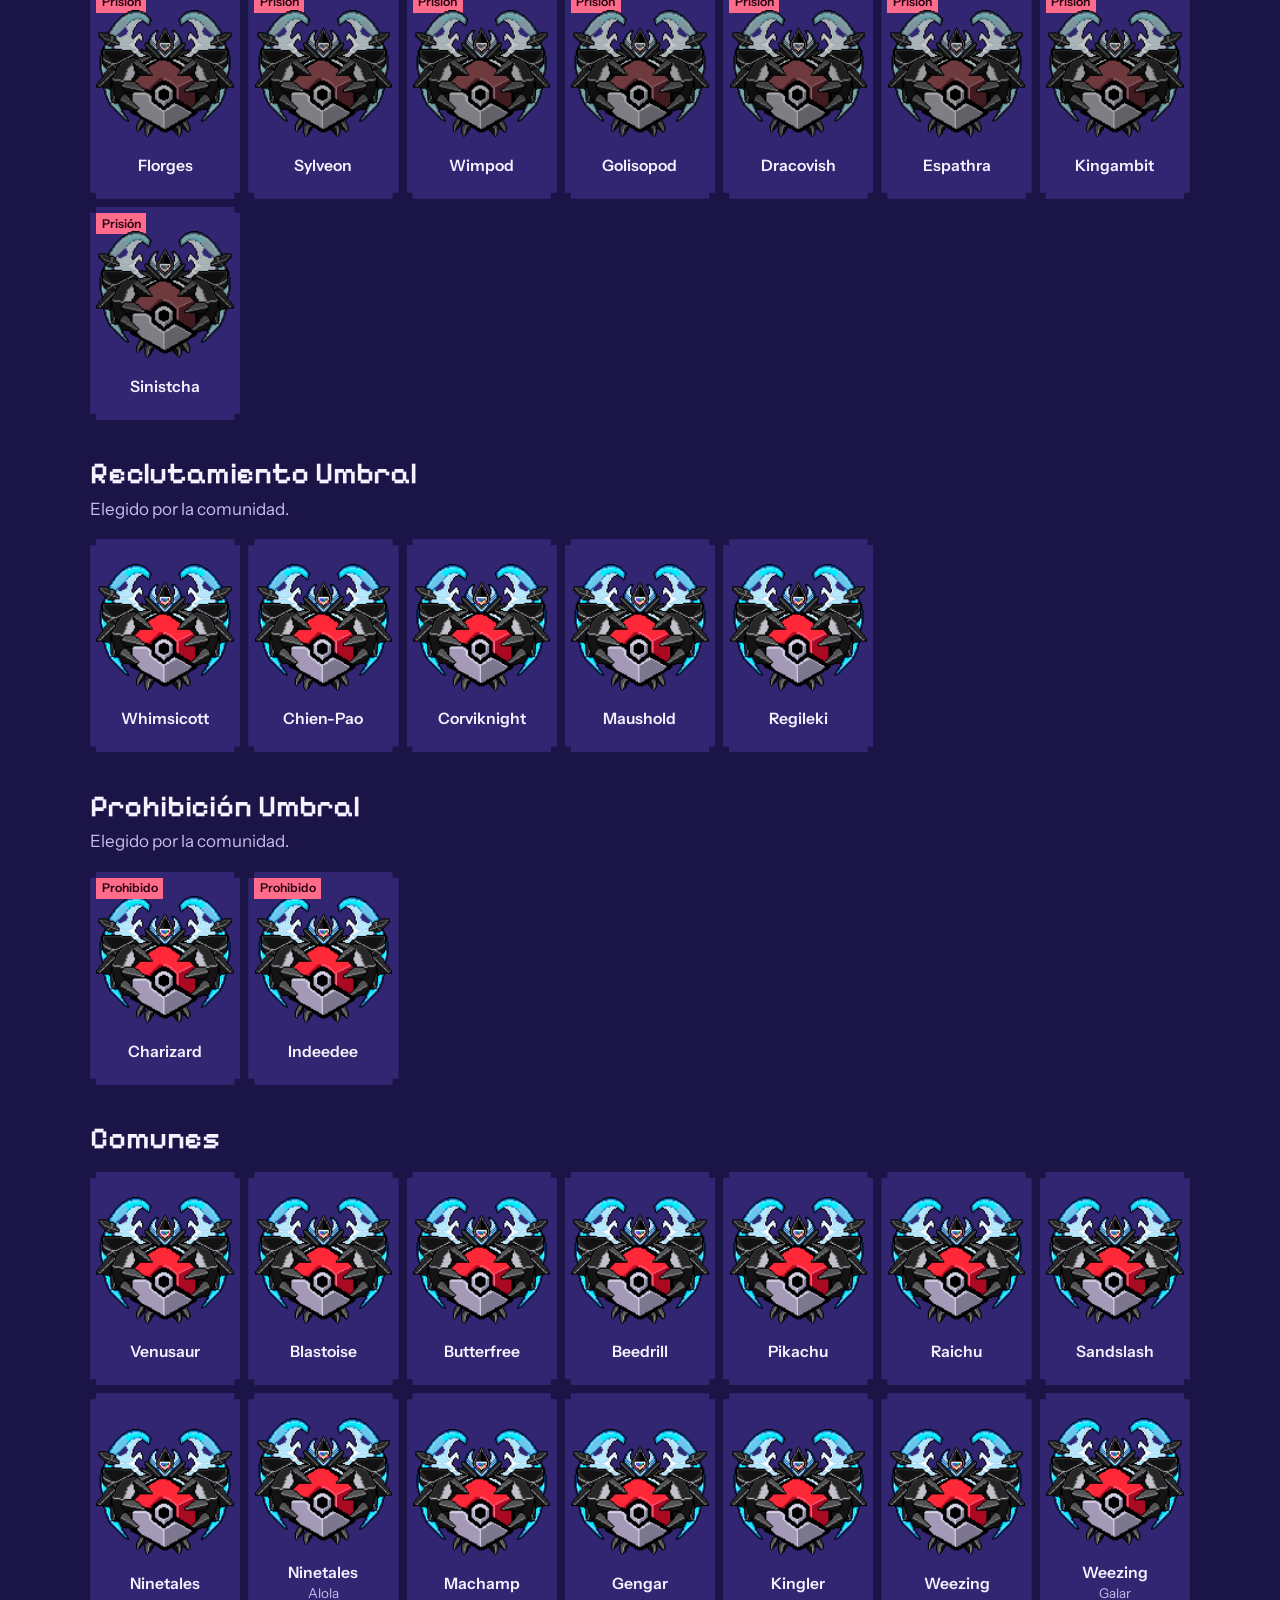
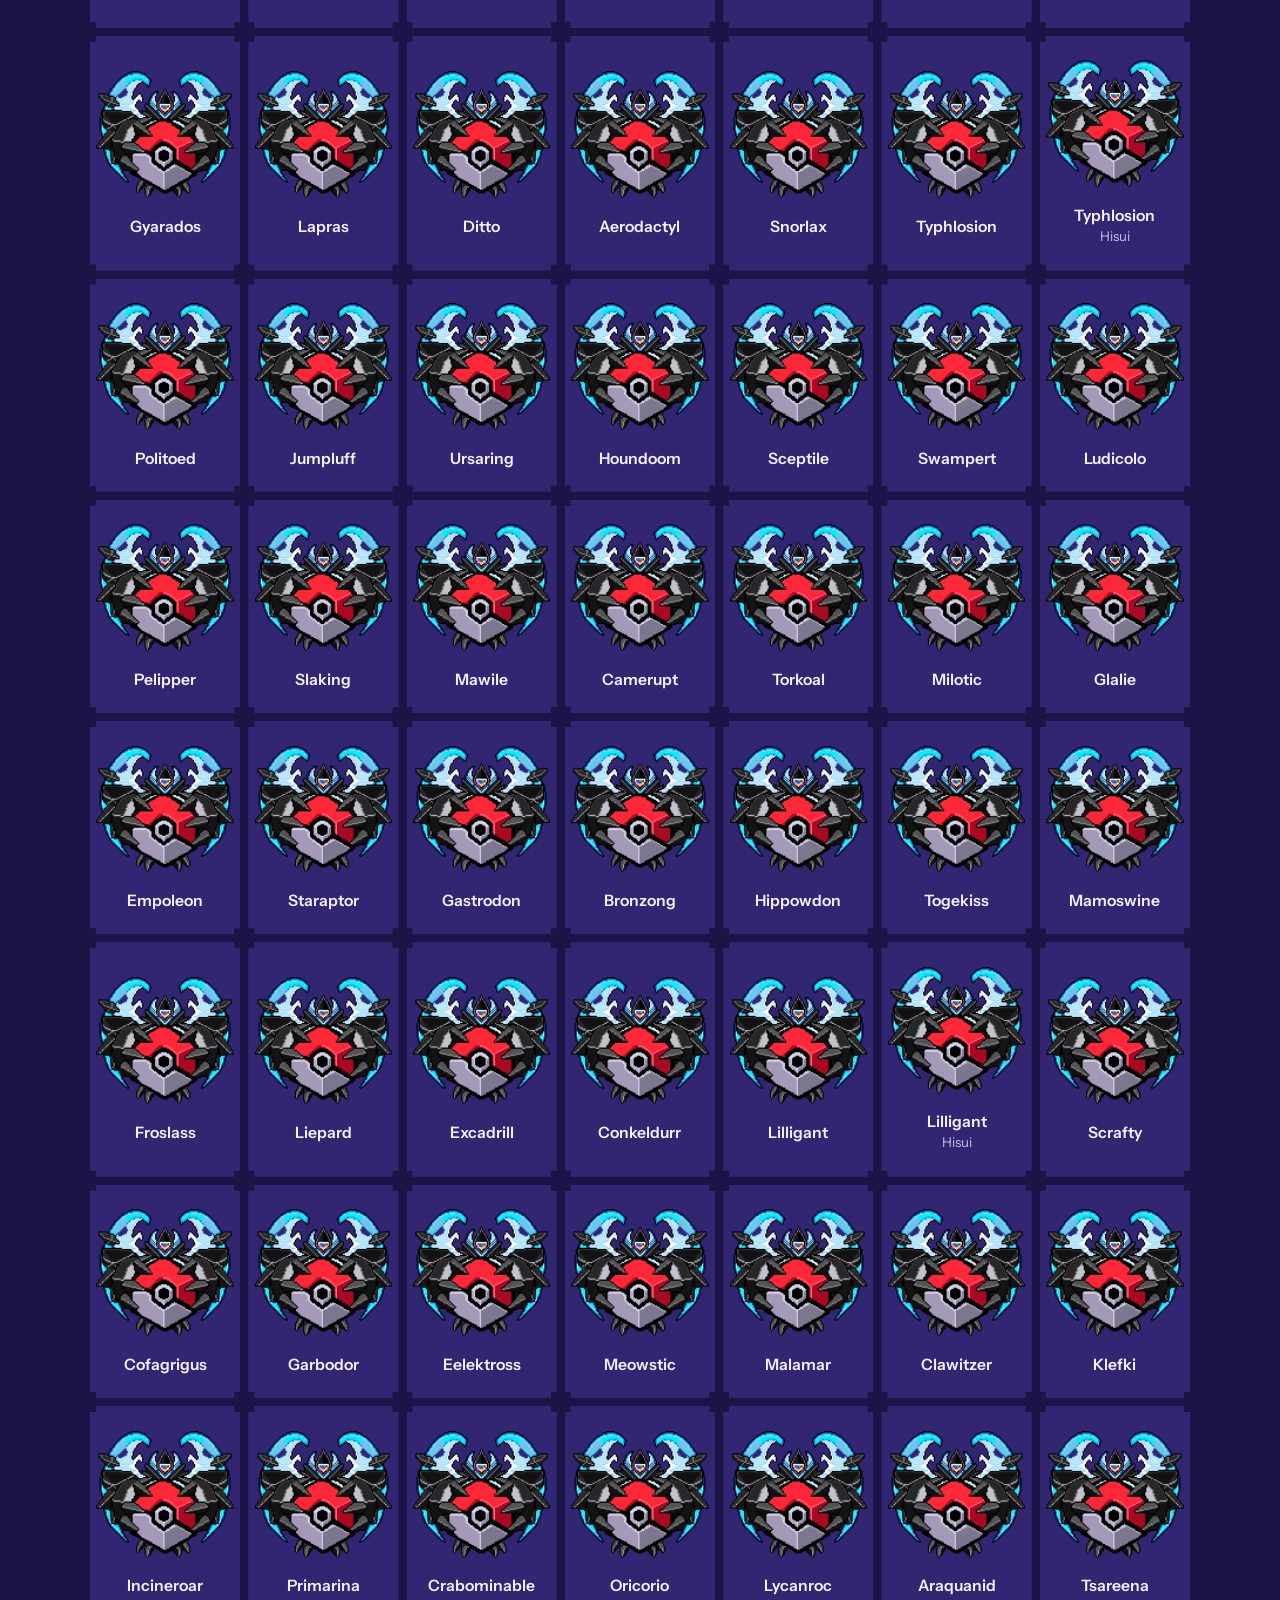
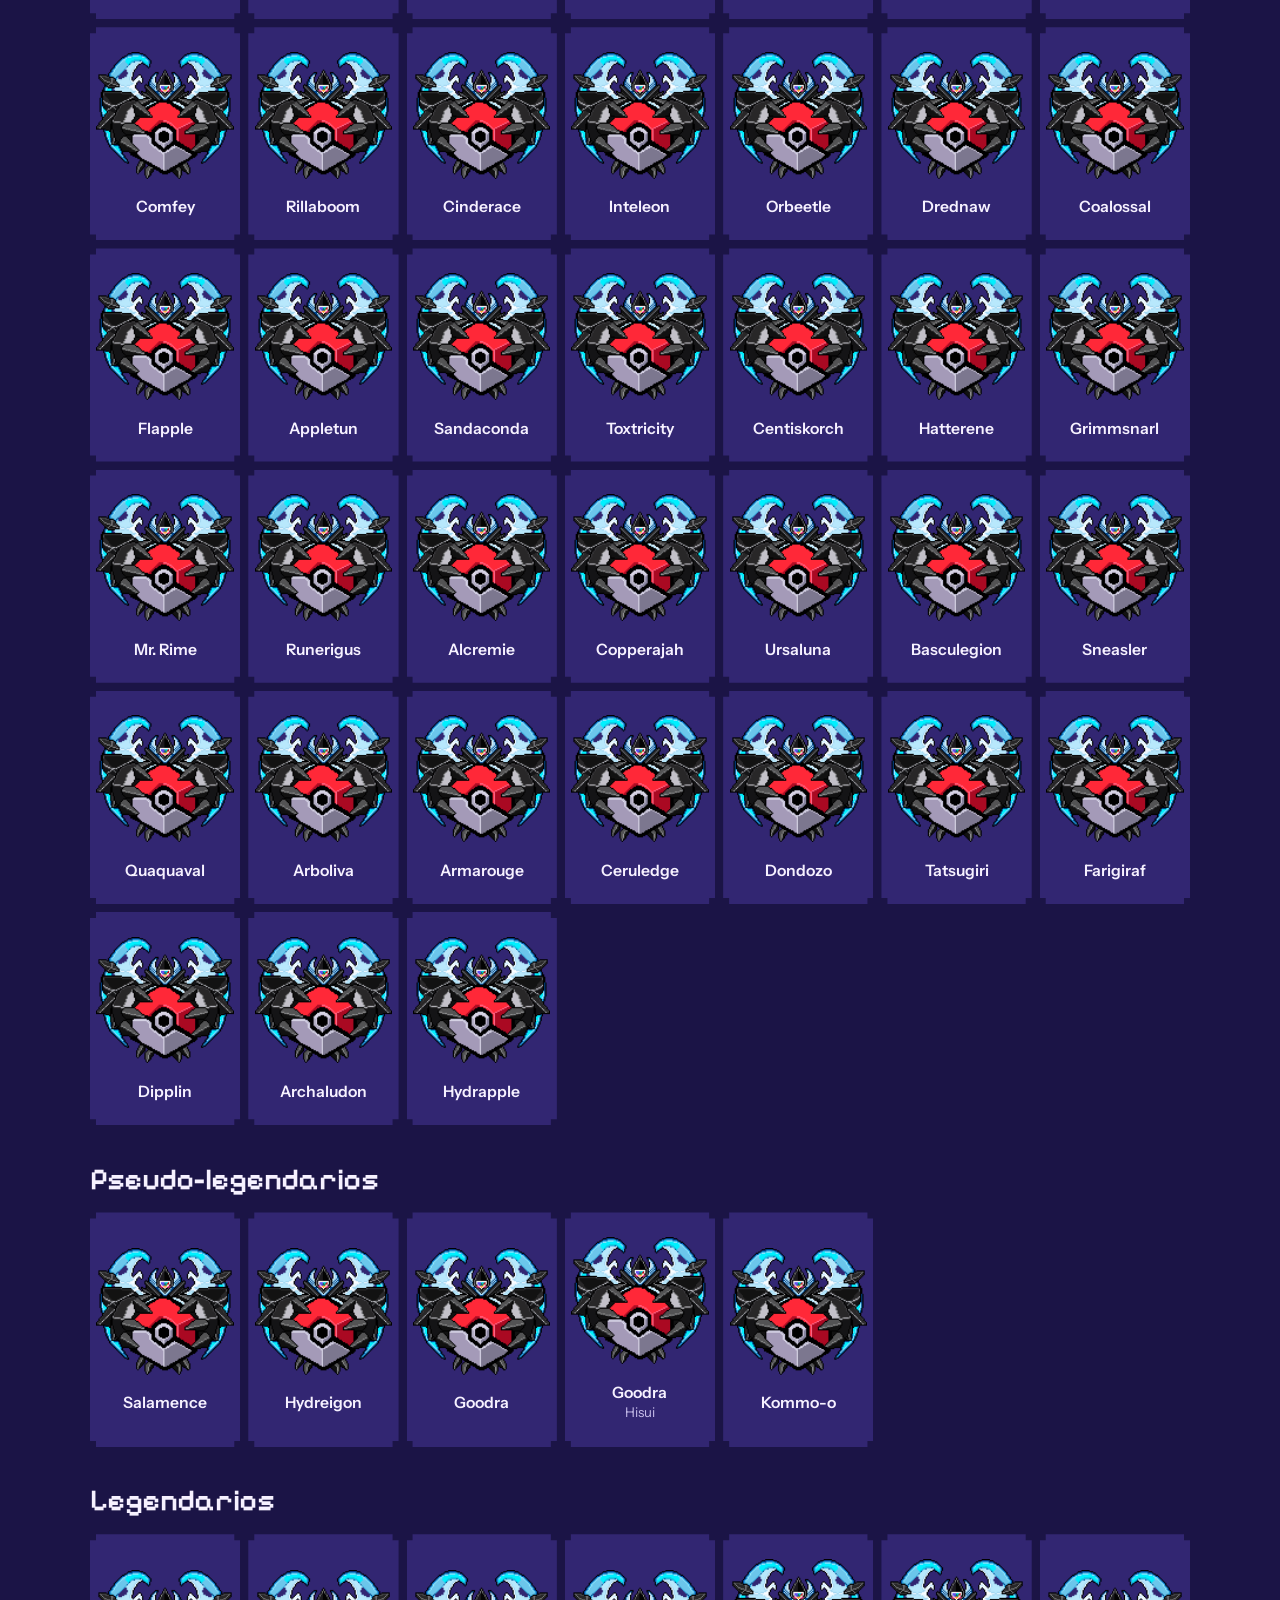
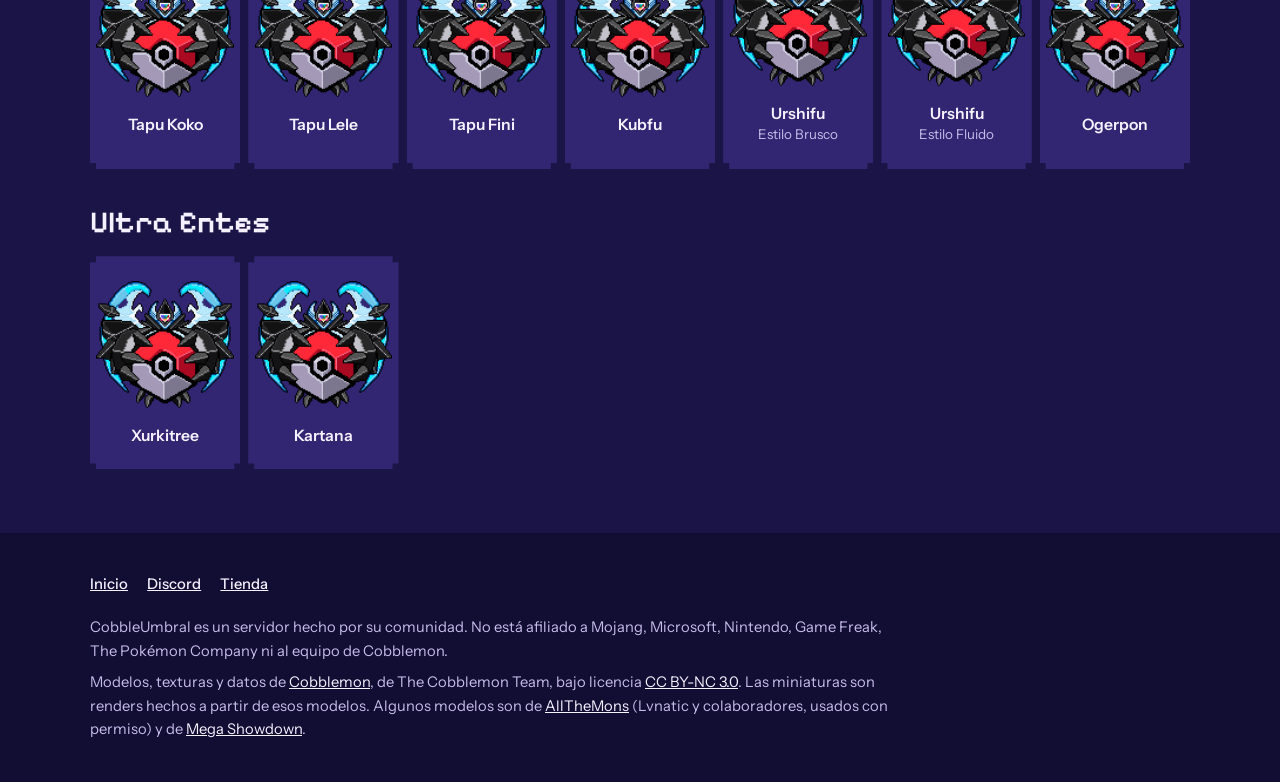
==== commit bfc12d3a: "Update index.html" ====
--- a/index.html
+++ b/index.html
@@ -49,6 +49,8 @@
 ["Whimsicott","reclutamiento","whimsicott"],
 ["Chien-Pao","reclutamiento","chien-pao"],
 ["Corviknight","reclutamiento","corviknight"],
+["Maushold","reclutamiento","maushold"],
+["Regileki","reclutamiento","regileki"],
 
 /* --- Prohibición Umbral --- */
 ["Unown","prohibicion","unown"],
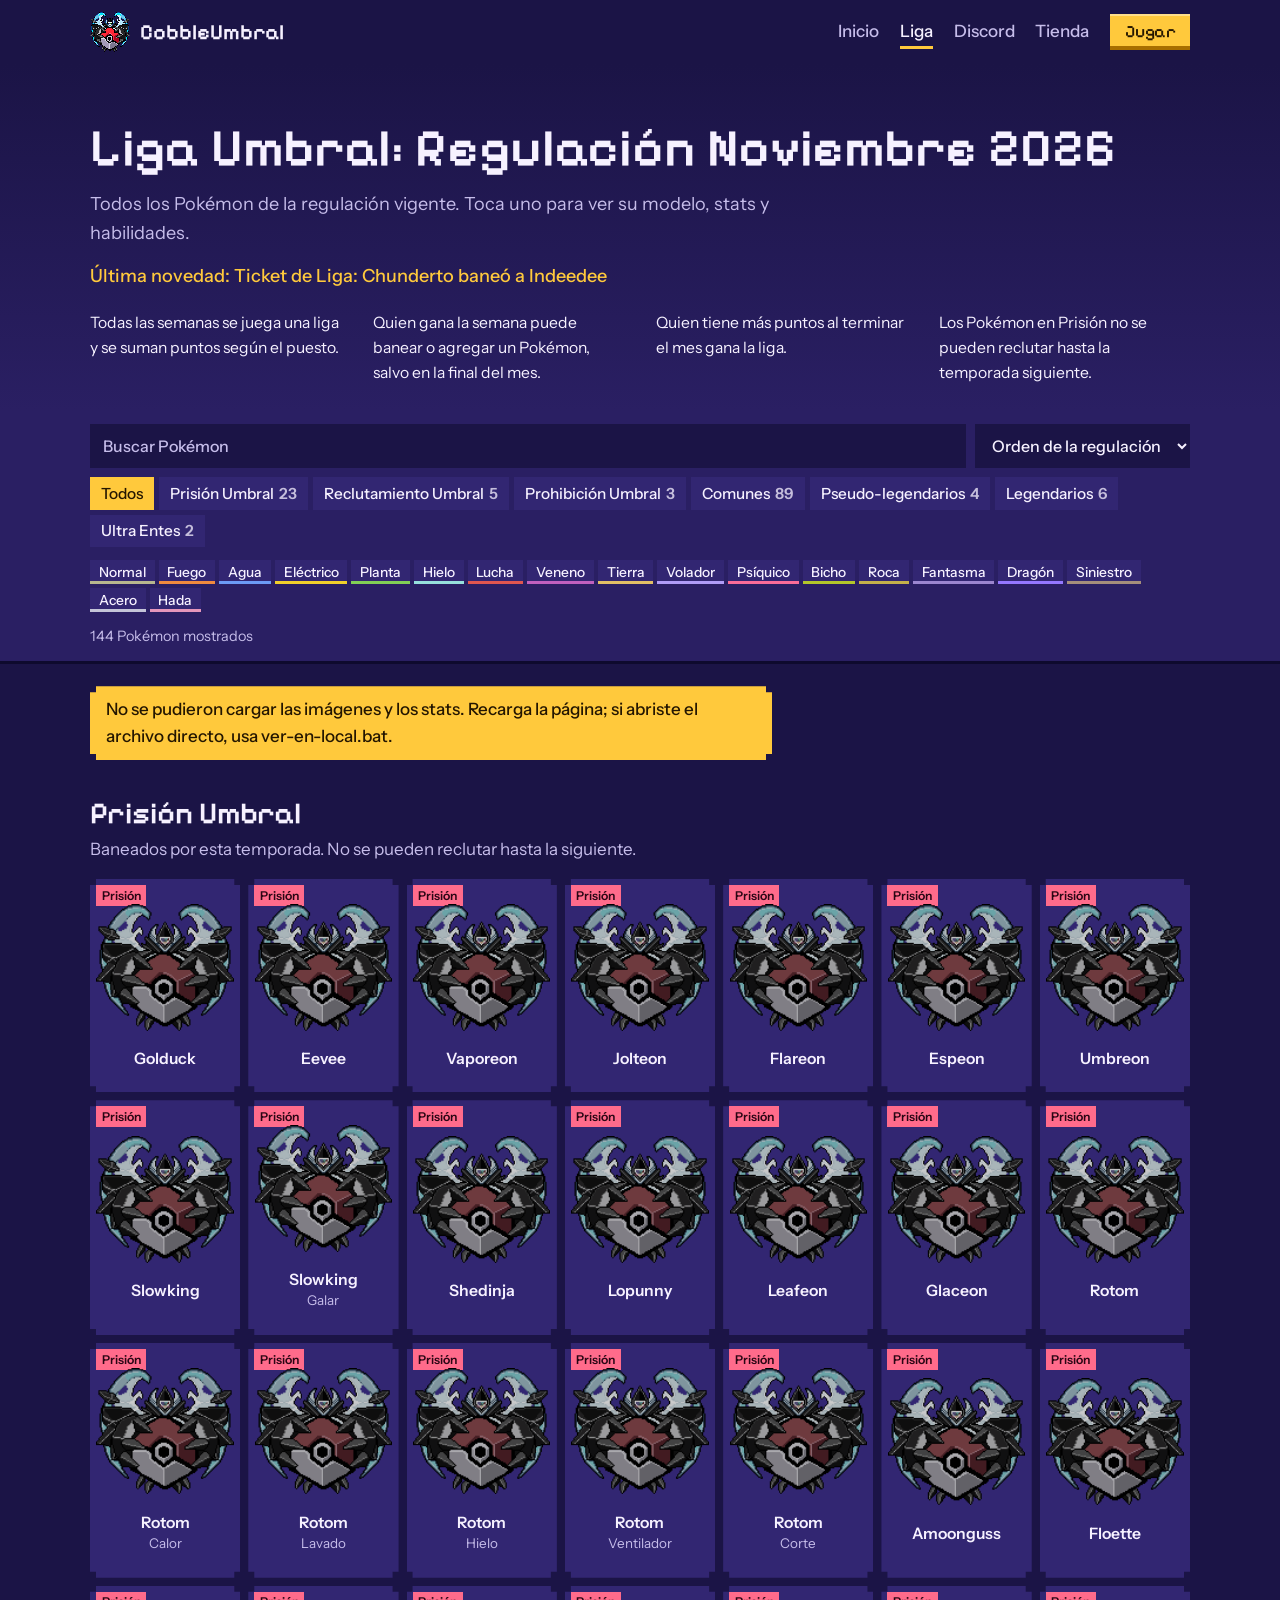
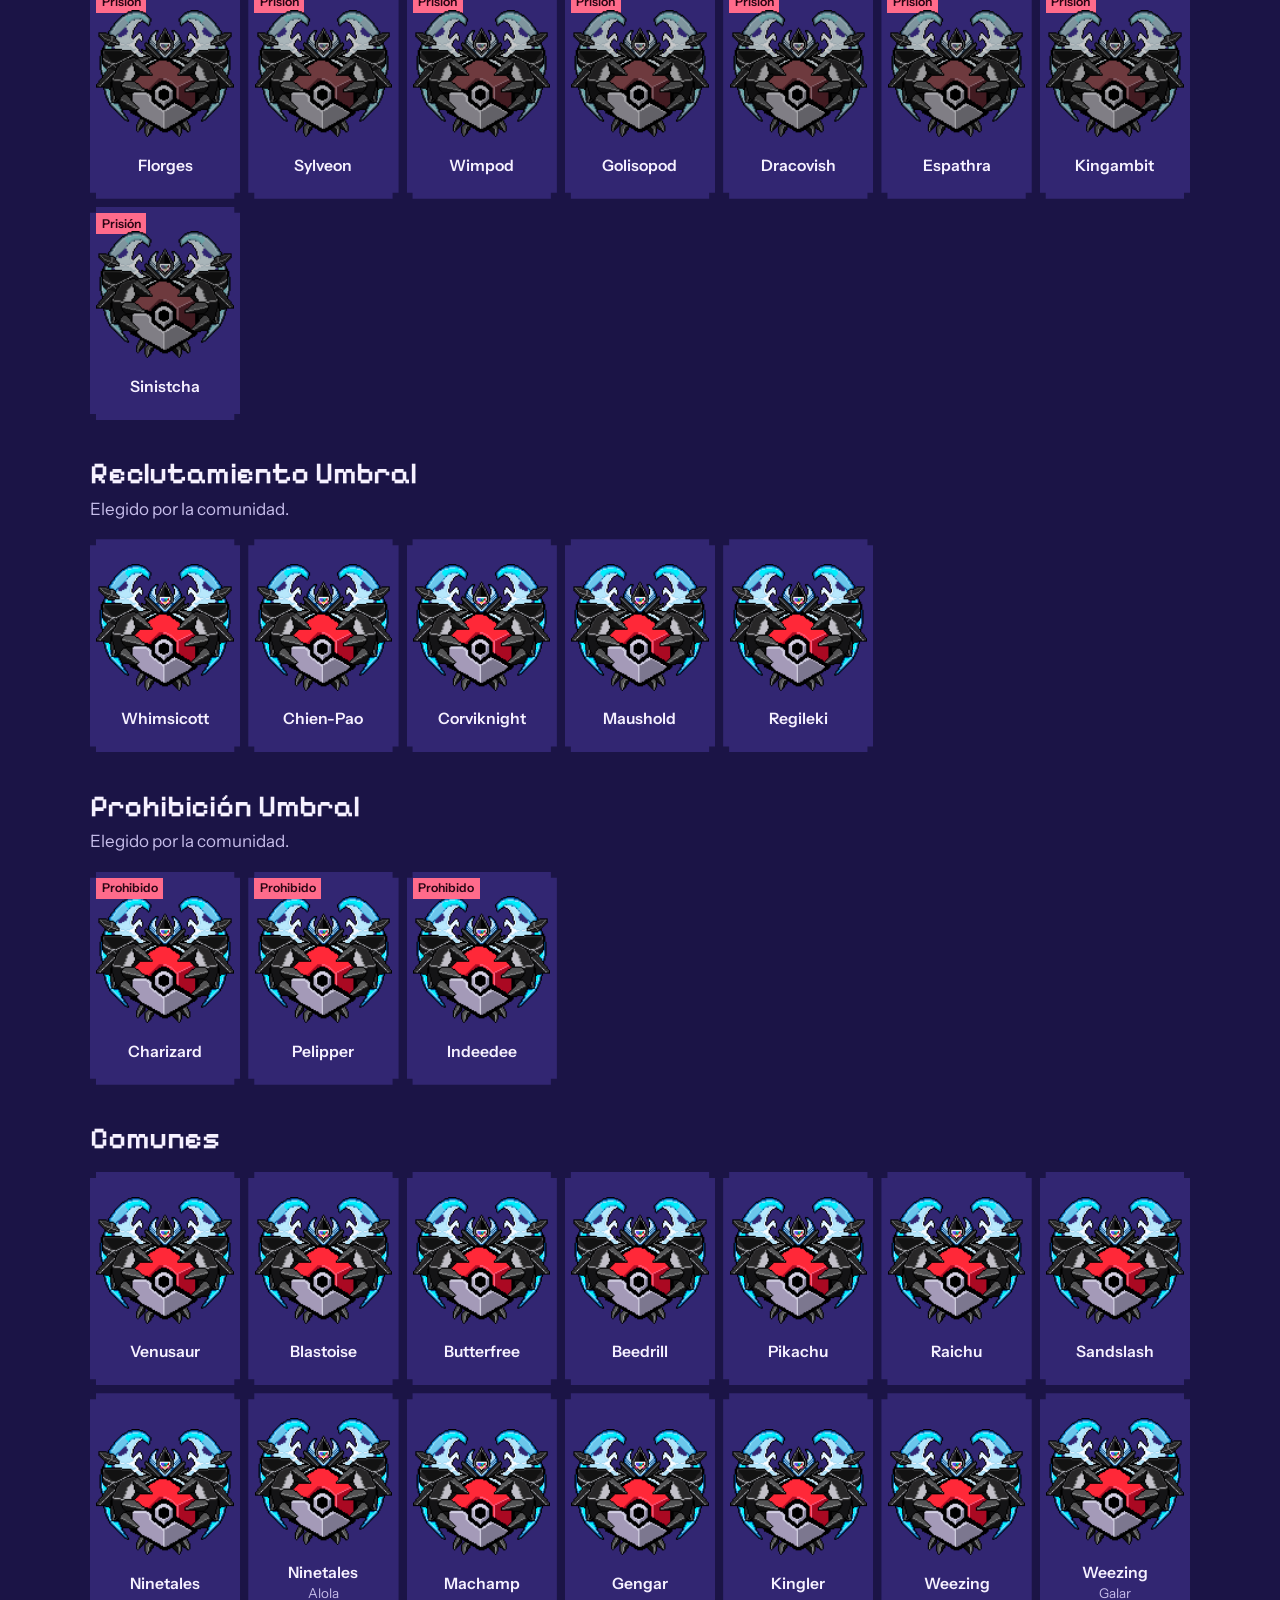
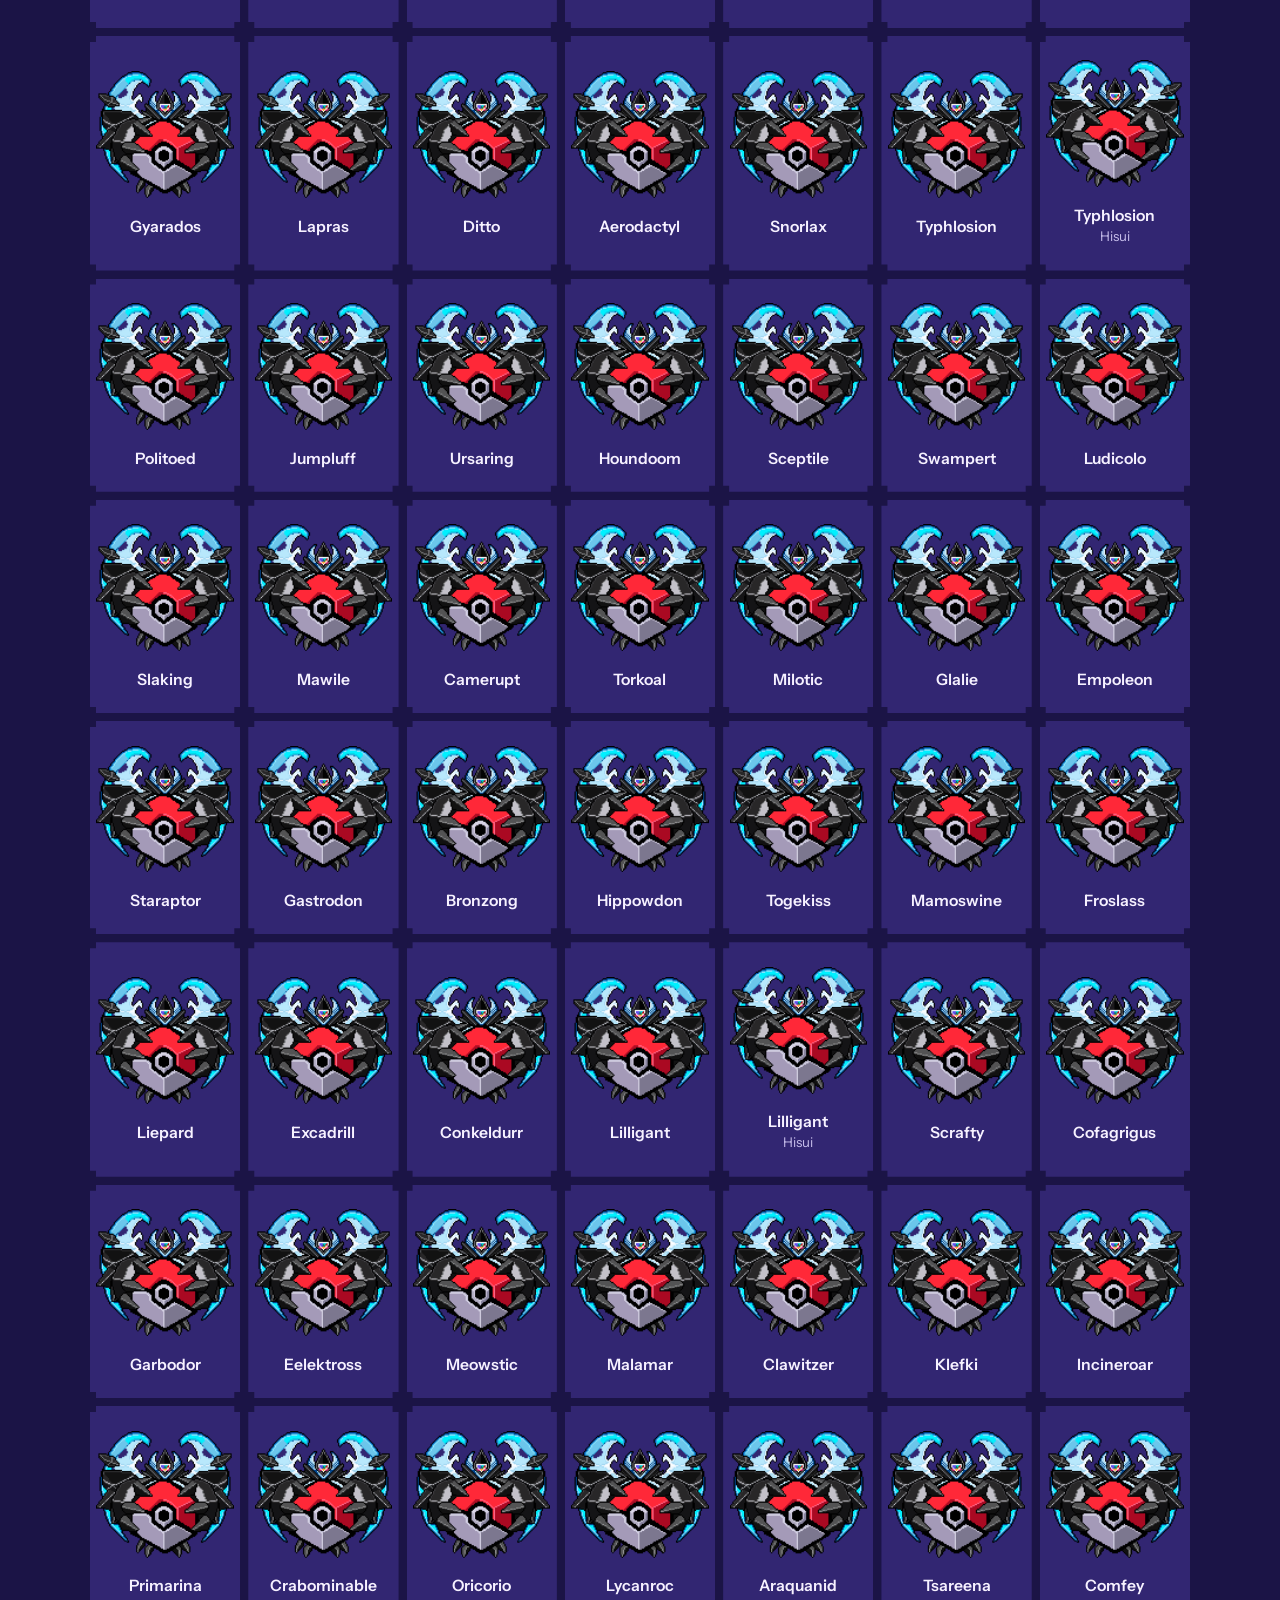
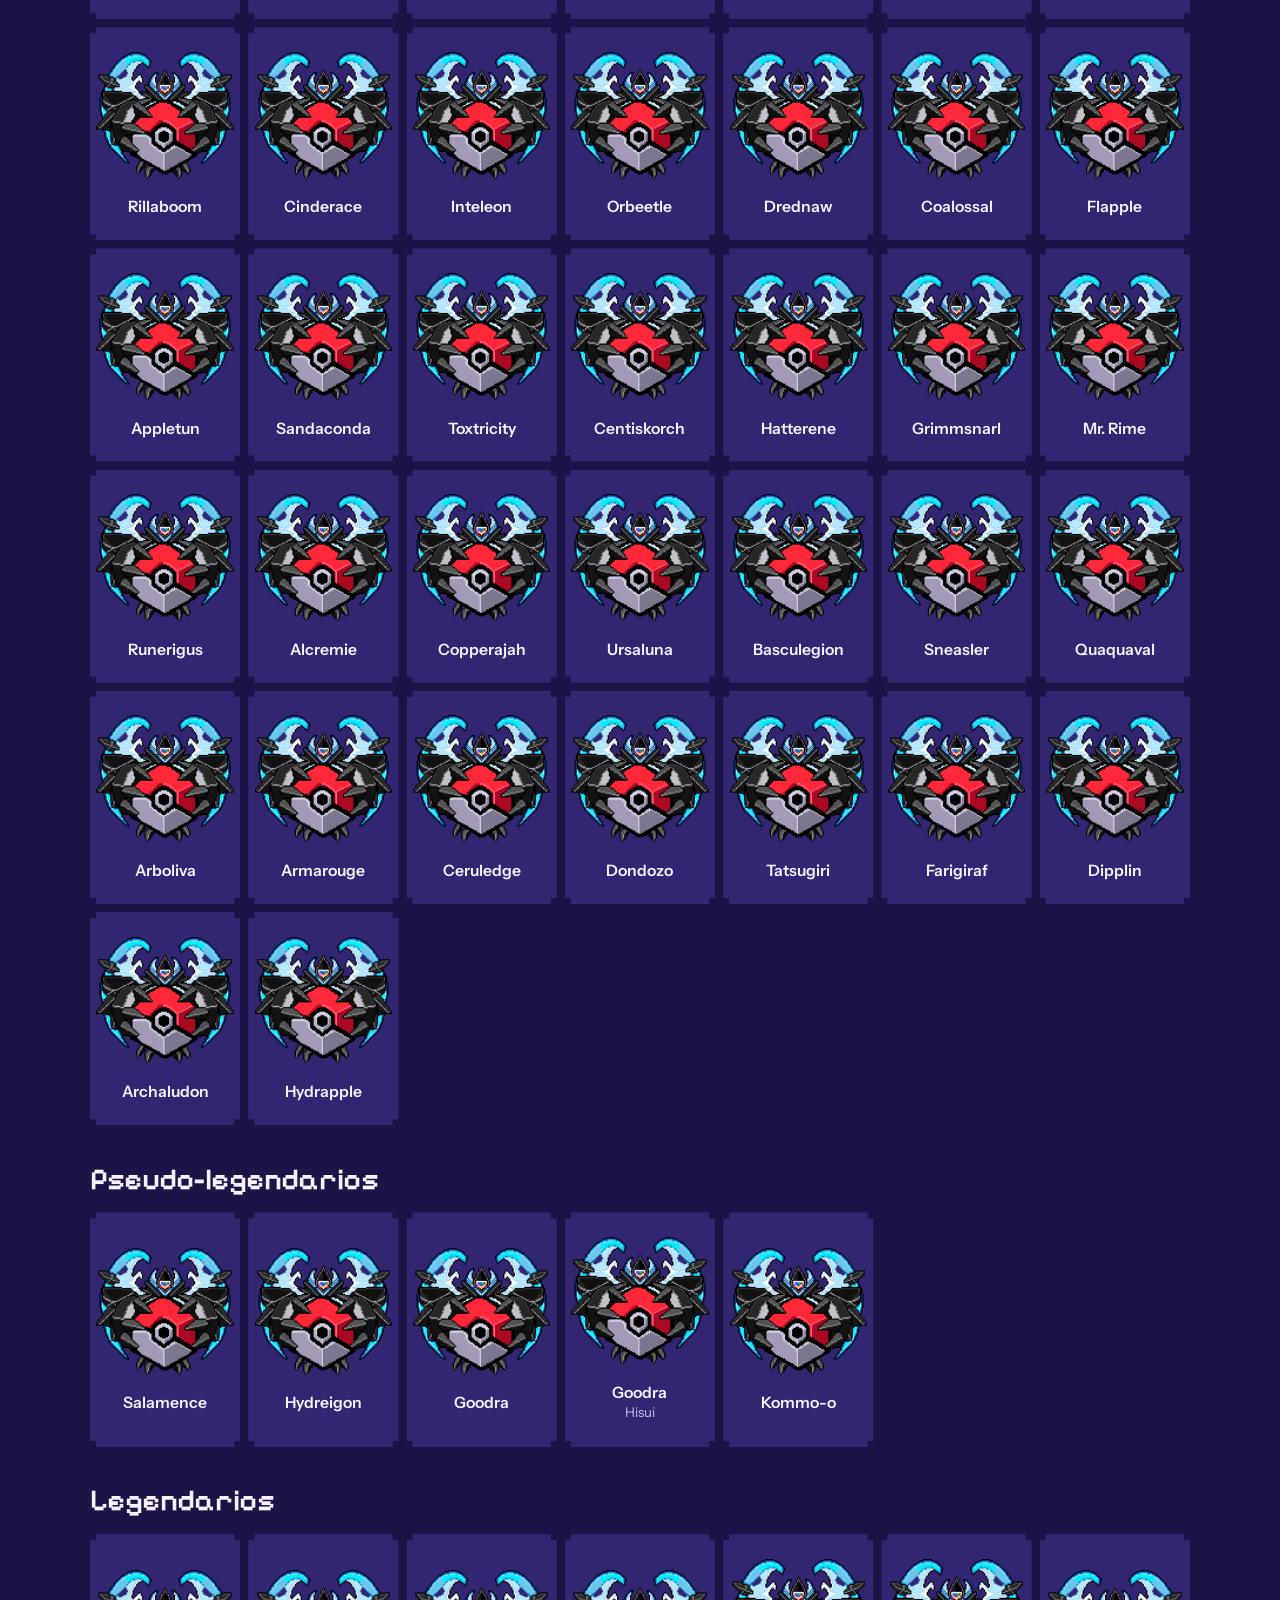
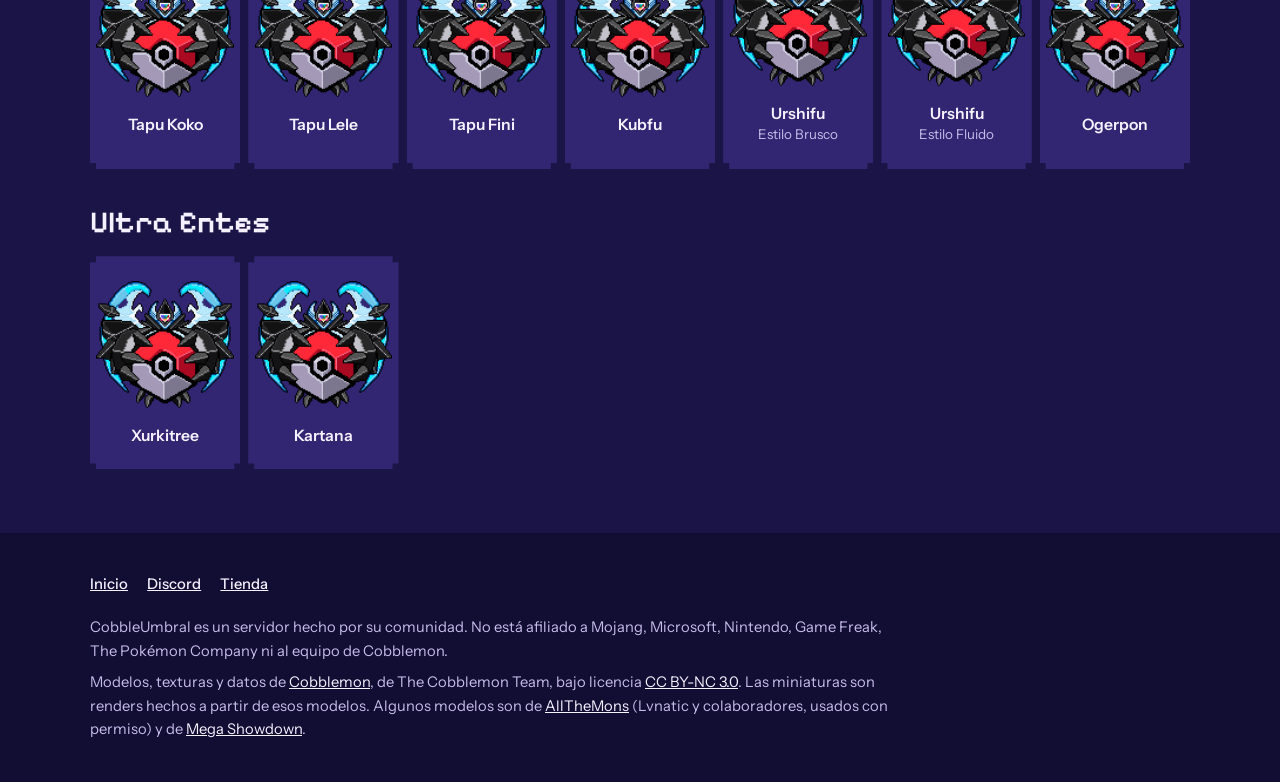
==== commit a9e1430c: "Ticket de Liga: Pra1ds baneó a Pelipper" ====
--- a/index.html
+++ b/index.html
@@ -109,7 +109,7 @@
 ["Sceptile","comun","sceptile"],
 ["Swampert","comun","swampert"],
 ["Ludicolo","comun","ludicolo"],
-["Pelipper","comun","pelipper"],
+["Pelipper","prohibicion","pelipper"],
 ["Slaking","comun","slaking"],
 ["Mawile","comun","mawile"],
 ["Camerupt","comun","camerupt"],
